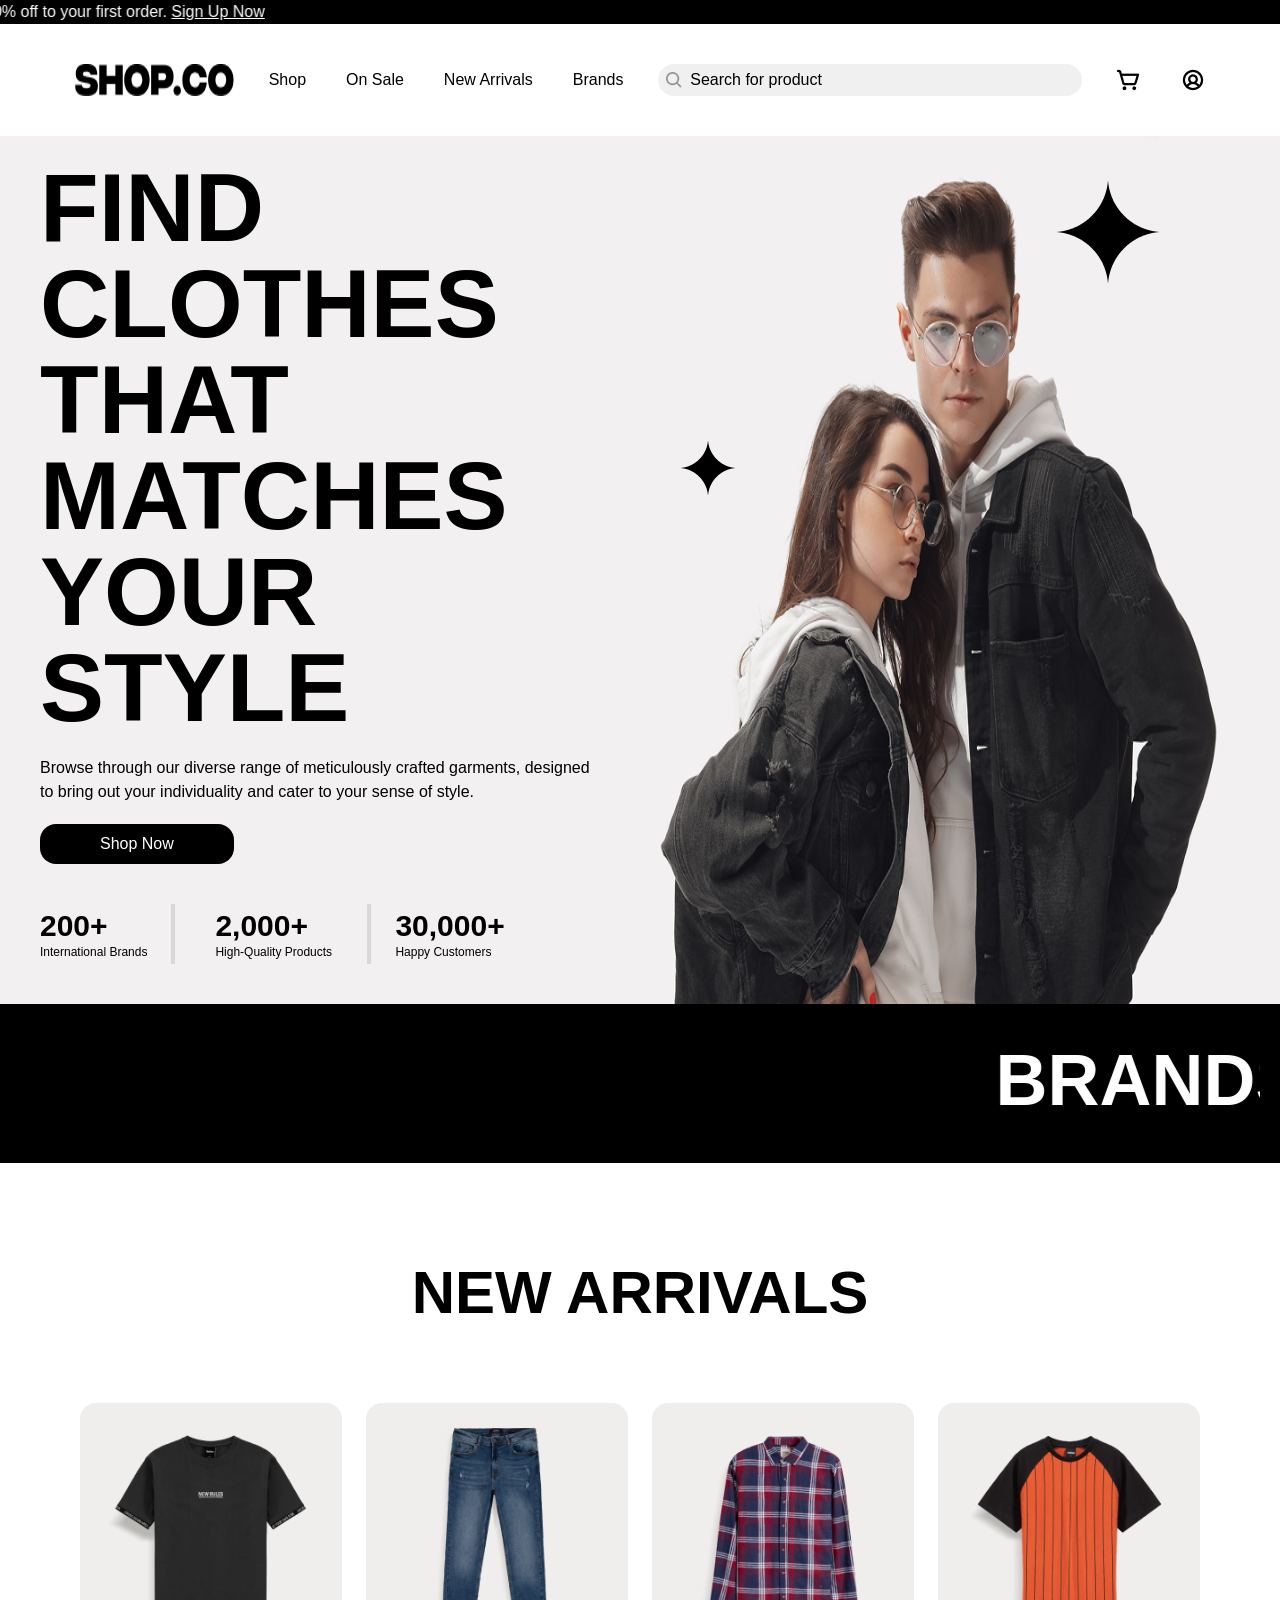
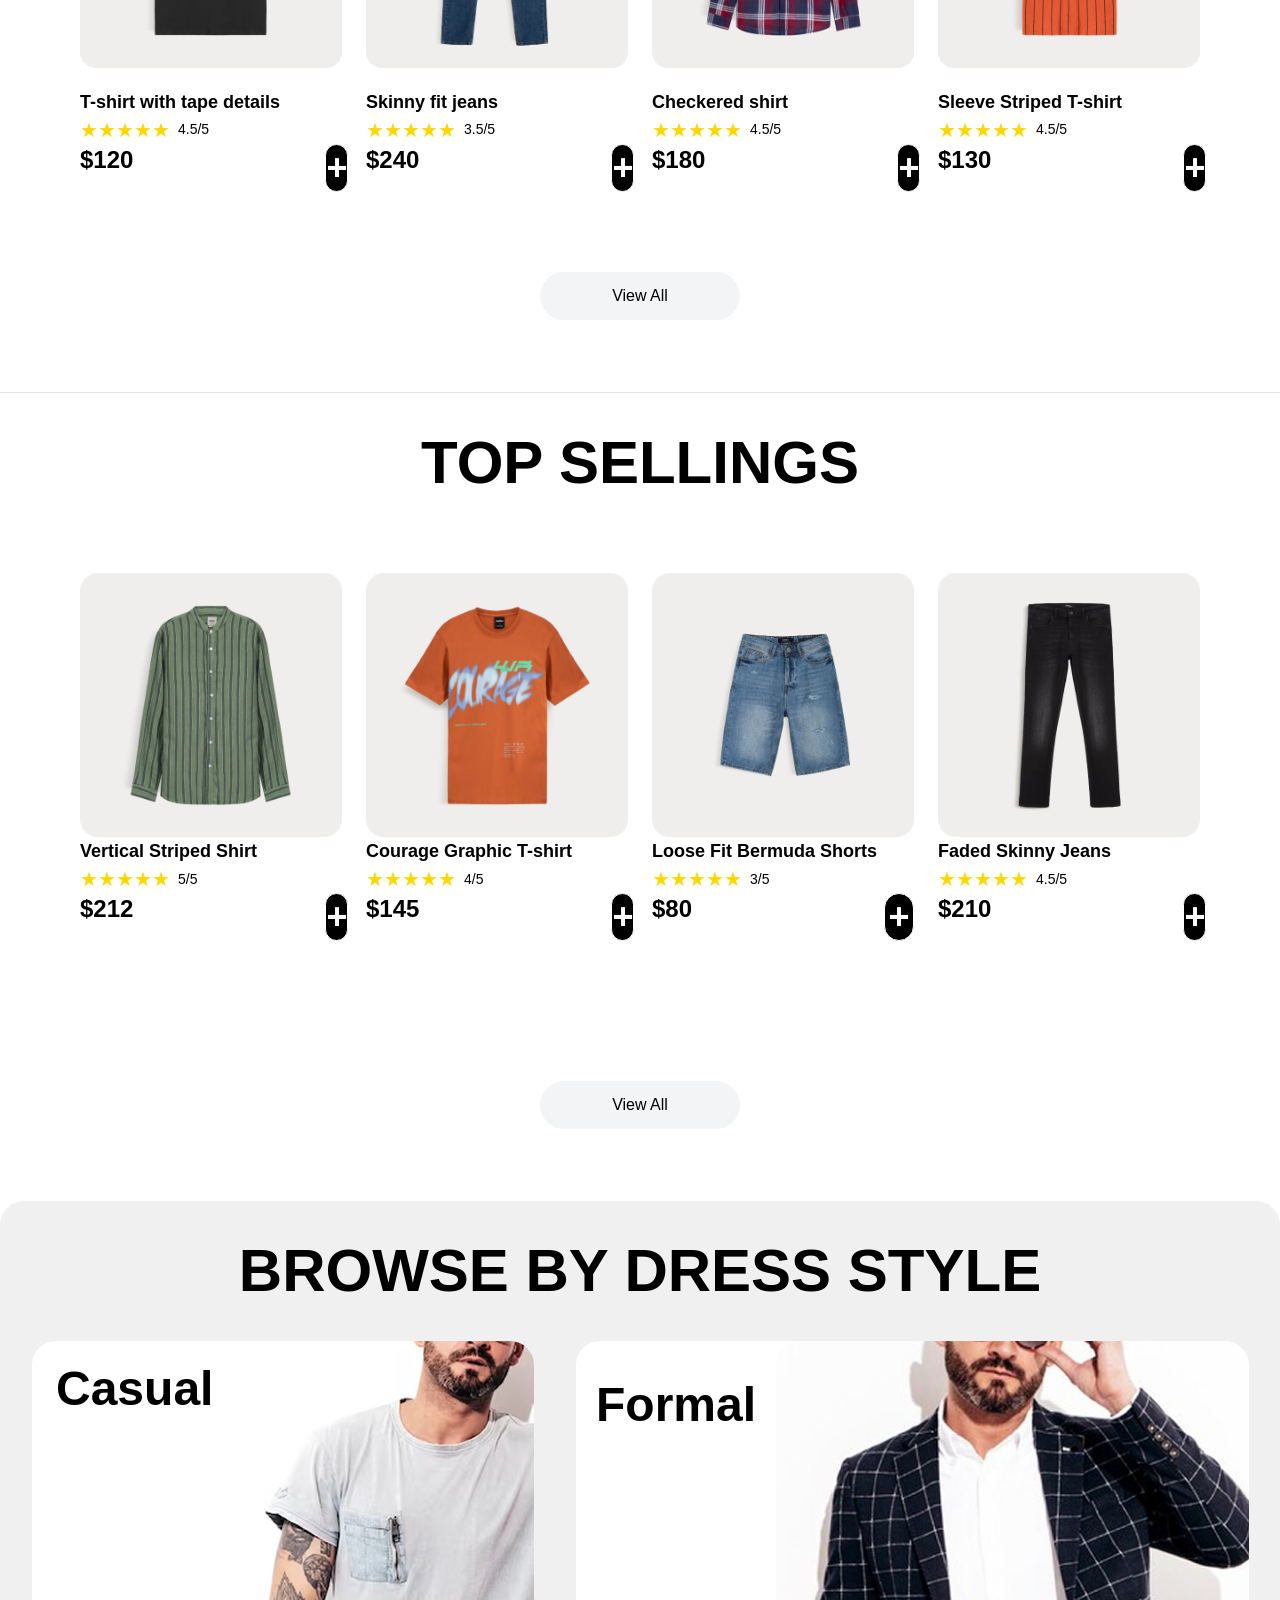
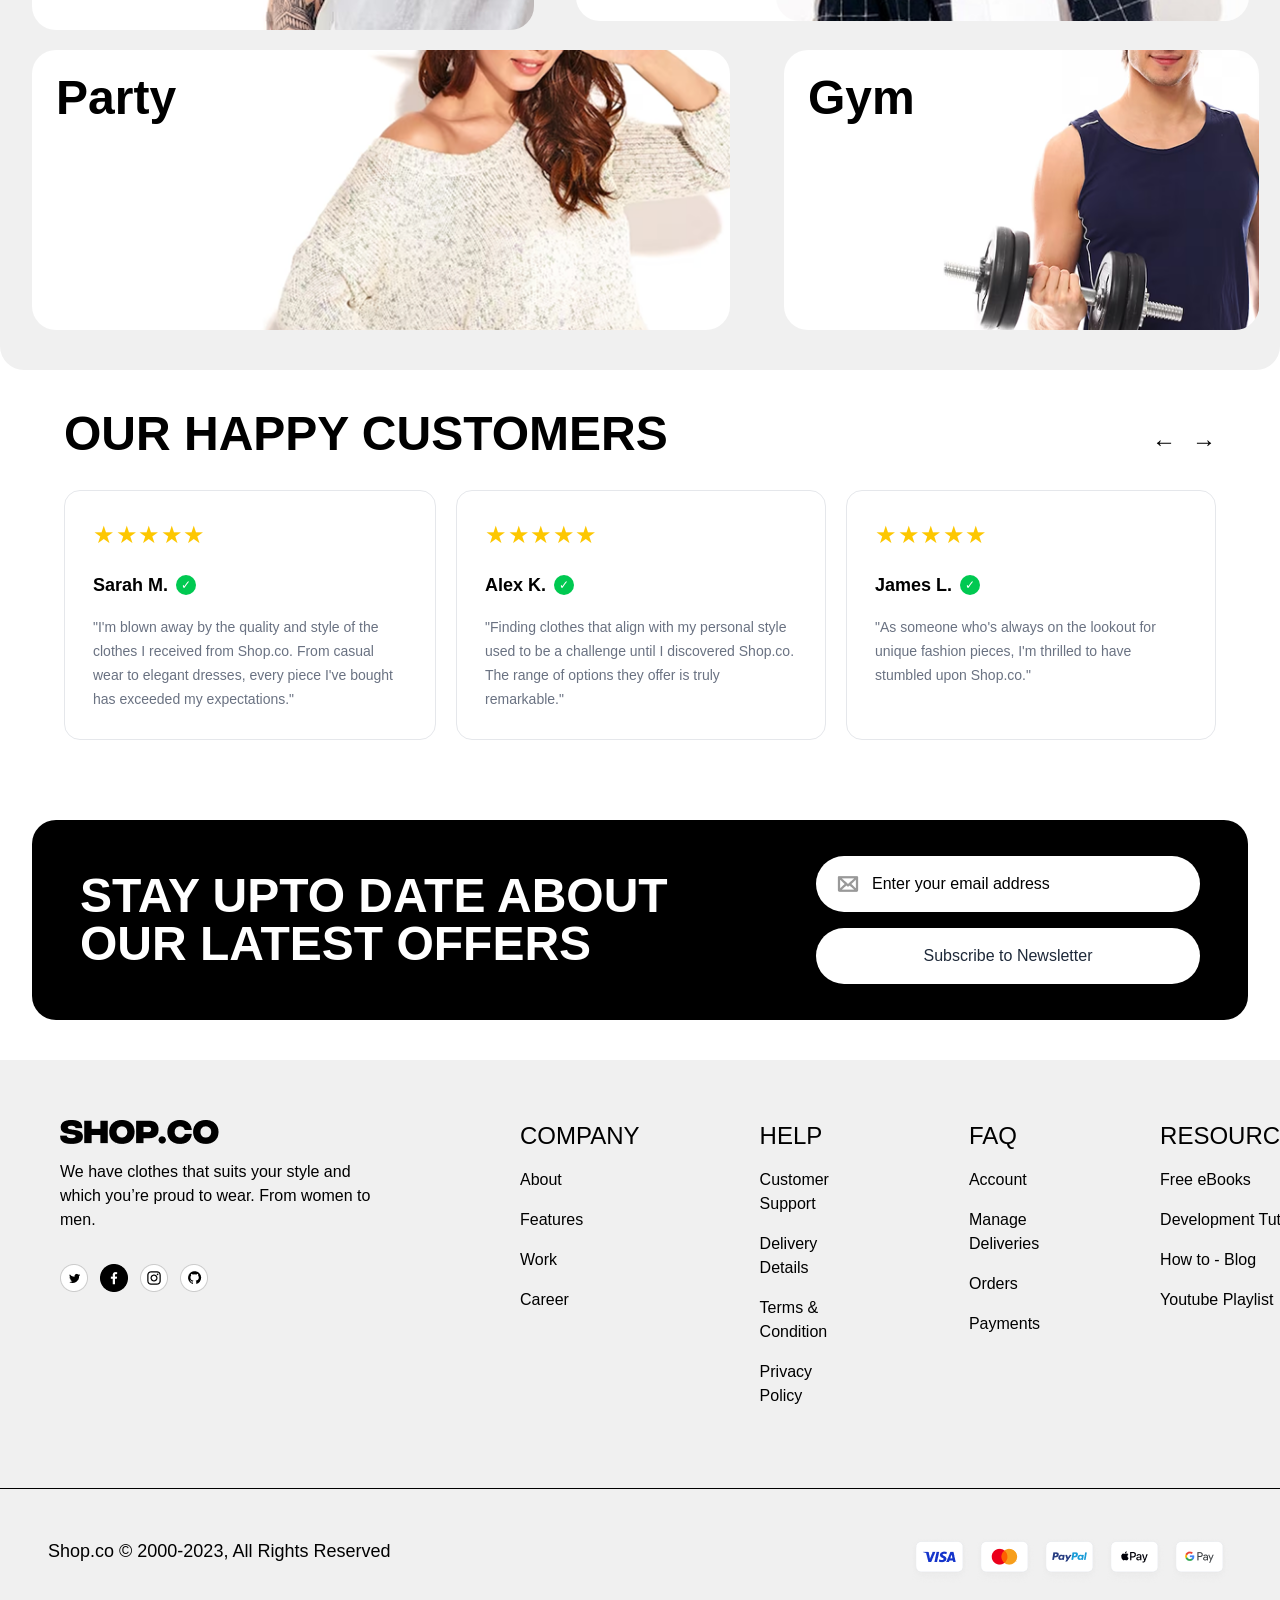
==== src/index.html @ dc8b150d "first commit" ====
<!doctype html>
<html>
  <head>
    <meta charset="UTF-8" />
    <meta name="viewport" content="width=device-width, initial-scale=1.0" />
    <link href="./output.css" rel="stylesheet" />
    <title class="text-black">Shop.Co</title>
    <link rel="icon" href="./asset/image/Frame.png">
  </head>
  <body>
    <marquee
      behavior=""
      direction="right"
      speed="12"
      bg="black"
      class="bg-black text-white z-50 top-0 fixed"
    >
      Sign up and get 20% off to your first order.
      <a href="" class="text-white underline">Sign Up Now</a>
    </marquee>
    <!-- NAV BAR -->
    <nav class="text-black py-3 md:px-10 px-5 flex md:p-10 justify-evenly fixed top-6 left-0 w-full z-50 bg-white">
      <img
        src="./asset/image/Frame (2).png"
        alt=""
        class="md:hidden block"
        id="menu-icon"
      />
      <img src="./asset/image/SHOP.CO.png" alt="" />
      <ul class="gap-10 items-center hidden md:flex">
        <a href="./shop.html">Shop</a>
        <a href="./category.html">On Sale</a>
        <a href="">New Arrivals</a>
        <a href="./index.html">Brands</a>
      </ul>
      <div class="bg-[#F0F0F0] rounded-2xl flex gap-2 px-2 py-1 items-center">
        <img src="./asset/image/Vector.png" alt="" class="w-4 h-4" />
        <input
          type="text"
          placeholder="Search for product"
          class="outline-none hidden md:block w-96"
        />
      </div>
      <div class="flex md:gap-10 gap-5 items-center">
        <a href="./cart.html"><img src="./asset/image/Frame.png" alt="" /></a>
        <a href=""><img src="./asset/image/Frame (1).png" alt="" /></a>
      </div>
    </nav>
    <!-- mobile nav-bar -->
    <nav
      id="mobile-nav"
      class="bg-gray-300 px-4 py-6 w-[85%] bottom-0 md:hidden hidden flex-col justify-between fixed top-0 left-0 z-999"
    >
      <div>
        <img class="text-white" src="./asset/image/SHOP.CO.png" alt="" />
      </div>

      <ul class="flex flex-col gap-6">
        <li><a href="./index.html" class="font-semibold text-2xl text-black">Home</a></li>
        <li><a href="./shop.html" class="font-semibold text-2xl text-black">Shop</a></li>
        <li>
          <a href="./category.html" class="font-semibold text-2xl text-black">On sale</a>
        </li>
        <li>
          <a href="./index.html" class="font-semibold text-2xl text-shadow-black"
            >New Arrivals</a
          >
        </li>
        <li><a href="./index.html" class="font-semibold text-2xl text-black">Brands</a></li>
      </ul>

      <div class="flex flex-col gap-4">
        <button
          class="bg-black text-white cursor-pointer hover:bg-gray-950 font-semibold py-3 w-full rounded-full"
        >
          <a href="./cart.html">cart</a>
        </button>
        <button
          class="bg-black text-white cursor-pointer hover:bg-gray-950 font-semibold py-3 w-full rounded-full"
        >
          Account
        </button>

        <div
          id="cancel-icon"
          class="text-black text-2xl absolute right-4 top-4"
        >
          X
        </div>
      </div>
    </nav>
    <section class="flex flex-col w-full md:flex-row bg-[#F2F0F1] relative mt-10 md:mt-30 ">
      <div class="md:w-[50%] w-full p-10">
        <h1 class="text-4xl md:text-8xl font-bold">
          FIND CLOTHES THAT MATCHES YOUR STYLE
        </h1>
        <p class="my-5 text-black">
          Browse through our diverse range of meticulously crafted garments,
          designed to bring out your individuality and cater to your sense of
          style.
        </p>
        <div>
          <button
            class="text-white bg-black py-2 md:px-15 w-full md:w-auto rounded-2xl"
          >
            Shop Now
          </button>
        </div>
        <div class="flex flex-col md:flex-row lg:items-center items-center">
          <div class="flex items-center">
            <div class="mt-10">
              <h1 class="text-3xl font-bold">200+</h1>
              <p class="text-xs">International Brands</p>
            </div>
            <div class="w-1 h-15 mt-10 ml-6 bg-[#0000001A]"></div>
            <div class="w-10 h-1"></div>
            <div class="mt-10">
              <h1 class="text-3xl font-bold">2,000+</h1>
              <p class="text-xs w-32">High-Quality Products</p>
            </div>
            <div
              class="w-1 h-15 mt-10 ml-6 bg-[#0000001A] hidden md:block mr-6"
            ></div>
          </div>
          <div class="mt-5 md:mt-10">
            <h1 class="text-3xl font-bold">30,000+</h1>
            <p class="text-xs w-32">Happy Customers</p>
          </div>
        </div>
      </div>
      <div class="md:w-[50%] w-full relative md:relative">
        <img
          src="./asset/image/Rectangle 2.png"
          alt=""
          class="h-full object-bottom"
        />
        <div>
          <img
            src="./asset/image/Vector (2).png"
            alt=""
            class=" absolute top-0 right-0 md:top-15 md:right-30"
          />
          <img
            src="./asset/image/Vector-1.png"
            alt=""
            class=" absolute top-40 md:left-10 md:top-80"
          />
        </div>
      </div>
    </section>
    <!-- BRAND SECTION -->
    <div class="relative bg-black p-5 top-0">
      <marquee behavior="" direction="" speed="12">
        <div class="flex gap-15 py-5">
          <div class="text-white font-bold text-5xl md:text-7xl">BRANDS:</div>
          <img src="./asset/image/Vector (1).png" alt="" />
          <img src="./asset/image/zara-logo-1 1.png" alt="" />
          <img src="./asset/image/gucci-logo-1 1.png" alt="" />
          <img src="./asset/image/prada-logo-1 1.png" alt="" />
          <img src="./asset/image/Group.png" alt="" />
        </div>
      </marquee>
    </div>
    <!-- NEW ARRIVALS -->

      <h1 class="md:text-6xl text-3xl mt-25 font-extrabold text-center">
        NEW ARRIVALS
      </h1>
      <div id="new-arrivals" class="grid grid-cols-2 md:grid-cols-3 gap-4 md:gap-5 lg:grid-cols-4 lg:gap-6 md:p-20 p-5"></div>
    </div>
    <!-- VIEW ALL BTN -->
    <div class="text-center mb-18">
      <button class="bg-gray-100 hover:bg-black hover:text-white md:hover:bg-black md:hover:text-white rounded-3xl md:w-50 w-85 p-3">
        View All
      </button>
    </div>
    <hr class="w-full text-[#0000001A]" />
    <!-- TOP SELLINGS -->
    <div>
      <h1 class="md:text-6xl text-3xl font-extrabold mt-10 text-center">
        TOP SELLINGS
      </h1>
           <div id="top-sellings" class="grid grid-cols-2 md:grid-cols-3 gap-4 md:gap-5 lg:grid-cols-4 lg:gap-6 md:p-20 p-5"></div>
             <!-- VIEW BTN  -->
    <div class="text-center mb-18 mt-15">
      <button class="bg-gray-100 hover:bg-black hover:text-white md:hover:bg-black md:hover:text-white rounded-3xl md:w-50 w-85 p-3">
        View All
      </button>
    </div>
          <!-- DRESS STYLE  GENERAL DIV -->
    <div class="bg-[#F0F0F0] rounded-3xl max-w-7xl mx-3 md:mx-auto px-4 sm:px-6 lg:px-8 py-10 justify-center">
    <h1 class="md:text-6xl text-4xl font-extrabold  mb-10 text-center">
        BROWSE BY DRESS STYLE
      </h1>
        <!-- DRESS 1 & 2 DIV -->
    <div class="flex flex-col md:flex md:flex-row md:gap-10 md:justify-between">
       <!-- DRESS STYLE 1 -->
      <div class="bg-[#FFFFFF] w-50 md:w-80 rounded-3xl ">
      <div class="flex">
        <h1 class="md:text-5xl text-3xl font-bold p-6">Casual</h1>
        <img src="./asset/image 11.png" alt="" class="rounded-3xl ">
      </div>
      </div>
      <!-- DRESS STYLE 2 -->
     <div class=" bg-[#FFFFFF] rounded-3xl mt-5 md:mt-0 md:h-70 h-50 md:w-2xl w-45">
      <div class="flex">
     <h1 class="md:text-5xl text-4xl font-bold md:pt-10 pt-10 px-5">Formal</h1>
     <img src="./asset/image 13.png" alt="" class="rounded-3xl  md:h-70 h-50"> 
     </div>
     </div>
    </div>
        <!-- DRESS 3 & 4 DIV -->
     <div class="flex flex-col md:flex md:flex-row gap-5 md:gap-20 mt-5 ">
      <!-- DRESS STYLE 3 -->
      <div class=" bg-[#FFFFFF] rounded-3xl md:h-70 h-50 md:w-2xl w-48 ">
      <div class="flex">
     <h1 class="text-4xl md:text-5xl font-bold p-6">Party</h1>
     <img src="./asset/image 12.png" alt="" class="rounded-3xl md:h-70 h-50"> 
     </div>
     </div>
        <!-- DRESS STYLE 4 -->
      <div class="bg-[#FFFFFF] w-55 md:w-80 rounded-3xl">
      <div class="flex">
        <h1 class="text-3xl md:text-5xl font-bold p-6">Gym</h1>
        <img src="./asset/image 14.png" alt="" class="rounded-3xl md:h-70">
      </div>
      </div>
    </div>
    </div>
         <!-- TESTIMONIALS -->
 <section class="px-5 py-10 md:px-10 lg:px-16">
  <!-- Heading + Arrows -->
  <div class="mb-8 flex items-end justify-between">
    <h2 class="max-w-[300px] text-4xl font-extrabold  md:max-w-none md:text-5xl">
      OUR HAPPY CUSTOMERS
    </h2>

    <div class="flex gap-4 text-2xl">
      <button
        id="prevBtn"class="cursor-pointer"> ← </button>
      <button
        id="nextBtn"
        class="cursor-pointer"> → </button>
    </div>
  </div>


  <!-- Scroll Container -->
  <div
    id="testimonialContainer"
    class="flex gap-5 overflow-x-auto scroll-smooth snap-x">

    <!-- Customer 1 -->
    <div
      class="min-w-full snap-start rounded-2xl border border-gray-200 p-7 md:min-w-[calc(50%-10px)] lg:min-w-[calc(33.333%-14px)]"
    >
      <div class="mb-5 text-2xl tracking-wide text-yellow-400">
        ★★★★★
      </div>

      <div class="mb-4 flex items-center gap-2">
        <h3 class="text-lg font-semibold">
          Sarah M.
        </h3>

        <span class="flex h-5 w-5 items-center justify-center rounded-full bg-green-500 text-xs text-white">
          ✓
        </span>
      </div>

      <p class="text-sm leading-6 text-gray-500">
        "I'm blown away by the quality and style of the
        clothes I received from Shop.co. From casual wear
        to elegant dresses, every piece I've bought has
        exceeded my expectations."
      </p>
    </div>


    <!-- Customer 2 -->
    <div
      class="min-w-full snap-start rounded-2xl border border-gray-200 p-7 md:min-w-[calc(50%-10px)] lg:min-w-[calc(33.333%-14px)]"
    >
      <div class="mb-5 text-2xl tracking-wide text-yellow-400">
        ★★★★★
      </div>

      <div class="mb-4 flex items-center gap-2">
        <h3 class="text-lg font-semibold">
          Alex K.
        </h3>

        <span class="flex h-5 w-5 items-center justify-center rounded-full bg-green-500 text-xs text-white">
          ✓
        </span>
      </div>

      <p class="text-sm leading-6 text-gray-500">
        "Finding clothes that align with my personal style
        used to be a challenge until I discovered Shop.co.
        The range of options they offer is truly remarkable."
      </p>
    </div>


    <!-- Customer 3 -->
    <div
      class="min-w-full snap-start rounded-2xl border border-gray-200 p-7 md:min-w-[calc(50%-10px)] lg:min-w-[calc(33.333%-14px)]"
    >
      <div class="mb-5 text-2xl tracking-wide text-yellow-400">
        ★★★★★
      </div>

      <div class="mb-4 flex items-center gap-2">
        <h3 class="text-lg font-semibold">
          James L.
        </h3>

        <span class="flex h-5 w-5 items-center justify-center rounded-full bg-green-500 text-xs text-white">
          ✓
        </span>
      </div>

      <p class="text-sm leading-6 text-gray-500">
        "As someone who's always on the lookout for unique
        fashion pieces, I'm thrilled to have stumbled upon
        Shop.co."
      </p>
    </div>

  </div>

</section>
<section class="px-4 py-10 md:px-8">
 <div class="flex flex-col md:flex-row items-center justify-between gap-8 bg-[#000000] rounded-3xl px-6 py-8 md:px-10 md:py-9 lg:px-12">
  <div class="w-full ">
  <h2 class="max-w-[360px] text-3xl font-extrabold  md:max-w-none md:text-5xl text-white">
      STAY UPTO DATE ABOUT <br> OUR LATEST OFFERS
    </h2></div>
    <form class=" w-full flex flex-col gap-4 md:w-[42%]">
      <!-- EMAIL INPUT -->
     <div class="flex gap-3 rounded-full items-center bg-white h-14 md:w-96 px-5">
         <!-- Email Icon -->
      <img src="./asset/Frame (3).png" alt="">
     <input type="text" placeholder="Enter your email address" class="w-full bg-transparent text-black outline-none ">
     </div>

     <!-- Subscribe btn -->
      <button class="h-14 rounded-full bg-white px-6 md:w-96 font-medium transition hover:bg-gray-300 text-gray-800">
        Subscribe to Newsletter
      </button>
    </form>
   </div>
</section>
<section class="bg-[#F0F0F0] ">
<div class="md:flex md:flex-row flex flex-col md:gap-35 gap-15 p-5 md:p-15" >
  <div class="">
    <img src="./asset/image/SHOP.CO.png" alt="">
    <p class="mt-4 w-80">We have clothes that suits your style and which you’re proud to wear. From women to men.</p>
   <div class="flex gap-3 md:mt-8 mt-4">
    <a href="https://x.com">
    <img src="./asset/1.png" alt="">
  </a>
    <a href="https://www.facebook.com">
      <img src="./asset/2.png" alt="">
      </a>
      <a href="https://www.instagram.com/?hl=en">
    <img src="./asset/3.png" alt="">
    </a>
    <a href="https://github.com/adegbolaadeyemi">
    <img src="./asset/4.png" alt="">
    </a>
    </div>
  </div>
  <div class="flex gap-20 md:gap-30">
    <!-- COMPANY -->
     <div  class="flex-col flex gap-4">
      <h1 class="font-light text-2xl text-black">COMPANY</h1>
      <a href="">About</a>
      <a href="">Features</a>
      <a href="">Work</a>
      <a href="">Career</a>
     </div>
       <!-- HELP -->
      <div class="flex-col flex gap-4">
        <h1 class="font-light text-2xl text-black">HELP</h1>
        <a href="">Customer Support</a>
        <a href="">Delivery Details</a>
        <a href="">Terms & Condition</a>
        <a href="">Privacy Policy</a>
      </div> 
      </div>
      <div class="flex gap-15 md:gap-30">
         <!-- FAQ  -->
       <div class="flex-col flex gap-4">
        <h1 class="font-light text-2xl text-black">FAQ</h1>
        <a href="">Account</a>
        <a href="">Manage Deliveries</a>
        <a href="">Orders</a>
        <a href="">Payments</a>
      </div> 
         <!-- RESOURCES -->
      <div class="flex-col flex gap-4">
        <h1 class="font-light text-2xl text-black">RESOURCES</h1>
        <a href="">Free eBooks</a>
        <a href="">Development Tutorial</a>
        <a href="">How to - Blog</a>
        <a href="">Youtube Playlist</a>
      </div>   
     </div>
    </div>
    <hr class=" mt-5">
    <div class="flex flex-col md:flex md:flex-row gap-4 mb-0 md:justify-between p-8 md:p-12">
      <h3 class="font-light text-lg">Shop.co © 2000-2023, All Rights Reserved</h3>
      <div class="flex">
        <a href="https://www.visa.com/en-us/personal/cards">
        <img src="./asset/Badge.png" alt="">
        </a>
        <a href="https://www.mastercard.com/mea/en.html">
        <img src="./asset/Badge (1).png" alt="">
        </a>
        <a href="https://www.paypal.com/ng/home">
        <img src="./asset/Badge (2).png" alt="">
        </a>
        <a href="https://www.apple.com/apple-pay/">
        <img src="./asset/Badge (3).png" alt="">
        </a>
        <a href="https://pay.google.com">
        <img src="./asset/Badge (4).png" alt="">
        </a>
      </div>
    </div>
  </section> 
    <script src="script.js"></script>
    <script src="shop.js"></script>
    <script src="category.js"></script>
    <script src="cart.js"></script>
  </body>
</html>
---- src/output.css ----
/*! tailwindcss v4.3.3 | MIT License | https://tailwindcss.com */
@layer properties;
@layer theme, base, components, utilities;
@layer theme {
  :root, :host {
    --font-sans: -apple-system, BlinkMacSystemFont, "Segoe UI", Roboto, "Helvetica Neue",
      "Noto Sans", Arial, sans-serif, "Apple Color Emoji", "Segoe UI Emoji",
      "Segoe UI Symbol", "Noto Color Emoji";
    --font-mono: ui-monospace, SFMono-Regular, Menlo, Monaco, Consolas, "Liberation Mono",
      "Courier New", monospace;
    --color-red-50: oklch(97.1% 0.013 17.38);
    --color-red-100: oklch(93.6% 0.032 17.717);
    --color-red-400: oklch(70.4% 0.191 22.216);
    --color-red-500: oklch(63.7% 0.237 25.331);
    --color-orange-400: oklch(75% 0.183 55.934);
    --color-yellow-400: oklch(85.2% 0.199 91.936);
    --color-green-500: oklch(72.3% 0.219 149.579);
    --color-sky-500: oklch(68.5% 0.169 237.323);
    --color-blue-600: oklch(54.6% 0.245 262.881);
    --color-purple-600: oklch(55.8% 0.288 302.321);
    --color-pink-500: oklch(65.6% 0.241 354.308);
    --color-slate-600: oklch(44.6% 0.043 257.281);
    --color-gray-100: oklch(96.7% 0.003 264.542);
    --color-gray-200: oklch(92.8% 0.006 264.531);
    --color-gray-300: oklch(87.2% 0.01 258.338);
    --color-gray-400: oklch(70.7% 0.022 261.325);
    --color-gray-500: oklch(55.1% 0.027 264.364);
    --color-gray-600: oklch(44.6% 0.03 256.802);
    --color-gray-700: oklch(37.3% 0.034 259.733);
    --color-gray-800: oklch(27.8% 0.033 256.848);
    --color-gray-900: oklch(21% 0.034 264.665);
    --color-gray-950: oklch(13% 0.028 261.692);
    --color-black: #000;
    --color-white: #fff;
    --spacing: 0.25rem;
    --container-2xl: 42rem;
    --container-7xl: 80rem;
    --text-xs: 0.75rem;
    --text-xs--line-height: calc(1 / 0.75);
    --text-sm: 0.875rem;
    --text-sm--line-height: calc(1.25 / 0.875);
    --text-base: 1rem;
    --text-base--line-height: calc(1.5 / 1);
    --text-lg: 1.125rem;
    --text-lg--line-height: calc(1.75 / 1.125);
    --text-xl: 1.25rem;
    --text-xl--line-height: calc(1.75 / 1.25);
    --text-2xl: 1.5rem;
    --text-2xl--line-height: calc(2 / 1.5);
    --text-3xl: 1.875rem;
    --text-3xl--line-height: calc(2.25 / 1.875);
    --text-4xl: 2.25rem;
    --text-4xl--line-height: calc(2.5 / 2.25);
    --text-5xl: 3rem;
    --text-5xl--line-height: 1;
    --text-6xl: 3.75rem;
    --text-6xl--line-height: 1;
    --text-7xl: 4.5rem;
    --text-7xl--line-height: 1;
    --text-8xl: 6rem;
    --text-8xl--line-height: 1;
    --font-weight-light: 300;
    --font-weight-normal: 400;
    --font-weight-medium: 500;
    --font-weight-semibold: 600;
    --font-weight-bold: 700;
    --font-weight-extrabold: 800;
    --font-weight-black: 900;
    --tracking-wide: 0.025em;
    --leading-tight: 1.25;
    --radius-lg: 0.5rem;
    --radius-xl: 0.75rem;
    --radius-2xl: 1rem;
    --radius-3xl: 1.5rem;
    --default-transition-duration: 150ms;
    --default-transition-timing-function: cubic-bezier(0.4, 0, 0.2, 1);
    --default-font-family: var(--font-sans);
    --default-mono-font-family: var(--font-mono);
  }
}
@layer base {
  *, ::after, ::before, ::backdrop, ::file-selector-button {
    box-sizing: border-box;
    margin: 0;
    padding: 0;
    border: 0 solid;
  }
  html, :host {
    line-height: 1.5;
    -webkit-text-size-adjust: 100%;
    tab-size: 4;
    font-family: var(--default-font-family, -apple-system, BlinkMacSystemFont, "Segoe UI", Roboto, "Helvetica Neue", "Noto Sans", Arial, sans-serif, "Apple Color Emoji", "Segoe UI Emoji", "Segoe UI Symbol", "Noto Color Emoji");
    font-feature-settings: var(--default-font-feature-settings, normal);
    font-variation-settings: var(--default-font-variation-settings, normal);
    -webkit-tap-highlight-color: transparent;
  }
  hr {
    height: 0;
    color: inherit;
    border-top-width: 1px;
  }
  abbr:where([title]) {
    -webkit-text-decoration: underline dotted;
    text-decoration: underline dotted;
  }
  h1, h2, h3, h4, h5, h6 {
    font-size: inherit;
    font-weight: inherit;
  }
  a {
    color: inherit;
    -webkit-text-decoration: inherit;
    text-decoration: inherit;
  }
  b, strong {
    font-weight: bolder;
  }
  code, kbd, samp, pre {
    font-family: var(--default-mono-font-family, ui-monospace, SFMono-Regular, Menlo, Monaco, Consolas, "Liberation Mono", "Courier New", monospace);
    font-feature-settings: var(--default-mono-font-feature-settings, normal);
    font-variation-settings: var(--default-mono-font-variation-settings, normal);
    font-size: 1em;
  }
  small {
    font-size: 80%;
  }
  sub, sup {
    font-size: 75%;
    line-height: 0;
    position: relative;
    vertical-align: baseline;
  }
  sub {
    bottom: -0.25em;
  }
  sup {
    top: -0.5em;
  }
  table {
    text-indent: 0;
    border-color: inherit;
    border-collapse: collapse;
  }
  :-moz-focusring:where(:not(iframe)) {
    outline: auto;
  }
  progress {
    vertical-align: baseline;
  }
  summary {
    display: list-item;
  }
  ol, ul, menu {
    list-style: none;
  }
  img, svg, video, canvas, audio, iframe, embed, object {
    display: block;
    vertical-align: middle;
  }
  img, video {
    max-width: 100%;
    height: auto;
  }
  button, input, select, optgroup, textarea, ::file-selector-button {
    font: inherit;
    font-feature-settings: inherit;
    font-variation-settings: inherit;
    letter-spacing: inherit;
    color: inherit;
    border-radius: 0;
    background-color: transparent;
    opacity: 1;
  }
  :where(select:is([multiple], [size])) optgroup {
    font-weight: bolder;
  }
  :where(select:is([multiple], [size])) optgroup option {
    padding-inline-start: 20px;
  }
  ::file-selector-button {
    margin-inline-end: 4px;
  }
  ::placeholder {
    opacity: 1;
  }
  @supports (not (-webkit-appearance: -apple-pay-button))  or (contain-intrinsic-size: 1px) {
    ::placeholder {
      color: currentcolor;
      @supports (color: color-mix(in lab, red, red)) {
        color: color-mix(in oklab, currentcolor 50%, transparent);
      }
    }
  }
  textarea {
    resize: vertical;
  }
  ::-webkit-search-decoration {
    -webkit-appearance: none;
  }
  ::-webkit-date-and-time-value {
    min-height: 1lh;
    text-align: inherit;
  }
  ::-webkit-datetime-edit {
    display: inline-flex;
  }
  ::-webkit-datetime-edit-fields-wrapper {
    padding: 0;
  }
  ::-webkit-datetime-edit, ::-webkit-datetime-edit-year-field, ::-webkit-datetime-edit-month-field, ::-webkit-datetime-edit-day-field, ::-webkit-datetime-edit-hour-field, ::-webkit-datetime-edit-minute-field, ::-webkit-datetime-edit-second-field, ::-webkit-datetime-edit-millisecond-field, ::-webkit-datetime-edit-meridiem-field {
    padding-block: 0;
  }
  ::-webkit-calendar-picker-indicator {
    line-height: 1;
  }
  :-moz-ui-invalid {
    box-shadow: none;
  }
  button, input:where([type="button"], [type="reset"], [type="submit"]), ::file-selector-button {
    appearance: button;
  }
  ::-webkit-inner-spin-button, ::-webkit-outer-spin-button {
    height: auto;
  }
  [hidden]:where(:not([hidden="until-found"])) {
    display: none !important;
  }
}
@layer utilities {
  .absolute {
    position: absolute;
  }
  .fixed {
    position: fixed;
  }
  .relative {
    position: relative;
  }
  .top-0 {
    top: 0px;
  }
  .top-4 {
    top: calc(var(--spacing) * 4);
  }
  .top-6 {
    top: calc(var(--spacing) * 6);
  }
  .top-40 {
    top: calc(var(--spacing) * 40);
  }
  .right-0 {
    right: 0px;
  }
  .right-4 {
    right: calc(var(--spacing) * 4);
  }
  .bottom-0 {
    bottom: 0px;
  }
  .left-0 {
    left: 0px;
  }
  .z-50 {
    z-index: 50;
  }
  .z-999 {
    z-index: 999;
  }
  .container {
    width: 100%;
    @media (width >= 40rem) {
      max-width: 40rem;
    }
    @media (width >= 48rem) {
      max-width: 48rem;
    }
    @media (width >= 64rem) {
      max-width: 64rem;
    }
    @media (width >= 80rem) {
      max-width: 80rem;
    }
    @media (width >= 96rem) {
      max-width: 96rem;
    }
  }
  .mx-3 {
    margin-inline: calc(var(--spacing) * 3);
  }
  .mx-5 {
    margin-inline: calc(var(--spacing) * 5);
  }
  .mx-auto {
    margin-inline: auto;
  }
  .my-5 {
    margin-block: calc(var(--spacing) * 5);
  }
  .mt-1 {
    margin-top: var(--spacing);
  }
  .mt-3 {
    margin-top: calc(var(--spacing) * 3);
  }
  .mt-4 {
    margin-top: calc(var(--spacing) * 4);
  }
  .mt-5 {
    margin-top: calc(var(--spacing) * 5);
  }
  .mt-7 {
    margin-top: calc(var(--spacing) * 7);
  }
  .mt-10 {
    margin-top: calc(var(--spacing) * 10);
  }
  .mt-12 {
    margin-top: calc(var(--spacing) * 12);
  }
  .mt-15 {
    margin-top: calc(var(--spacing) * 15);
  }
  .mt-17 {
    margin-top: calc(var(--spacing) * 17);
  }
  .mt-25 {
    margin-top: calc(var(--spacing) * 25);
  }
  .mr-6 {
    margin-right: calc(var(--spacing) * 6);
  }
  .mb-0 {
    margin-bottom: 0px;
  }
  .mb-3 {
    margin-bottom: calc(var(--spacing) * 3);
  }
  .mb-4 {
    margin-bottom: calc(var(--spacing) * 4);
  }
  .mb-5 {
    margin-bottom: calc(var(--spacing) * 5);
  }
  .mb-6 {
    margin-bottom: calc(var(--spacing) * 6);
  }
  .mb-8 {
    margin-bottom: calc(var(--spacing) * 8);
  }
  .mb-10 {
    margin-bottom: calc(var(--spacing) * 10);
  }
  .mb-15 {
    margin-bottom: calc(var(--spacing) * 15);
  }
  .mb-18 {
    margin-bottom: calc(var(--spacing) * 18);
  }
  .ml-1 {
    margin-left: var(--spacing);
  }
  .ml-6 {
    margin-left: calc(var(--spacing) * 6);
  }
  .block {
    display: block;
  }
  .flex {
    display: flex;
  }
  .grid {
    display: grid;
  }
  .hidden {
    display: none;
  }
  .h-1 {
    height: var(--spacing);
  }
  .h-2 {
    height: calc(var(--spacing) * 2);
  }
  .h-4 {
    height: calc(var(--spacing) * 4);
  }
  .h-5 {
    height: calc(var(--spacing) * 5);
  }
  .h-7 {
    height: calc(var(--spacing) * 7);
  }
  .h-8 {
    height: calc(var(--spacing) * 8);
  }
  .h-9 {
    height: calc(var(--spacing) * 9);
  }
  .h-10 {
    height: calc(var(--spacing) * 10);
  }
  .h-14 {
    height: calc(var(--spacing) * 14);
  }
  .h-15 {
    height: calc(var(--spacing) * 15);
  }
  .h-28 {
    height: calc(var(--spacing) * 28);
  }
  .h-50 {
    height: calc(var(--spacing) * 50);
  }
  .h-52 {
    height: calc(var(--spacing) * 52);
  }
  .h-\[400px\] {
    height: 400px;
  }
  .h-full {
    height: 100%;
  }
  .w-1 {
    width: var(--spacing);
  }
  .w-4 {
    width: calc(var(--spacing) * 4);
  }
  .w-5 {
    width: calc(var(--spacing) * 5);
  }
  .w-7 {
    width: calc(var(--spacing) * 7);
  }
  .w-8 {
    width: calc(var(--spacing) * 8);
  }
  .w-9 {
    width: calc(var(--spacing) * 9);
  }
  .w-10 {
    width: calc(var(--spacing) * 10);
  }
  .w-28 {
    width: calc(var(--spacing) * 28);
  }
  .w-32 {
    width: calc(var(--spacing) * 32);
  }
  .w-45 {
    width: calc(var(--spacing) * 45);
  }
  .w-48 {
    width: calc(var(--spacing) * 48);
  }
  .w-50 {
    width: calc(var(--spacing) * 50);
  }
  .w-55 {
    width: calc(var(--spacing) * 55);
  }
  .w-64 {
    width: calc(var(--spacing) * 64);
  }
  .w-80 {
    width: calc(var(--spacing) * 80);
  }
  .w-85 {
    width: calc(var(--spacing) * 85);
  }
  .w-90 {
    width: calc(var(--spacing) * 90);
  }
  .w-96 {
    width: calc(var(--spacing) * 96);
  }
  .w-\[85\%\] {
    width: 85%;
  }
  .w-\[90\%\] {
    width: 90%;
  }
  .w-full {
    width: 100%;
  }
  .max-w-7xl {
    max-width: var(--container-7xl);
  }
  .max-w-\[300px\] {
    max-width: 300px;
  }
  .max-w-\[360px\] {
    max-width: 360px;
  }
  .min-w-0 {
    min-width: 0px;
  }
  .min-w-full {
    min-width: 100%;
  }
  .flex-1 {
    flex: 1;
  }
  .shrink-0 {
    flex-shrink: 0;
  }
  .cursor-pointer {
    cursor: pointer;
  }
  .snap-x {
    scroll-snap-type: x var(--tw-scroll-snap-strictness);
  }
  .snap-start {
    scroll-snap-align: start;
  }
  .appearance-none {
    appearance: none;
  }
  .grid-cols-1 {
    grid-template-columns: repeat(1, minmax(0, 1fr));
  }
  .grid-cols-2 {
    grid-template-columns: repeat(2, minmax(0, 1fr));
  }
  .grid-cols-3 {
    grid-template-columns: repeat(3, minmax(0, 1fr));
  }
  .grid-cols-5 {
    grid-template-columns: repeat(5, minmax(0, 1fr));
  }
  .flex-col {
    flex-direction: column;
  }
  .flex-col-reverse {
    flex-direction: column-reverse;
  }
  .flex-wrap {
    flex-wrap: wrap;
  }
  .items-center {
    align-items: center;
  }
  .items-end {
    align-items: flex-end;
  }
  .justify-between {
    justify-content: space-between;
  }
  .justify-center {
    justify-content: center;
  }
  .justify-evenly {
    justify-content: space-evenly;
  }
  .gap-2 {
    gap: calc(var(--spacing) * 2);
  }
  .gap-3 {
    gap: calc(var(--spacing) * 3);
  }
  .gap-4 {
    gap: calc(var(--spacing) * 4);
  }
  .gap-5 {
    gap: calc(var(--spacing) * 5);
  }
  .gap-6 {
    gap: calc(var(--spacing) * 6);
  }
  .gap-8 {
    gap: calc(var(--spacing) * 8);
  }
  .gap-10 {
    gap: calc(var(--spacing) * 10);
  }
  .gap-15 {
    gap: calc(var(--spacing) * 15);
  }
  .gap-20 {
    gap: calc(var(--spacing) * 20);
  }
  :where(.space-y-3 > :not(:last-child)) {
    --tw-space-y-reverse: 0;
    margin-block-start: calc(calc(var(--spacing) * 3) * var(--tw-space-y-reverse));
    margin-block-end: calc(calc(var(--spacing) * 3) * calc(1 - var(--tw-space-y-reverse)));
  }
  :where(.space-y-4 > :not(:last-child)) {
    --tw-space-y-reverse: 0;
    margin-block-start: calc(calc(var(--spacing) * 4) * var(--tw-space-y-reverse));
    margin-block-end: calc(calc(var(--spacing) * 4) * calc(1 - var(--tw-space-y-reverse)));
  }
  .gap-x-4 {
    column-gap: calc(var(--spacing) * 4);
  }
  .gap-y-8 {
    row-gap: calc(var(--spacing) * 8);
  }
  .truncate {
    overflow: hidden;
    text-overflow: ellipsis;
    white-space: nowrap;
  }
  .overflow-hidden {
    overflow: hidden;
  }
  .overflow-x-auto {
    overflow-x: auto;
  }
  .scroll-smooth {
    scroll-behavior: smooth;
  }
  .rounded-2xl {
    border-radius: var(--radius-2xl);
  }
  .rounded-3xl {
    border-radius: var(--radius-3xl);
  }
  .rounded-full {
    border-radius: calc(infinity * 1px);
  }
  .rounded-lg {
    border-radius: var(--radius-lg);
  }
  .rounded-xl {
    border-radius: var(--radius-xl);
  }
  .border {
    border-style: var(--tw-border-style);
    border-width: 1px;
  }
  .border-2 {
    border-style: var(--tw-border-style);
    border-width: 2px;
  }
  .border-t {
    border-top-style: var(--tw-border-style);
    border-top-width: 1px;
  }
  .border-b {
    border-bottom-style: var(--tw-border-style);
    border-bottom-width: 1px;
  }
  .border-b-2 {
    border-bottom-style: var(--tw-border-style);
    border-bottom-width: 2px;
  }
  .border-\[\#1f2937\] {
    border-color: #1f2937;
  }
  .border-gray-100 {
    border-color: var(--color-gray-100);
  }
  .border-gray-200 {
    border-color: var(--color-gray-200);
  }
  .bg-\[\#000000\] {
    background-color: #000000;
  }
  .bg-\[\#0000001A\] {
    background-color: #0000001A;
  }
  .bg-\[\#1f2937\] {
    background-color: #1f2937;
  }
  .bg-\[\#314F4A\] {
    background-color: #314F4A;
  }
  .bg-\[\#555\] {
    background-color: #555;
  }
  .bg-\[\#31344F\] {
    background-color: #31344F;
  }
  .bg-\[\#F0EEED\] {
    background-color: #F0EEED;
  }
  .bg-\[\#F0F0F0\] {
    background-color: #F0F0F0;
  }
  .bg-\[\#F2F0F1\] {
    background-color: #F2F0F1;
  }
  .bg-\[\#FFFFFF\] {
    background-color: #FFFFFF;
  }
  .bg-black {
    background-color: var(--color-black);
  }
  .bg-blue-600 {
    background-color: var(--color-blue-600);
  }
  .bg-gray-100 {
    background-color: var(--color-gray-100);
  }
  .bg-gray-300 {
    background-color: var(--color-gray-300);
  }
  .bg-green-500 {
    background-color: var(--color-green-500);
  }
  .bg-orange-400 {
    background-color: var(--color-orange-400);
  }
  .bg-pink-500 {
    background-color: var(--color-pink-500);
  }
  .bg-purple-600 {
    background-color: var(--color-purple-600);
  }
  .bg-red-50 {
    background-color: var(--color-red-50);
  }
  .bg-red-100 {
    background-color: var(--color-red-100);
  }
  .bg-red-500 {
    background-color: var(--color-red-500);
  }
  .bg-sky-500 {
    background-color: var(--color-sky-500);
  }
  .bg-slate-600 {
    background-color: var(--color-slate-600);
  }
  .bg-transparent {
    background-color: transparent;
  }
  .bg-white {
    background-color: var(--color-white);
  }
  .bg-yellow-400 {
    background-color: var(--color-yellow-400);
  }
  .object-contain {
    object-fit: contain;
  }
  .object-cover {
    object-fit: cover;
  }
  .object-bottom {
    object-position: bottom;
  }
  .p-1 {
    padding: var(--spacing);
  }
  .p-3 {
    padding: calc(var(--spacing) * 3);
  }
  .p-4 {
    padding: calc(var(--spacing) * 4);
  }
  .p-5 {
    padding: calc(var(--spacing) * 5);
  }
  .p-6 {
    padding: calc(var(--spacing) * 6);
  }
  .p-7 {
    padding: calc(var(--spacing) * 7);
  }
  .p-8 {
    padding: calc(var(--spacing) * 8);
  }
  .p-10 {
    padding: calc(var(--spacing) * 10);
  }
  .px-2 {
    padding-inline: calc(var(--spacing) * 2);
  }
  .px-3 {
    padding-inline: calc(var(--spacing) * 3);
  }
  .px-4 {
    padding-inline: calc(var(--spacing) * 4);
  }
  .px-5 {
    padding-inline: calc(var(--spacing) * 5);
  }
  .px-6 {
    padding-inline: calc(var(--spacing) * 6);
  }
  .py-1 {
    padding-block: var(--spacing);
  }
  .py-2 {
    padding-block: calc(var(--spacing) * 2);
  }
  .py-3 {
    padding-block: calc(var(--spacing) * 3);
  }
  .py-4 {
    padding-block: calc(var(--spacing) * 4);
  }
  .py-5 {
    padding-block: calc(var(--spacing) * 5);
  }
  .py-6 {
    padding-block: calc(var(--spacing) * 6);
  }
  .py-8 {
    padding-block: calc(var(--spacing) * 8);
  }
  .py-10 {
    padding-block: calc(var(--spacing) * 10);
  }
  .pt-6 {
    padding-top: calc(var(--spacing) * 6);
  }
  .pt-10 {
    padding-top: calc(var(--spacing) * 10);
  }
  .pb-5 {
    padding-bottom: calc(var(--spacing) * 5);
  }
  .text-center {
    text-align: center;
  }
  .text-2xl {
    font-size: var(--text-2xl);
    line-height: var(--tw-leading, var(--text-2xl--line-height));
  }
  .text-3xl {
    font-size: var(--text-3xl);
    line-height: var(--tw-leading, var(--text-3xl--line-height));
  }
  .text-4xl {
    font-size: var(--text-4xl);
    line-height: var(--tw-leading, var(--text-4xl--line-height));
  }
  .text-5xl {
    font-size: var(--text-5xl);
    line-height: var(--tw-leading, var(--text-5xl--line-height));
  }
  .text-lg {
    font-size: var(--text-lg);
    line-height: var(--tw-leading, var(--text-lg--line-height));
  }
  .text-sm {
    font-size: var(--text-sm);
    line-height: var(--tw-leading, var(--text-sm--line-height));
  }
  .text-xl {
    font-size: var(--text-xl);
    line-height: var(--tw-leading, var(--text-xl--line-height));
  }
  .text-xs {
    font-size: var(--text-xs);
    line-height: var(--tw-leading, var(--text-xs--line-height));
  }
  .leading-6 {
    --tw-leading: calc(var(--spacing) * 6);
    line-height: calc(var(--spacing) * 6);
  }
  .leading-tight {
    --tw-leading: var(--leading-tight);
    line-height: var(--leading-tight);
  }
  .font-black {
    --tw-font-weight: var(--font-weight-black);
    font-weight: var(--font-weight-black);
  }
  .font-bold {
    --tw-font-weight: var(--font-weight-bold);
    font-weight: var(--font-weight-bold);
  }
  .font-extrabold {
    --tw-font-weight: var(--font-weight-extrabold);
    font-weight: var(--font-weight-extrabold);
  }
  .font-light {
    --tw-font-weight: var(--font-weight-light);
    font-weight: var(--font-weight-light);
  }
  .font-medium {
    --tw-font-weight: var(--font-weight-medium);
    font-weight: var(--font-weight-medium);
  }
  .font-normal {
    --tw-font-weight: var(--font-weight-normal);
    font-weight: var(--font-weight-normal);
  }
  .font-semibold {
    --tw-font-weight: var(--font-weight-semibold);
    font-weight: var(--font-weight-semibold);
  }
  .tracking-wide {
    --tw-tracking: var(--tracking-wide);
    letter-spacing: var(--tracking-wide);
  }
  .text-\[\#0000001A\] {
    color: #0000001A;
  }
  .text-\[\#1f2937\] {
    color: #1f2937;
  }
  .text-black {
    color: var(--color-black);
  }
  .text-gray-200 {
    color: var(--color-gray-200);
  }
  .text-gray-400 {
    color: var(--color-gray-400);
  }
  .text-gray-500 {
    color: var(--color-gray-500);
  }
  .text-gray-600 {
    color: var(--color-gray-600);
  }
  .text-gray-700 {
    color: var(--color-gray-700);
  }
  .text-gray-800 {
    color: var(--color-gray-800);
  }
  .text-gray-900 {
    color: var(--color-gray-900);
  }
  .text-red-400 {
    color: var(--color-red-400);
  }
  .text-white {
    color: var(--color-white);
  }
  .text-yellow-400 {
    color: var(--color-yellow-400);
  }
  .uppercase {
    text-transform: uppercase;
  }
  .line-through {
    text-decoration-line: line-through;
  }
  .underline {
    text-decoration-line: underline;
  }
  .transition {
    transition-property: color, background-color, border-color, outline-color, text-decoration-color, fill, stroke, --tw-gradient-from, --tw-gradient-via, --tw-gradient-to, opacity, box-shadow, transform, translate, scale, rotate, filter, -webkit-backdrop-filter, backdrop-filter, display, content-visibility, overlay, pointer-events;
    transition-timing-function: var(--tw-ease, var(--default-transition-timing-function));
    transition-duration: var(--tw-duration, var(--default-transition-duration));
  }
  .duration-300 {
    --tw-duration: 300ms;
    transition-duration: 300ms;
  }
  .outline-none {
    --tw-outline-style: none;
    outline-style: none;
  }
  .text-shadow-black {
    --tw-text-shadow-color: #000;
    @supports (color: color-mix(in lab, red, red)) {
      --tw-text-shadow-color: color-mix(in oklab, var(--color-black) var(--tw-text-shadow-alpha), transparent);
    }
  }
  @media (hover: hover) {
    .group-hover\:scale-105:is(:where(.group):hover *) {
      --tw-scale-x: 105%;
      --tw-scale-y: 105%;
      --tw-scale-z: 105%;
      scale: var(--tw-scale-x) var(--tw-scale-y);
    }
    .hover\:scale-105:hover {
      --tw-scale-x: 105%;
      --tw-scale-y: 105%;
      --tw-scale-z: 105%;
      scale: var(--tw-scale-x) var(--tw-scale-y);
    }
    .hover\:bg-black:hover {
      background-color: var(--color-black);
    }
    .hover\:bg-gray-100:hover {
      background-color: var(--color-gray-100);
    }
    .hover\:bg-gray-200:hover {
      background-color: var(--color-gray-200);
    }
    .hover\:bg-gray-300:hover {
      background-color: var(--color-gray-300);
    }
    .hover\:bg-gray-500:hover {
      background-color: var(--color-gray-500);
    }
    .hover\:bg-gray-950:hover {
      background-color: var(--color-gray-950);
    }
    .hover\:text-black:hover {
      color: var(--color-black);
    }
    .hover\:text-white:hover {
      color: var(--color-white);
    }
  }
  @media (width >= 40rem) {
    .sm\:px-6 {
      padding-inline: calc(var(--spacing) * 6);
    }
  }
  @media (width >= 48rem) {
    .md\:relative {
      position: relative;
    }
    .md\:top-15 {
      top: calc(var(--spacing) * 15);
    }
    .md\:top-80 {
      top: calc(var(--spacing) * 80);
    }
    .md\:right-30 {
      right: calc(var(--spacing) * 30);
    }
    .md\:left-10 {
      left: calc(var(--spacing) * 10);
    }
    .md\:mx-0 {
      margin-inline: 0px;
    }
    .md\:mx-15 {
      margin-inline: calc(var(--spacing) * 15);
    }
    .md\:mx-auto {
      margin-inline: auto;
    }
    .md\:mt-0 {
      margin-top: 0px;
    }
    .md\:mt-8 {
      margin-top: calc(var(--spacing) * 8);
    }
    .md\:mt-10 {
      margin-top: calc(var(--spacing) * 10);
    }
    .md\:mt-25 {
      margin-top: calc(var(--spacing) * 25);
    }
    .md\:mt-30 {
      margin-top: calc(var(--spacing) * 30);
    }
    .md\:mb-8 {
      margin-bottom: calc(var(--spacing) * 8);
    }
    .md\:block {
      display: block;
    }
    .md\:flex {
      display: flex;
    }
    .md\:hidden {
      display: none;
    }
    .md\:h-12 {
      height: calc(var(--spacing) * 12);
    }
    .md\:h-40 {
      height: calc(var(--spacing) * 40);
    }
    .md\:h-64 {
      height: calc(var(--spacing) * 64);
    }
    .md\:h-70 {
      height: calc(var(--spacing) * 70);
    }
    .md\:w-2xl {
      width: var(--container-2xl);
    }
    .md\:w-12 {
      width: calc(var(--spacing) * 12);
    }
    .md\:w-40 {
      width: calc(var(--spacing) * 40);
    }
    .md\:w-50 {
      width: calc(var(--spacing) * 50);
    }
    .md\:w-80 {
      width: calc(var(--spacing) * 80);
    }
    .md\:w-96 {
      width: calc(var(--spacing) * 96);
    }
    .md\:w-\[42\%\] {
      width: 42%;
    }
    .md\:w-\[50\%\] {
      width: 50%;
    }
    .md\:w-auto {
      width: auto;
    }
    .md\:max-w-none {
      max-width: none;
    }
    .md\:min-w-\[calc\(50\%-10px\)\] {
      min-width: calc(50% - 10px);
    }
    .md\:grid-cols-2 {
      grid-template-columns: repeat(2, minmax(0, 1fr));
    }
    .md\:grid-cols-3 {
      grid-template-columns: repeat(3, minmax(0, 1fr));
    }
    .md\:flex-col {
      flex-direction: column;
    }
    .md\:flex-row {
      flex-direction: row;
    }
    .md\:justify-between {
      justify-content: space-between;
    }
    .md\:gap-0 {
      gap: 0px;
    }
    .md\:gap-2 {
      gap: calc(var(--spacing) * 2);
    }
    .md\:gap-5 {
      gap: calc(var(--spacing) * 5);
    }
    .md\:gap-10 {
      gap: calc(var(--spacing) * 10);
    }
    .md\:gap-20 {
      gap: calc(var(--spacing) * 20);
    }
    .md\:gap-30 {
      gap: calc(var(--spacing) * 30);
    }
    .md\:gap-35 {
      gap: calc(var(--spacing) * 35);
    }
    .md\:gap-48 {
      gap: calc(var(--spacing) * 48);
    }
    .md\:p-8 {
      padding: calc(var(--spacing) * 8);
    }
    .md\:p-10 {
      padding: calc(var(--spacing) * 10);
    }
    .md\:p-12 {
      padding: calc(var(--spacing) * 12);
    }
    .md\:p-15 {
      padding: calc(var(--spacing) * 15);
    }
    .md\:p-20 {
      padding: calc(var(--spacing) * 20);
    }
    .md\:px-6 {
      padding-inline: calc(var(--spacing) * 6);
    }
    .md\:px-8 {
      padding-inline: calc(var(--spacing) * 8);
    }
    .md\:px-10 {
      padding-inline: calc(var(--spacing) * 10);
    }
    .md\:px-15 {
      padding-inline: calc(var(--spacing) * 15);
    }
    .md\:py-9 {
      padding-block: calc(var(--spacing) * 9);
    }
    .md\:py-12 {
      padding-block: calc(var(--spacing) * 12);
    }
    .md\:pt-10 {
      padding-top: calc(var(--spacing) * 10);
    }
    .md\:text-3xl {
      font-size: var(--text-3xl);
      line-height: var(--tw-leading, var(--text-3xl--line-height));
    }
    .md\:text-4xl {
      font-size: var(--text-4xl);
      line-height: var(--tw-leading, var(--text-4xl--line-height));
    }
    .md\:text-5xl {
      font-size: var(--text-5xl);
      line-height: var(--tw-leading, var(--text-5xl--line-height));
    }
    .md\:text-6xl {
      font-size: var(--text-6xl);
      line-height: var(--tw-leading, var(--text-6xl--line-height));
    }
    .md\:text-7xl {
      font-size: var(--text-7xl);
      line-height: var(--tw-leading, var(--text-7xl--line-height));
    }
    .md\:text-8xl {
      font-size: var(--text-8xl);
      line-height: var(--tw-leading, var(--text-8xl--line-height));
    }
    .md\:text-base {
      font-size: var(--text-base);
      line-height: var(--tw-leading, var(--text-base--line-height));
    }
    .md\:text-lg {
      font-size: var(--text-lg);
      line-height: var(--tw-leading, var(--text-lg--line-height));
    }
    .md\:text-sm {
      font-size: var(--text-sm);
      line-height: var(--tw-leading, var(--text-sm--line-height));
    }
    .md\:text-xl {
      font-size: var(--text-xl);
      line-height: var(--tw-leading, var(--text-xl--line-height));
    }
    @media (hover: hover) {
      .md\:hover\:bg-black:hover {
        background-color: var(--color-black);
      }
      .md\:hover\:text-white:hover {
        color: var(--color-white);
      }
    }
  }
  @media (width >= 64rem) {
    .lg\:min-w-\[calc\(33\.333\%-14px\)\] {
      min-width: calc(33.333% - 14px);
    }
    .lg\:grid-cols-3 {
      grid-template-columns: repeat(3, minmax(0, 1fr));
    }
    .lg\:grid-cols-4 {
      grid-template-columns: repeat(4, minmax(0, 1fr));
    }
    .lg\:items-center {
      align-items: center;
    }
    .lg\:gap-6 {
      gap: calc(var(--spacing) * 6);
    }
    .lg\:px-8 {
      padding-inline: calc(var(--spacing) * 8);
    }
    .lg\:px-12 {
      padding-inline: calc(var(--spacing) * 12);
    }
    .lg\:px-16 {
      padding-inline: calc(var(--spacing) * 16);
    }
  }
  .\[\&\:\:-webkit-slider-thumb\]\:pointer-events-auto::-webkit-slider-thumb {
    pointer-events: auto;
  }
}
@property --tw-scroll-snap-strictness {
  syntax: "*";
  inherits: false;
  initial-value: proximity;
}
@property --tw-space-y-reverse {
  syntax: "*";
  inherits: false;
  initial-value: 0;
}
@property --tw-border-style {
  syntax: "*";
  inherits: false;
  initial-value: solid;
}
@property --tw-leading {
  syntax: "*";
  inherits: false;
}
@property --tw-font-weight {
  syntax: "*";
  inherits: false;
}
@property --tw-tracking {
  syntax: "*";
  inherits: false;
}
@property --tw-duration {
  syntax: "*";
  inherits: false;
}
@property --tw-text-shadow-color {
  syntax: "*";
  inherits: false;
}
@property --tw-text-shadow-alpha {
  syntax: "<percentage>";
  inherits: false;
  initial-value: 100%;
}
@property --tw-scale-x {
  syntax: "*";
  inherits: false;
  initial-value: 1;
}
@property --tw-scale-y {
  syntax: "*";
  inherits: false;
  initial-value: 1;
}
@property --tw-scale-z {
  syntax: "*";
  inherits: false;
  initial-value: 1;
}
@layer properties {
  @supports ((-webkit-hyphens: none) and (not (margin-trim: inline))) or ((-moz-orient: inline) and (not (color:rgb(from red r g b)))) {
    *, ::before, ::after, ::backdrop {
      --tw-scroll-snap-strictness: proximity;
      --tw-space-y-reverse: 0;
      --tw-border-style: solid;
      --tw-leading: initial;
      --tw-font-weight: initial;
      --tw-tracking: initial;
      --tw-duration: initial;
      --tw-text-shadow-color: initial;
      --tw-text-shadow-alpha: 100%;
      --tw-scale-x: 1;
      --tw-scale-y: 1;
      --tw-scale-z: 1;
    }
  }
}
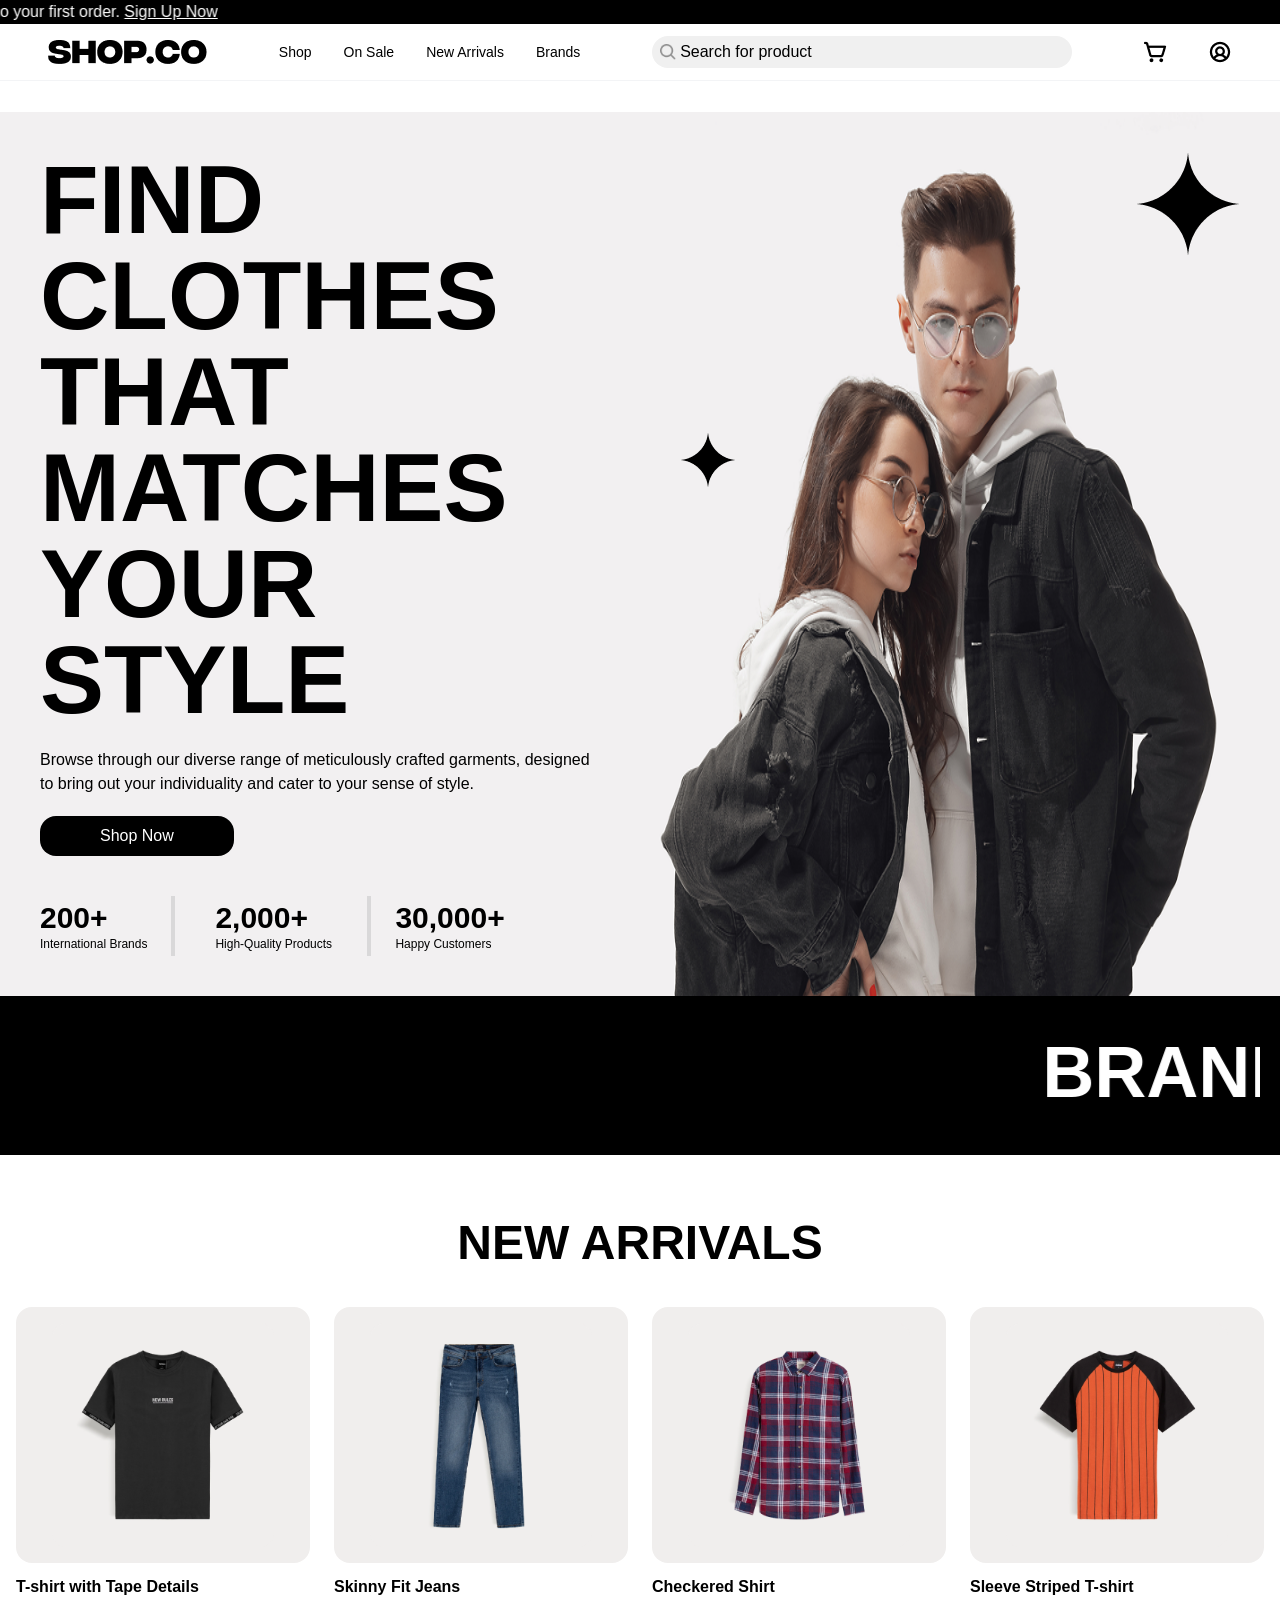
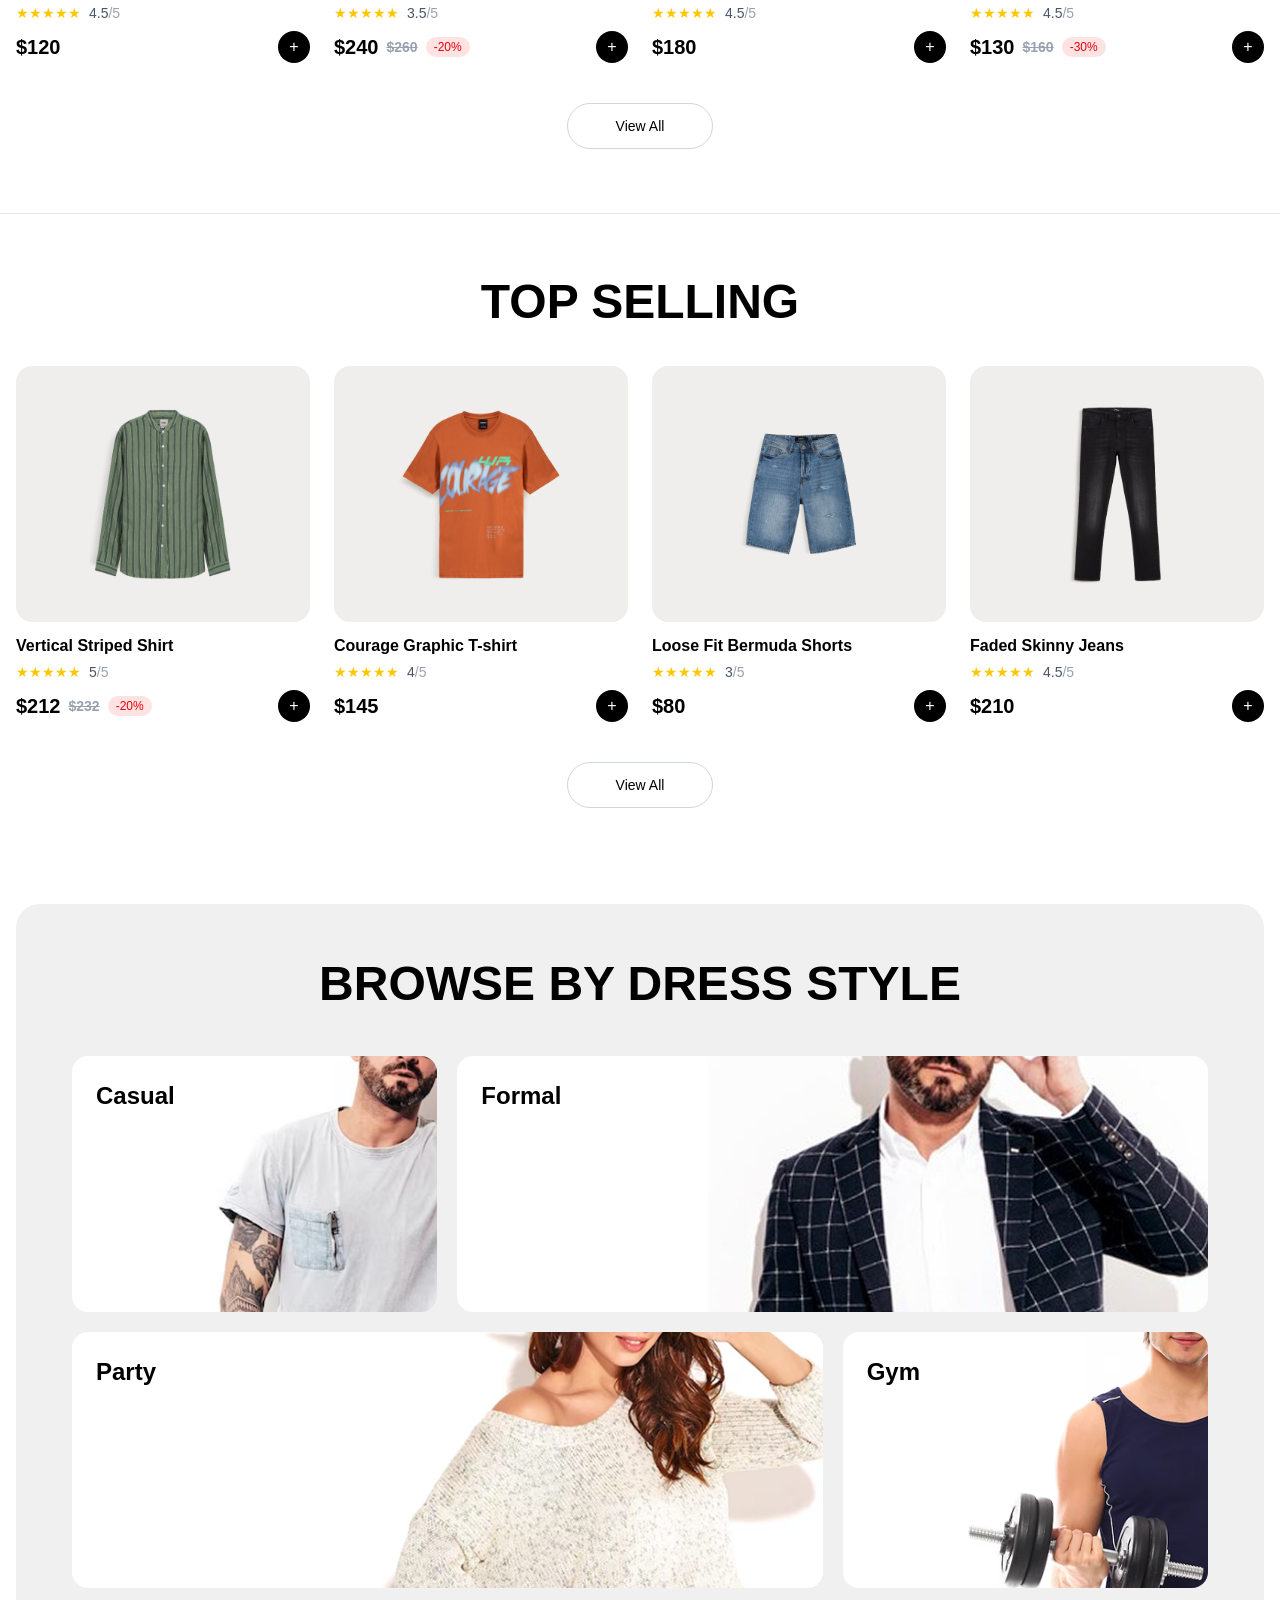
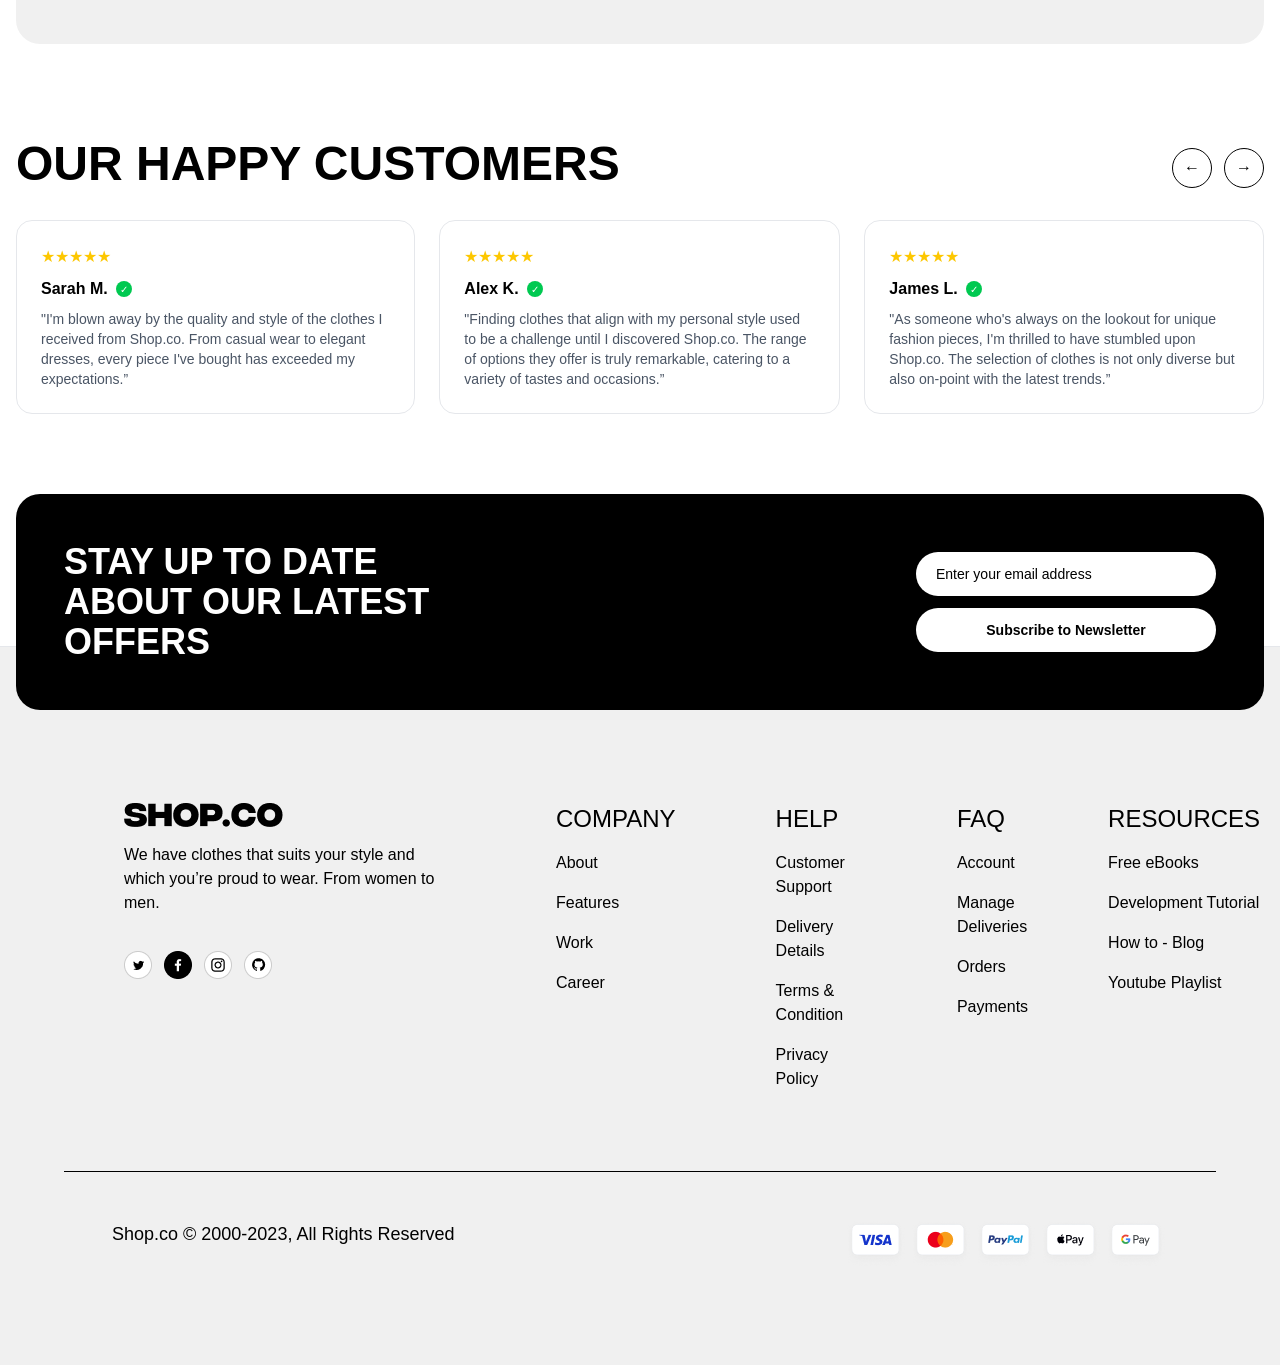
==== commit 5df5f380: "second commit" ====
--- a/src/index.html
+++ b/src/index.html
@@ -1,13 +1,14 @@
 <!doctype html>
-<html>
+<html lang="en">
   <head>
     <meta charset="UTF-8" />
     <meta name="viewport" content="width=device-width, initial-scale=1.0" />
-    <link href="./output.css" rel="stylesheet" />
-    <title class="text-black">Shop.Co</title>
-    <link rel="icon" href="./asset/image/Frame.png">
+    <link rel="stylesheet" href="./output.css" />
+    <title>Shop.Co</title>
+    <link rel="icon" href="./asset/image/Frame.png" />
   </head>
-  <body>
+  <body class="bg-white text-black font-sans antialiased pt-28">
+    <!-- Top Announcement Bar -->
     <marquee
       behavior=""
       direction="right"
@@ -16,89 +17,118 @@
       class="bg-black text-white z-50 top-0 fixed"
     >
       Sign up and get 20% off to your first order.
+
       <a href="" class="text-white underline">Sign Up Now</a>
     </marquee>
-    <!-- NAV BAR -->
-    <nav class="text-black py-3 md:px-10 px-5 flex md:p-10 justify-evenly fixed top-6 left-0 w-full z-50 bg-white">
-      <img
-        src="./asset/image/Frame (2).png"
-        alt=""
-        class="md:hidden block"
-        id="menu-icon"
-      />
-      <img src="./asset/image/SHOP.CO.png" alt="" />
-      <ul class="gap-10 items-center hidden md:flex">
-        <a href="./shop.html">Shop</a>
-        <a href="./category.html">On Sale</a>
-        <a href="">New Arrivals</a>
-        <a href="./index.html">Brands</a>
+
+    <!-- Desktop & Main Navbar -->
+    <nav
+      class="fixed top-6 left-0 w-full z-40 bg-white border-b border-gray-100 px-4 md:px-12 py-3 flex items-center justify-between"
+    >
+      <div class="flex items-center gap-4">
+        <img
+          src="./asset/image/Frame (2).png"
+          alt="Open Menu"
+          class="md:hidden cursor-pointer w-6 h-6"
+          id="menu-icon"
+        />
+        <a href="./index.html"
+          ><img
+            src="./asset/image/SHOP.CO.png"
+            alt="Shop.co Logo"
+            class="h-5 md:h-6"
+        /></a>
+      </div>
+
+      <ul class="hidden md:flex gap-8 items-center text-sm font-medium">
+        <li><a href="./shop.html" class="hover:text-gray-600">Shop</a></li>
+        <li>
+          <a href="./category.html" class="hover:text-gray-600">On Sale</a>
+        </li>
+        <li>
+          <a href="./shop.html" class="hover:text-gray-600">New Arrivals</a>
+        </li>
+        <li><a href="./index.html" class="hover:text-gray-600">Brands</a></li>
       </ul>
-      <div class="bg-[#F0F0F0] rounded-2xl flex gap-2 px-2 py-1 items-center">
+
+      <!-- Search Input -->
+      <div class="bg-[#F0F0F0] rounded-2xl flex gap-1 px-2 py-1 items-center">
         <img src="./asset/image/Vector.png" alt="" class="w-4 h-4" />
+
         <input
           type="text"
           placeholder="Search for product"
-          class="outline-none hidden md:block w-96"
+          class="outline-none bg-transparent hidden md:block w-96"
         />
       </div>
-      <div class="flex md:gap-10 gap-5 items-center">
-        <a href="./cart.html"><img src="./asset/image/Frame.png" alt="" /></a>
-        <a href=""><img src="./asset/image/Frame (1).png" alt="" /></a>
+
+      <!-- Action Icons -->
+      <div class="flex items-center gap-4 md:gap-10">
+        <a href="./cart.html" class="relative">
+          <img src="./asset/image/Frame.png" alt="Cart" class="w-6 h-6" />
+          <span
+            id="cart-count"
+            class="absolute -top-2 -right-2 bg-black text-white text-[10px] w-4 h-4 rounded-full flex items-center justify-center font-bold hidden"
+            >0</span
+          >
+        </a>
+        <a href="#"
+          ><img src="./asset/image/Frame (1).png" alt="Account" class="w-6 h-6"
+        /></a>
       </div>
     </nav>
-    <!-- mobile nav-bar -->
-    <nav
-      id="mobile-nav"
-      class="bg-gray-300 px-4 py-6 w-[85%] bottom-0 md:hidden hidden flex-col justify-between fixed top-0 left-0 z-999"
-    >
-      <div>
-        <img class="text-white" src="./asset/image/SHOP.CO.png" alt="" />
-      </div>
-
-      <ul class="flex flex-col gap-6">
-        <li><a href="./index.html" class="font-semibold text-2xl text-black">Home</a></li>
-        <li><a href="./shop.html" class="font-semibold text-2xl text-black">Shop</a></li>
-        <li>
-          <a href="./category.html" class="font-semibold text-2xl text-black">On sale</a>
-        </li>
-        <li>
-          <a href="./index.html" class="font-semibold text-2xl text-shadow-black"
-            >New Arrivals</a
-          >
-        </li>
-        <li><a href="./index.html" class="font-semibold text-2xl text-black">Brands</a></li>
-      </ul>
-
-      <div class="flex flex-col gap-4">
+
+    <!-- Mobile Drawer Navigation -->
+    <div id="mobile-nav" class="fixed inset-0 bg-black/50 z-50 hidden">
+      <div
+        class="bg-white w-[80%] max-w-sm h-full p-6 flex flex-col justify-between relative"
+      >
         <button
-          class="bg-black text-white cursor-pointer hover:bg-gray-950 font-semibold py-3 w-full rounded-full"
-        >
-          <a href="./cart.html">cart</a>
+          id="cancel-icon"
+          class="absolute right-5 top-12 text-xl font-bold"
+        >
+          ✕
         </button>
-        <button
-          class="bg-black text-white cursor-pointer hover:bg-gray-950 font-semibold py-3 w-full rounded-full"
-        >
-          Account
-        </button>
-
-        <div
-          id="cancel-icon"
-          class="text-black text-2xl absolute right-4 top-4"
-        >
-          X
-        </div>
-      </div>
-    </nav>
-    <section class="flex flex-col w-full md:flex-row bg-[#F2F0F1] relative mt-10 md:mt-30 ">
+
+        <div class="mt-8 flex flex-col gap-6">
+          <img src="./asset/image/SHOP.CO.png" alt="Logo" class="w-32 mb-4" />
+          <ul class="flex flex-col gap-4 text-lg font-semibold">
+            <li><a href="./index.html">Home</a></li>
+            <li><a href="./shop.html">Shop</a></li>
+            <li><a href="./category.html">On Sale</a></li>
+            <li><a href="./shop.html">New Arrivals</a></li>
+            <li><a href="./index.html">Brands</a></li>
+          </ul>
+        </div>
+
+        <div class="flex flex-col gap-3">
+          <a
+            href="./cart.html"
+            class="bg-black text-white text-center py-3 rounded-full font-medium"
+            >View Cart</a
+          >
+          <button
+            class="bg-black text-white cursor-pointer hover:bg-gray-950 font-semibold py-3 w-full rounded-full"
+          >
+            Account
+          </button>
+        </div>
+      </div>
+    </div>
+
+    <!-- Hero Section -->
+    <section class="flex flex-col w-full md:flex-row bg-[#F2F0F1] relative">
       <div class="md:w-[50%] w-full p-10">
         <h1 class="text-4xl md:text-8xl font-bold">
           FIND CLOTHES THAT MATCHES YOUR STYLE
         </h1>
+
         <p class="my-5 text-black">
           Browse through our diverse range of meticulously crafted garments,
           designed to bring out your individuality and cater to your sense of
           style.
         </p>
+
         <div>
           <button
             class="text-white bg-black py-2 md:px-15 w-full md:w-auto rounded-2xl"
@@ -106,339 +136,413 @@
             Shop Now
           </button>
         </div>
+
         <div class="flex flex-col md:flex-row lg:items-center items-center">
           <div class="flex items-center">
             <div class="mt-10">
               <h1 class="text-3xl font-bold">200+</h1>
+
               <p class="text-xs">International Brands</p>
             </div>
+
             <div class="w-1 h-15 mt-10 ml-6 bg-[#0000001A]"></div>
+
             <div class="w-10 h-1"></div>
+
             <div class="mt-10">
               <h1 class="text-3xl font-bold">2,000+</h1>
+
               <p class="text-xs w-32">High-Quality Products</p>
             </div>
+
             <div
               class="w-1 h-15 mt-10 ml-6 bg-[#0000001A] hidden md:block mr-6"
             ></div>
           </div>
+
           <div class="mt-5 md:mt-10">
             <h1 class="text-3xl font-bold">30,000+</h1>
+
             <p class="text-xs w-32">Happy Customers</p>
           </div>
         </div>
       </div>
+
       <div class="md:w-[50%] w-full relative md:relative">
         <img
           src="./asset/image/Rectangle 2.png"
           alt=""
           class="h-full object-bottom"
         />
+
         <div>
           <img
             src="./asset/image/Vector (2).png"
             alt=""
-            class=" absolute top-0 right-0 md:top-15 md:right-30"
+            class="absolute top-0 right-0 md:top-10 md:right-10"
           />
+
           <img
             src="./asset/image/Vector-1.png"
             alt=""
-            class=" absolute top-40 md:left-10 md:top-80"
+            class="absolute top-40 md:left-10 md:top-80"
           />
         </div>
       </div>
     </section>
+
     <!-- BRAND SECTION -->
+
     <div class="relative bg-black p-5 top-0">
       <marquee behavior="" direction="" speed="12">
         <div class="flex gap-15 py-5">
           <div class="text-white font-bold text-5xl md:text-7xl">BRANDS:</div>
+
           <img src="./asset/image/Vector (1).png" alt="" />
+
           <img src="./asset/image/zara-logo-1 1.png" alt="" />
+
           <img src="./asset/image/gucci-logo-1 1.png" alt="" />
+
           <img src="./asset/image/prada-logo-1 1.png" alt="" />
+
           <img src="./asset/image/Group.png" alt="" />
         </div>
       </marquee>
     </div>
-    <!-- NEW ARRIVALS -->
-
-      <h1 class="md:text-6xl text-3xl mt-25 font-extrabold text-center">
+
+    <!-- New Arrivals -->
+    <section class="max-w-7xl mx-auto px-4 py-16">
+      <h2 class="text-3xl md:text-5xl font-black text-center mb-10">
         NEW ARRIVALS
-      </h1>
-      <div id="new-arrivals" class="grid grid-cols-2 md:grid-cols-3 gap-4 md:gap-5 lg:grid-cols-4 lg:gap-6 md:p-20 p-5"></div>
-    </div>
-    <!-- VIEW ALL BTN -->
-    <div class="text-center mb-18">
-      <button class="bg-gray-100 hover:bg-black hover:text-white md:hover:bg-black md:hover:text-white rounded-3xl md:w-50 w-85 p-3">
-        View All
-      </button>
-    </div>
-    <hr class="w-full text-[#0000001A]" />
-    <!-- TOP SELLINGS -->
-    <div>
-      <h1 class="md:text-6xl text-3xl font-extrabold mt-10 text-center">
-        TOP SELLINGS
-      </h1>
-           <div id="top-sellings" class="grid grid-cols-2 md:grid-cols-3 gap-4 md:gap-5 lg:grid-cols-4 lg:gap-6 md:p-20 p-5"></div>
-             <!-- VIEW BTN  -->
-    <div class="text-center mb-18 mt-15">
-      <button class="bg-gray-100 hover:bg-black hover:text-white md:hover:bg-black md:hover:text-white rounded-3xl md:w-50 w-85 p-3">
-        View All
-      </button>
-    </div>
-          <!-- DRESS STYLE  GENERAL DIV -->
-    <div class="bg-[#F0F0F0] rounded-3xl max-w-7xl mx-3 md:mx-auto px-4 sm:px-6 lg:px-8 py-10 justify-center">
-    <h1 class="md:text-6xl text-4xl font-extrabold  mb-10 text-center">
-        BROWSE BY DRESS STYLE
-      </h1>
-        <!-- DRESS 1 & 2 DIV -->
-    <div class="flex flex-col md:flex md:flex-row md:gap-10 md:justify-between">
-       <!-- DRESS STYLE 1 -->
-      <div class="bg-[#FFFFFF] w-50 md:w-80 rounded-3xl ">
-      <div class="flex">
-        <h1 class="md:text-5xl text-3xl font-bold p-6">Casual</h1>
-        <img src="./asset/image 11.png" alt="" class="rounded-3xl ">
-      </div>
-      </div>
-      <!-- DRESS STYLE 2 -->
-     <div class=" bg-[#FFFFFF] rounded-3xl mt-5 md:mt-0 md:h-70 h-50 md:w-2xl w-45">
-      <div class="flex">
-     <h1 class="md:text-5xl text-4xl font-bold md:pt-10 pt-10 px-5">Formal</h1>
-     <img src="./asset/image 13.png" alt="" class="rounded-3xl  md:h-70 h-50"> 
-     </div>
-     </div>
-    </div>
-        <!-- DRESS 3 & 4 DIV -->
-     <div class="flex flex-col md:flex md:flex-row gap-5 md:gap-20 mt-5 ">
-      <!-- DRESS STYLE 3 -->
-      <div class=" bg-[#FFFFFF] rounded-3xl md:h-70 h-50 md:w-2xl w-48 ">
-      <div class="flex">
-     <h1 class="text-4xl md:text-5xl font-bold p-6">Party</h1>
-     <img src="./asset/image 12.png" alt="" class="rounded-3xl md:h-70 h-50"> 
-     </div>
-     </div>
-        <!-- DRESS STYLE 4 -->
-      <div class="bg-[#FFFFFF] w-55 md:w-80 rounded-3xl">
-      <div class="flex">
-        <h1 class="text-3xl md:text-5xl font-bold p-6">Gym</h1>
-        <img src="./asset/image 14.png" alt="" class="rounded-3xl md:h-70">
-      </div>
-      </div>
-    </div>
-    </div>
-         <!-- TESTIMONIALS -->
- <section class="px-5 py-10 md:px-10 lg:px-16">
-  <!-- Heading + Arrows -->
-  <div class="mb-8 flex items-end justify-between">
-    <h2 class="max-w-[300px] text-4xl font-extrabold  md:max-w-none md:text-5xl">
-      OUR HAPPY CUSTOMERS
-    </h2>
-
-    <div class="flex gap-4 text-2xl">
-      <button
-        id="prevBtn"class="cursor-pointer"> ← </button>
-      <button
-        id="nextBtn"
-        class="cursor-pointer"> → </button>
-    </div>
-  </div>
-
-
-  <!-- Scroll Container -->
-  <div
-    id="testimonialContainer"
-    class="flex gap-5 overflow-x-auto scroll-smooth snap-x">
-
-    <!-- Customer 1 -->
-    <div
-      class="min-w-full snap-start rounded-2xl border border-gray-200 p-7 md:min-w-[calc(50%-10px)] lg:min-w-[calc(33.333%-14px)]"
+      </h2>
+      <div
+        id="new-arrivals"
+        class="grid grid-cols-2 md:grid-cols-4 gap-4 md:gap-6"
+      ></div>
+      <div class="text-center mt-10">
+        <a
+          href="./shop.html"
+          class="inline-block border border-gray-300 px-12 py-3 rounded-full hover:bg-black hover:text-white transition font-medium text-sm"
+          >View All</a
+        >
+      </div>
+    </section>
+
+    <hr class="max-w-7xl mx-auto border-gray-200" />
+
+    <!-- Top Sellings -->
+    <section class="max-w-7xl mx-auto px-4 py-16">
+      <h2 class="text-3xl md:text-5xl font-black text-center mb-10">
+        TOP SELLING
+      </h2>
+      <div
+        id="top-sellings"
+        class="grid grid-cols-2 md:grid-cols-4 gap-4 md:gap-6"
+      ></div>
+      <div class="text-center mt-10">
+        <a
+          href="./shop.html"
+          class="inline-block border border-gray-300 px-12 py-3 rounded-full hover:bg-black hover:text-white transition font-medium text-sm"
+          >View All</a
+        >
+      </div>
+    </section>
+
+    <!-- Browse By Dress Style Section -->
+    <section class="max-w-7xl mx-auto px-4 py-8">
+      <div class="bg-[#F0F0F0] rounded-3xl p-6 md:p-14">
+        <h2 class="text-3xl md:text-5xl font-black text-center mb-8 md:mb-12">
+          BROWSE BY DRESS STYLE
+        </h2>
+
+        <div class="grid grid-cols-1 md:grid-cols-3 gap-5">
+          <!-- Casual (1 Col) -->
+          <a
+            href="./category.html?style=casual"
+            class="md:col-span-1 bg-white rounded-2xl p-6 h-48 md:h-64 relative overflow-hidden group"
+          >
+            <span class="text-2xl font-bold relative z-10">Casual</span>
+            <img
+              src="./asset/image 11.png"
+              alt="Casual"
+              class="absolute right-0 top-0 h-full w-2/3 object-cover object-left group-hover:scale-105 transition duration-300"
+            />
+          </a>
+          <!-- Formal (2 Cols) -->
+          <a
+            href="./category.html?style=formal"
+            class="md:col-span-2 bg-white rounded-2xl p-6 h-48 md:h-64 relative overflow-hidden group"
+          >
+            <span class="text-2xl font-bold relative z-10">Formal</span>
+            <img
+              src="./asset/image 13.png"
+              alt="Formal"
+              class="absolute right-0 top-0 h-full w-2/3 object-cover object-left group-hover:scale-105 transition duration-300"
+            />
+          </a>
+          <!-- Party (2 Cols) -->
+          <a
+            href="./category.html?style=party"
+            class="md:col-span-2 bg-white rounded-2xl p-6 h-48 md:h-64 relative overflow-hidden group"
+          >
+            <span class="text-2xl font-bold relative z-10">Party</span>
+            <img
+              src="./asset/image 12.png"
+              alt="Party"
+              class="absolute right-0 top-0 h-full w-2/3 object-cover object-left group-hover:scale-105 transition duration-300"
+            />
+          </a>
+          <!-- Gym (1 Col) -->
+          <a
+            href="./category.html?style=gym"
+            class="md:col-span-1 bg-white rounded-2xl p-6 h-48 md:h-64 relative overflow-hidden group"
+          >
+            <span class="text-2xl font-bold relative z-10">Gym</span>
+            <img
+              src="./asset/image 14.png"
+              alt="Gym"
+              class="absolute right-0 top-0 h-full w-2/3 object-cover object-left group-hover:scale-105 transition duration-300"
+            />
+          </a>
+        </div>
+      </div>
+    </section>
+
+    <!-- Testimonials -->
+    <section class="max-w-7xl mx-auto px-4 py-16">
+      <div class="flex justify-between items-end mb-8">
+        <h2 class="text-3xl md:text-5xl font-black">OUR HAPPY CUSTOMERS</h2>
+        <div class="flex gap-3">
+          <button
+            id="prevBtn"
+            class="w-10 h-10 border rounded-full flex items-center justify-center hover:bg-black hover:text-white transition"
+          >
+            ←
+          </button>
+          <button
+            id="nextBtn"
+            class="w-10 h-10 border rounded-full flex items-center justify-center hover:bg-black hover:text-white transition"
+          >
+            →
+          </button>
+        </div>
+      </div>
+
+      <div
+        id="testimonialContainer"
+        class="flex gap-6 overflow-x-auto scroll-smooth snap-x no-scrollbar pb-4"
+      >
+        <div
+          class="min-w-[85%] md:min-w-[32%] snap-start border border-gray-200 rounded-2xl p-6 flex flex-col justify-between"
+        >
+          <div class="text-yellow-400 mb-2">★★★★★</div>
+          <div class="flex items-center gap-2 mb-2">
+            <h4 class="font-bold">Sarah M.</h4>
+            <span
+              class="bg-green-500 text-white rounded-full text-[10px] w-4 h-4 flex items-center justify-center"
+              >✓</span
+            >
+          </div>
+          <p class="text-sm text-gray-600">
+            "I'm blown away by the quality and style of the clothes I received
+            from Shop.co. From casual wear to elegant dresses, every piece I've
+            bought has exceeded my expectations.”
+          </p>
+        </div>
+
+        <div
+          class="min-w-[85%] md:min-w-[32%] snap-start border border-gray-200 rounded-2xl p-6 flex flex-col justify-between"
+        >
+          <div class="text-yellow-400 mb-2">★★★★★</div>
+          <div class="flex items-center gap-2 mb-2">
+            <h4 class="font-bold">Alex K.</h4>
+            <span
+              class="bg-green-500 text-white rounded-full text-[10px] w-4 h-4 flex items-center justify-center"
+              >✓</span
+            >
+          </div>
+          <p class="text-sm text-gray-600">
+            "Finding clothes that align with my personal style used to be a
+            challenge until I discovered Shop.co. The range of options they
+            offer is truly remarkable, catering to a variety of tastes and
+            occasions.”
+          </p>
+        </div>
+
+        <div
+          class="min-w-[85%] md:min-w-[32%] snap-start border border-gray-200 rounded-2xl p-6 flex flex-col justify-between"
+        >
+          <div class="text-yellow-400 mb-2">★★★★★</div>
+          <div class="flex items-center gap-2 mb-2">
+            <h4 class="font-bold">James L.</h4>
+            <span
+              class="bg-green-500 text-white rounded-full text-[10px] w-4 h-4 flex items-center justify-center"
+              >✓</span
+            >
+          </div>
+          <p class="text-sm text-gray-600">
+            "As someone who's always on the lookout for unique fashion pieces,
+            I'm thrilled to have stumbled upon Shop.co. The selection of clothes
+            is not only diverse but also on-point with the latest trends.”
+          </p>
+        </div>
+      </div>
+    </section>
+
+    <!-- Newsletter -->
+    <section class="max-w-7xl mx-auto px-4 -mb-16 relative z-10">
+      <div
+        class="bg-black text-white rounded-3xl p-8 md:p-12 flex flex-col md:flex-row justify-between items-center gap-6"
+      >
+        <h2 class="text-3xl md:text-4xl font-black max-w-md">
+          STAY UP TO DATE ABOUT OUR LATEST OFFERS
+        </h2>
+        <form class="w-full md:w-auto flex flex-col gap-3 min-w-[300px]">
+          <input
+            type="email"
+            placeholder="Enter your email address"
+            class="bg-white text-black px-5 py-3 rounded-full outline-none text-sm"
+          />
+          <button
+            class="bg-white text-black font-semibold py-3 rounded-full hover:bg-gray-200 transition text-sm"
+          >
+            Subscribe to Newsletter
+          </button>
+        </form>
+      </div>
+    </section>
+
+    <!-- Footer -->
+    <footer
+      class="bg-[#F0F0F0] pt-24 pb-12 px- md:px-16 border-t border-gray-200"
     >
-      <div class="mb-5 text-2xl tracking-wide text-yellow-400">
-        ★★★★★
-      </div>
-
-      <div class="mb-4 flex items-center gap-2">
-        <h3 class="text-lg font-semibold">
-          Sarah M.
-        </h3>
-
-        <span class="flex h-5 w-5 items-center justify-center rounded-full bg-green-500 text-xs text-white">
-          ✓
-        </span>
-      </div>
-
-      <p class="text-sm leading-6 text-gray-500">
-        "I'm blown away by the quality and style of the
-        clothes I received from Shop.co. From casual wear
-        to elegant dresses, every piece I've bought has
-        exceeded my expectations."
-      </p>
-    </div>
-
-
-    <!-- Customer 2 -->
-    <div
-      class="min-w-full snap-start rounded-2xl border border-gray-200 p-7 md:min-w-[calc(50%-10px)] lg:min-w-[calc(33.333%-14px)]"
-    >
-      <div class="mb-5 text-2xl tracking-wide text-yellow-400">
-        ★★★★★
-      </div>
-
-      <div class="mb-4 flex items-center gap-2">
-        <h3 class="text-lg font-semibold">
-          Alex K.
-        </h3>
-
-        <span class="flex h-5 w-5 items-center justify-center rounded-full bg-green-500 text-xs text-white">
-          ✓
-        </span>
-      </div>
-
-      <p class="text-sm leading-6 text-gray-500">
-        "Finding clothes that align with my personal style
-        used to be a challenge until I discovered Shop.co.
-        The range of options they offer is truly remarkable."
-      </p>
-    </div>
-
-
-    <!-- Customer 3 -->
-    <div
-      class="min-w-full snap-start rounded-2xl border border-gray-200 p-7 md:min-w-[calc(50%-10px)] lg:min-w-[calc(33.333%-14px)]"
-    >
-      <div class="mb-5 text-2xl tracking-wide text-yellow-400">
-        ★★★★★
-      </div>
-
-      <div class="mb-4 flex items-center gap-2">
-        <h3 class="text-lg font-semibold">
-          James L.
-        </h3>
-
-        <span class="flex h-5 w-5 items-center justify-center rounded-full bg-green-500 text-xs text-white">
-          ✓
-        </span>
-      </div>
-
-      <p class="text-sm leading-6 text-gray-500">
-        "As someone who's always on the lookout for unique
-        fashion pieces, I'm thrilled to have stumbled upon
-        Shop.co."
-      </p>
-    </div>
-
-  </div>
-
-</section>
-<section class="px-4 py-10 md:px-8">
- <div class="flex flex-col md:flex-row items-center justify-between gap-8 bg-[#000000] rounded-3xl px-6 py-8 md:px-10 md:py-9 lg:px-12">
-  <div class="w-full ">
-  <h2 class="max-w-[360px] text-3xl font-extrabold  md:max-w-none md:text-5xl text-white">
-      STAY UPTO DATE ABOUT <br> OUR LATEST OFFERS
-    </h2></div>
-    <form class=" w-full flex flex-col gap-4 md:w-[42%]">
-      <!-- EMAIL INPUT -->
-     <div class="flex gap-3 rounded-full items-center bg-white h-14 md:w-96 px-5">
-         <!-- Email Icon -->
-      <img src="./asset/Frame (3).png" alt="">
-     <input type="text" placeholder="Enter your email address" class="w-full bg-transparent text-black outline-none ">
-     </div>
-
-     <!-- Subscribe btn -->
-      <button class="h-14 rounded-full bg-white px-6 md:w-96 font-medium transition hover:bg-gray-300 text-gray-800">
-        Subscribe to Newsletter
-      </button>
-    </form>
-   </div>
-</section>
-<section class="bg-[#F0F0F0] ">
-<div class="md:flex md:flex-row flex flex-col md:gap-35 gap-15 p-5 md:p-15" >
-  <div class="">
-    <img src="./asset/image/SHOP.CO.png" alt="">
-    <p class="mt-4 w-80">We have clothes that suits your style and which you’re proud to wear. From women to men.</p>
-   <div class="flex gap-3 md:mt-8 mt-4">
-    <a href="https://x.com">
-    <img src="./asset/1.png" alt="">
-  </a>
-    <a href="https://www.facebook.com">
-      <img src="./asset/2.png" alt="">
-      </a>
-      <a href="https://www.instagram.com/?hl=en">
-    <img src="./asset/3.png" alt="">
-    </a>
-    <a href="https://github.com/adegbolaadeyemi">
-    <img src="./asset/4.png" alt="">
-    </a>
-    </div>
-  </div>
-  <div class="flex gap-20 md:gap-30">
-    <!-- COMPANY -->
-     <div  class="flex-col flex gap-4">
-      <h1 class="font-light text-2xl text-black">COMPANY</h1>
-      <a href="">About</a>
-      <a href="">Features</a>
-      <a href="">Work</a>
-      <a href="">Career</a>
-     </div>
-       <!-- HELP -->
-      <div class="flex-col flex gap-4">
-        <h1 class="font-light text-2xl text-black">HELP</h1>
-        <a href="">Customer Support</a>
-        <a href="">Delivery Details</a>
-        <a href="">Terms & Condition</a>
-        <a href="">Privacy Policy</a>
-      </div> 
-      </div>
-      <div class="flex gap-15 md:gap-30">
-         <!-- FAQ  -->
-       <div class="flex-col flex gap-4">
-        <h1 class="font-light text-2xl text-black">FAQ</h1>
-        <a href="">Account</a>
-        <a href="">Manage Deliveries</a>
-        <a href="">Orders</a>
-        <a href="">Payments</a>
-      </div> 
-         <!-- RESOURCES -->
-      <div class="flex-col flex gap-4">
-        <h1 class="font-light text-2xl text-black">RESOURCES</h1>
-        <a href="">Free eBooks</a>
-        <a href="">Development Tutorial</a>
-        <a href="">How to - Blog</a>
-        <a href="">Youtube Playlist</a>
-      </div>   
-     </div>
-    </div>
-    <hr class=" mt-5">
-    <div class="flex flex-col md:flex md:flex-row gap-4 mb-0 md:justify-between p-8 md:p-12">
-      <h3 class="font-light text-lg">Shop.co © 2000-2023, All Rights Reserved</h3>
-      <div class="flex">
-        <a href="https://www.visa.com/en-us/personal/cards">
-        <img src="./asset/Badge.png" alt="">
-        </a>
-        <a href="https://www.mastercard.com/mea/en.html">
-        <img src="./asset/Badge (1).png" alt="">
-        </a>
-        <a href="https://www.paypal.com/ng/home">
-        <img src="./asset/Badge (2).png" alt="">
-        </a>
-        <a href="https://www.apple.com/apple-pay/">
-        <img src="./asset/Badge (3).png" alt="">
-        </a>
-        <a href="https://pay.google.com">
-        <img src="./asset/Badge (4).png" alt="">
-        </a>
-      </div>
-    </div>
-  </section> 
+      <section class="bg-[#F0F0F0]">
+        <div
+          class="md:flex md:flex-row flex flex-col md:gap-28 gap-15 p-5 md:p-15"
+        >
+          <div class="">
+            <img src="./asset/image/SHOP.CO.png" alt="" />
+
+            <p class="mt-4 w-80 mb-9">
+              We have clothes that suits your style and which you’re proud to
+              wear. From women to men.
+            </p>
+
+            <div class="flex gap-3 md:mt-8 mt-4">
+              <a href="https://x.com">
+                <img src="./asset/1.png" alt="" />
+              </a>
+
+              <a href="https://www.facebook.com">
+                <img src="./asset/2.png" alt="" />
+              </a>
+
+              <a href="https://www.instagram.com/?hl=en">
+                <img src="./asset/3.png" alt="" />
+              </a>
+
+              <a href="https://github.com/adegbolaadeyemi">
+                <img src="./asset/4.png" alt="" />
+              </a>
+            </div>
+          </div>
+
+          <div class="flex gap-20 md:gap-25">
+            <!-- COMPANY -->
+
+            <div class="flex-col flex gap-4">
+              <h1 class="font-light text-2xl text-black">COMPANY</h1>
+
+              <a href="">About</a>
+
+              <a href="">Features</a>
+
+              <a href="">Work</a>
+
+              <a href="">Career</a>
+            </div>
+
+            <!-- HELP -->
+
+            <div class="flex-col flex gap-4">
+              <h1 class="font-light text-2xl text-black">HELP</h1>
+
+              <a href="">Customer Support</a>
+
+              <a href="">Delivery Details</a>
+
+              <a href="">Terms & Condition</a>
+
+              <a href="">Privacy Policy</a>
+            </div>
+          </div>
+
+          <div class="flex gap-15 md:gap-20">
+            <!-- FAQ  -->
+
+            <div class="flex-col flex gap-4">
+              <h1 class="font-light text-2xl text-black">FAQ</h1>
+
+              <a href="">Account</a>
+
+              <a href="">Manage Deliveries</a>
+
+              <a href="">Orders</a>
+
+              <a href="">Payments</a>
+            </div>
+
+            <!-- RESOURCES -->
+
+            <div class="flex-col flex gap-4">
+              <h1 class="font-light text-2xl text-black">RESOURCES</h1>
+
+              <a href="">Free eBooks</a>
+
+              <a href="">Development Tutorial</a>
+
+              <a href="">How to - Blog</a>
+
+              <a href="">Youtube Playlist</a>
+            </div>
+          </div>
+        </div>
+
+        <hr class="mt-5" />
+
+        <div
+          class="flex flex-col md:flex md:flex-row gap-4 mb-0 md:justify-between p-8 md:p-12"
+        >
+          <h3 class="font-light text-lg">
+            Shop.co © 2000-2023, All Rights Reserved
+          </h3>
+
+          <div class="flex">
+            <a href="https://www.visa.com/en-us/personal/cards">
+              <img src="./asset/Badge.png" alt="" />
+            </a>
+
+            <a href="https://www.mastercard.com/mea/en.html">
+              <img src="./asset/Badge (1).png" alt="" />
+            </a>
+
+            <a href="https://www.paypal.com/ng/home">
+              <img src="./asset/Badge (2).png" alt="" />
+            </a>
+
+            <a href="https://www.apple.com/apple-pay/">
+              <img src="./asset/Badge (3).png" alt="" />
+            </a>
+
+            <a href="https://pay.google.com">
+              <img src="./asset/Badge (4).png" alt="" />
+            </a>
+          </div>
+        </div>
+      </section>
+    </footer>
+
     <script src="script.js"></script>
-    <script src="shop.js"></script>
-    <script src="category.js"></script>
-    <script src="cart.js"></script>
   </body>
 </html>
-
-
-
-
-    
--- a/src/output.css
+++ b/src/output.css
@@ -12,14 +12,19 @@
     --color-red-100: oklch(93.6% 0.032 17.717);
     --color-red-400: oklch(70.4% 0.191 22.216);
     --color-red-500: oklch(63.7% 0.237 25.331);
+    --color-red-600: oklch(57.7% 0.245 27.325);
+    --color-red-700: oklch(50.5% 0.213 27.518);
     --color-orange-400: oklch(75% 0.183 55.934);
+    --color-orange-500: oklch(70.5% 0.213 47.604);
     --color-yellow-400: oklch(85.2% 0.199 91.936);
     --color-green-500: oklch(72.3% 0.219 149.579);
+    --color-sky-400: oklch(74.6% 0.16 232.661);
     --color-sky-500: oklch(68.5% 0.169 237.323);
     --color-blue-600: oklch(54.6% 0.245 262.881);
     --color-purple-600: oklch(55.8% 0.288 302.321);
     --color-pink-500: oklch(65.6% 0.241 354.308);
     --color-slate-600: oklch(44.6% 0.043 257.281);
+    --color-gray-50: oklch(98.5% 0.002 247.839);
     --color-gray-100: oklch(96.7% 0.003 264.542);
     --color-gray-200: oklch(92.8% 0.006 264.531);
     --color-gray-300: oklch(87.2% 0.01 258.338);
@@ -33,6 +38,9 @@
     --color-black: #000;
     --color-white: #fff;
     --spacing: 0.25rem;
+    --container-xs: 20rem;
+    --container-sm: 24rem;
+    --container-md: 28rem;
     --container-2xl: 42rem;
     --container-7xl: 80rem;
     --text-xs: 0.75rem;
@@ -66,8 +74,12 @@
     --font-weight-bold: 700;
     --font-weight-extrabold: 800;
     --font-weight-black: 900;
+    --tracking-tighter: -0.05em;
+    --tracking-tight: -0.025em;
     --tracking-wide: 0.025em;
+    --tracking-wider: 0.05em;
     --leading-tight: 1.25;
+    --leading-relaxed: 1.625;
     --radius-lg: 0.5rem;
     --radius-xl: 0.75rem;
     --radius-2xl: 1rem;
@@ -236,34 +248,70 @@
   .relative {
     position: relative;
   }
+  .sticky {
+    position: sticky;
+  }
+  .inset-0 {
+    inset: 0px;
+  }
+  .-top-2 {
+    top: calc(var(--spacing) * -2);
+  }
+  .-top-64 {
+    top: calc(var(--spacing) * -64);
+  }
   .top-0 {
     top: 0px;
   }
-  .top-4 {
-    top: calc(var(--spacing) * 4);
+  .top-3 {
+    top: calc(var(--spacing) * 3);
   }
   .top-6 {
     top: calc(var(--spacing) * 6);
   }
+  .top-7 {
+    top: calc(var(--spacing) * 7);
+  }
+  .top-8 {
+    top: calc(var(--spacing) * 8);
+  }
+  .top-12 {
+    top: calc(var(--spacing) * 12);
+  }
+  .top-28 {
+    top: calc(var(--spacing) * 28);
+  }
   .top-40 {
     top: calc(var(--spacing) * 40);
   }
+  .-right-2 {
+    right: calc(var(--spacing) * -2);
+  }
   .right-0 {
     right: 0px;
   }
-  .right-4 {
-    right: calc(var(--spacing) * 4);
-  }
-  .bottom-0 {
-    bottom: 0px;
+  .right-5 {
+    right: calc(var(--spacing) * 5);
   }
   .left-0 {
     left: 0px;
   }
+  .left-3 {
+    left: calc(var(--spacing) * 3);
+  }
+  .left-3\.5 {
+    left: calc(var(--spacing) * 3.5);
+  }
+  .z-10 {
+    z-index: 10;
+  }
+  .z-40 {
+    z-index: 40;
+  }
   .z-50 {
     z-index: 50;
   }
-  .z-999 {
+  .z-\[999\] {
     z-index: 999;
   }
   .container {
@@ -284,21 +332,39 @@
       max-width: 96rem;
     }
   }
-  .mx-3 {
-    margin-inline: calc(var(--spacing) * 3);
-  }
-  .mx-5 {
-    margin-inline: calc(var(--spacing) * 5);
-  }
   .mx-auto {
     margin-inline: auto;
   }
+  .my-1 {
+    margin-block: var(--spacing);
+  }
+  .my-2 {
+    margin-block: calc(var(--spacing) * 2);
+  }
   .my-5 {
     margin-block: calc(var(--spacing) * 5);
   }
+  .my-6 {
+    margin-block: calc(var(--spacing) * 6);
+  }
+  .my-16 {
+    margin-block: calc(var(--spacing) * 16);
+  }
+  .my-auto {
+    margin-block: auto;
+  }
+  .mt-0 {
+    margin-top: 0px;
+  }
+  .mt-0\.5 {
+    margin-top: calc(var(--spacing) * 0.5);
+  }
   .mt-1 {
     margin-top: var(--spacing);
   }
+  .mt-2 {
+    margin-top: calc(var(--spacing) * 2);
+  }
   .mt-3 {
     margin-top: calc(var(--spacing) * 3);
   }
@@ -308,53 +374,68 @@
   .mt-5 {
     margin-top: calc(var(--spacing) * 5);
   }
-  .mt-7 {
-    margin-top: calc(var(--spacing) * 7);
+  .mt-8 {
+    margin-top: calc(var(--spacing) * 8);
   }
   .mt-10 {
     margin-top: calc(var(--spacing) * 10);
   }
-  .mt-12 {
-    margin-top: calc(var(--spacing) * 12);
-  }
   .mt-15 {
     margin-top: calc(var(--spacing) * 15);
   }
-  .mt-17 {
-    margin-top: calc(var(--spacing) * 17);
+  .mt-16 {
+    margin-top: calc(var(--spacing) * 16);
+  }
+  .mt-20 {
+    margin-top: calc(var(--spacing) * 20);
+  }
+  .mt-24 {
+    margin-top: calc(var(--spacing) * 24);
   }
   .mt-25 {
     margin-top: calc(var(--spacing) * 25);
   }
+  .mt-28 {
+    margin-top: calc(var(--spacing) * 28);
+  }
+  .mr-2 {
+    margin-right: calc(var(--spacing) * 2);
+  }
   .mr-6 {
     margin-right: calc(var(--spacing) * 6);
   }
+  .-mb-16 {
+    margin-bottom: calc(var(--spacing) * -16);
+  }
   .mb-0 {
     margin-bottom: 0px;
   }
+  .mb-1 {
+    margin-bottom: var(--spacing);
+  }
+  .mb-2 {
+    margin-bottom: calc(var(--spacing) * 2);
+  }
   .mb-3 {
     margin-bottom: calc(var(--spacing) * 3);
   }
   .mb-4 {
     margin-bottom: calc(var(--spacing) * 4);
   }
-  .mb-5 {
-    margin-bottom: calc(var(--spacing) * 5);
-  }
   .mb-6 {
     margin-bottom: calc(var(--spacing) * 6);
   }
   .mb-8 {
     margin-bottom: calc(var(--spacing) * 8);
   }
+  .mb-9 {
+    margin-bottom: calc(var(--spacing) * 9);
+  }
   .mb-10 {
     margin-bottom: calc(var(--spacing) * 10);
   }
-  .mb-15 {
-    margin-bottom: calc(var(--spacing) * 15);
-  }
-  .mb-18 {
-    margin-bottom: calc(var(--spacing) * 18);
+  .mb-16 {
+    margin-bottom: calc(var(--spacing) * 16);
   }
   .ml-1 {
     margin-left: var(--spacing);
@@ -362,6 +443,12 @@
   .ml-6 {
     margin-left: calc(var(--spacing) * 6);
   }
+  .line-clamp-1 {
+    overflow: hidden;
+    display: -webkit-box;
+    -webkit-box-orient: vertical;
+    -webkit-line-clamp: 1;
+  }
   .block {
     display: block;
   }
@@ -374,11 +461,26 @@
   .hidden {
     display: none;
   }
+  .inline {
+    display: inline;
+  }
+  .inline-block {
+    display: inline-block;
+  }
+  .table {
+    display: table;
+  }
+  .aspect-square {
+    aspect-ratio: 1 / 1;
+  }
   .h-1 {
     height: var(--spacing);
   }
-  .h-2 {
-    height: calc(var(--spacing) * 2);
+  .h-3 {
+    height: calc(var(--spacing) * 3);
+  }
+  .h-3\.5 {
+    height: calc(var(--spacing) * 3.5);
   }
   .h-4 {
     height: calc(var(--spacing) * 4);
@@ -386,6 +488,9 @@
   .h-5 {
     height: calc(var(--spacing) * 5);
   }
+  .h-6 {
+    height: calc(var(--spacing) * 6);
+  }
   .h-7 {
     height: calc(var(--spacing) * 7);
   }
@@ -398,36 +503,84 @@
   .h-10 {
     height: calc(var(--spacing) * 10);
   }
+  .h-12 {
+    height: calc(var(--spacing) * 12);
+  }
   .h-14 {
     height: calc(var(--spacing) * 14);
   }
   .h-15 {
     height: calc(var(--spacing) * 15);
   }
-  .h-28 {
-    height: calc(var(--spacing) * 28);
-  }
-  .h-50 {
-    height: calc(var(--spacing) * 50);
-  }
-  .h-52 {
-    height: calc(var(--spacing) * 52);
-  }
-  .h-\[400px\] {
-    height: 400px;
+  .h-20 {
+    height: calc(var(--spacing) * 20);
+  }
+  .h-24 {
+    height: calc(var(--spacing) * 24);
+  }
+  .h-30 {
+    height: calc(var(--spacing) * 30);
+  }
+  .h-40 {
+    height: calc(var(--spacing) * 40);
+  }
+  .h-44 {
+    height: calc(var(--spacing) * 44);
+  }
+  .h-48 {
+    height: calc(var(--spacing) * 48);
+  }
+  .h-96 {
+    height: calc(var(--spacing) * 96);
+  }
+  .h-\[420px\] {
+    height: 420px;
+  }
+  .h-fit {
+    height: fit-content;
   }
   .h-full {
     height: 100%;
   }
+  .max-h-\[530px\] {
+    max-height: 530px;
+  }
+  .max-h-full {
+    max-height: 100%;
+  }
+  .min-h-screen {
+    min-height: 100vh;
+  }
   .w-1 {
     width: var(--spacing);
   }
+  .w-1\/3 {
+    width: calc(1 / 3 * 100%);
+  }
+  .w-2 {
+    width: calc(var(--spacing) * 2);
+  }
+  .w-2\/3 {
+    width: calc(2 / 3 * 100%);
+  }
+  .w-3 {
+    width: calc(var(--spacing) * 3);
+  }
+  .w-3\.5 {
+    width: calc(var(--spacing) * 3.5);
+  }
   .w-4 {
     width: calc(var(--spacing) * 4);
   }
+  .w-4\/5 {
+    width: calc(4 / 5 * 100%);
+  }
   .w-5 {
     width: calc(var(--spacing) * 5);
   }
+  .w-6 {
+    width: calc(var(--spacing) * 6);
+  }
   .w-7 {
     width: calc(var(--spacing) * 7);
   }
@@ -440,23 +593,23 @@
   .w-10 {
     width: calc(var(--spacing) * 10);
   }
-  .w-28 {
-    width: calc(var(--spacing) * 28);
+  .w-20 {
+    width: calc(var(--spacing) * 20);
+  }
+  .w-24 {
+    width: calc(var(--spacing) * 24);
+  }
+  .w-30 {
+    width: calc(var(--spacing) * 30);
   }
   .w-32 {
     width: calc(var(--spacing) * 32);
   }
-  .w-45 {
-    width: calc(var(--spacing) * 45);
-  }
-  .w-48 {
-    width: calc(var(--spacing) * 48);
-  }
-  .w-50 {
-    width: calc(var(--spacing) * 50);
-  }
-  .w-55 {
-    width: calc(var(--spacing) * 55);
+  .w-36 {
+    width: calc(var(--spacing) * 36);
+  }
+  .w-40 {
+    width: calc(var(--spacing) * 40);
   }
   .w-64 {
     width: calc(var(--spacing) * 64);
@@ -464,57 +617,75 @@
   .w-80 {
     width: calc(var(--spacing) * 80);
   }
-  .w-85 {
-    width: calc(var(--spacing) * 85);
-  }
-  .w-90 {
-    width: calc(var(--spacing) * 90);
-  }
   .w-96 {
     width: calc(var(--spacing) * 96);
   }
+  .w-\[80\%\] {
+    width: 80%;
+  }
   .w-\[85\%\] {
     width: 85%;
   }
-  .w-\[90\%\] {
-    width: 90%;
-  }
   .w-full {
     width: 100%;
   }
   .max-w-7xl {
     max-width: var(--container-7xl);
   }
-  .max-w-\[300px\] {
-    max-width: 300px;
-  }
   .max-w-\[360px\] {
     max-width: 360px;
   }
+  .max-w-full {
+    max-width: 100%;
+  }
+  .max-w-md {
+    max-width: var(--container-md);
+  }
+  .max-w-sm {
+    max-width: var(--container-sm);
+  }
+  .max-w-xs {
+    max-width: var(--container-xs);
+  }
   .min-w-0 {
     min-width: 0px;
   }
-  .min-w-full {
-    min-width: 100%;
+  .min-w-\[20px\] {
+    min-width: 20px;
+  }
+  .min-w-\[85\%\] {
+    min-width: 85%;
+  }
+  .min-w-\[300px\] {
+    min-width: 300px;
   }
   .flex-1 {
     flex: 1;
   }
+  .flex-shrink {
+    flex-shrink: 1;
+  }
+  .flex-shrink-0 {
+    flex-shrink: 0;
+  }
   .shrink-0 {
     flex-shrink: 0;
   }
+  .border-collapse {
+    border-collapse: collapse;
+  }
   .cursor-pointer {
     cursor: pointer;
   }
+  .resize {
+    resize: both;
+  }
   .snap-x {
     scroll-snap-type: x var(--tw-scroll-snap-strictness);
   }
   .snap-start {
     scroll-snap-align: start;
   }
-  .appearance-none {
-    appearance: none;
-  }
   .grid-cols-1 {
     grid-template-columns: repeat(1, minmax(0, 1fr));
   }
@@ -536,20 +707,26 @@
   .flex-wrap {
     flex-wrap: wrap;
   }
+  .items-baseline {
+    align-items: baseline;
+  }
   .items-center {
     align-items: center;
   }
   .items-end {
     align-items: flex-end;
   }
+  .items-start {
+    align-items: flex-start;
+  }
   .justify-between {
     justify-content: space-between;
   }
   .justify-center {
     justify-content: center;
   }
-  .justify-evenly {
-    justify-content: space-evenly;
+  .gap-1 {
+    gap: var(--spacing);
   }
   .gap-2 {
     gap: calc(var(--spacing) * 2);
@@ -557,6 +734,9 @@
   .gap-3 {
     gap: calc(var(--spacing) * 3);
   }
+  .gap-3\.5 {
+    gap: calc(var(--spacing) * 3.5);
+  }
   .gap-4 {
     gap: calc(var(--spacing) * 4);
   }
@@ -577,6 +757,11 @@
   }
   .gap-20 {
     gap: calc(var(--spacing) * 20);
+  }
+  :where(.space-y-2 > :not(:last-child)) {
+    --tw-space-y-reverse: 0;
+    margin-block-start: calc(calc(var(--spacing) * 2) * var(--tw-space-y-reverse));
+    margin-block-end: calc(calc(var(--spacing) * 2) * calc(1 - var(--tw-space-y-reverse)));
   }
   :where(.space-y-3 > :not(:last-child)) {
     --tw-space-y-reverse: 0;
@@ -588,11 +773,13 @@
     margin-block-start: calc(calc(var(--spacing) * 4) * var(--tw-space-y-reverse));
     margin-block-end: calc(calc(var(--spacing) * 4) * calc(1 - var(--tw-space-y-reverse)));
   }
-  .gap-x-4 {
-    column-gap: calc(var(--spacing) * 4);
-  }
-  .gap-y-8 {
-    row-gap: calc(var(--spacing) * 8);
+  :where(.space-y-5 > :not(:last-child)) {
+    --tw-space-y-reverse: 0;
+    margin-block-start: calc(calc(var(--spacing) * 5) * var(--tw-space-y-reverse));
+    margin-block-end: calc(calc(var(--spacing) * 5) * calc(1 - var(--tw-space-y-reverse)));
+  }
+  .self-end {
+    align-self: flex-end;
   }
   .truncate {
     overflow: hidden;
@@ -605,6 +792,9 @@
   .overflow-x-auto {
     overflow-x: auto;
   }
+  .overflow-y-auto {
+    overflow-y: auto;
+  }
   .scroll-smooth {
     scroll-behavior: smooth;
   }
@@ -613,6 +803,9 @@
   }
   .rounded-3xl {
     border-radius: var(--radius-3xl);
+  }
+  .rounded-\[20px\] {
+    border-radius: 20px;
   }
   .rounded-full {
     border-radius: calc(infinity * 1px);
@@ -643,8 +836,8 @@
     border-bottom-style: var(--tw-border-style);
     border-bottom-width: 2px;
   }
-  .border-\[\#1f2937\] {
-    border-color: #1f2937;
+  .border-black {
+    border-color: var(--color-black);
   }
   .border-gray-100 {
     border-color: var(--color-gray-100);
@@ -652,21 +845,27 @@
   .border-gray-200 {
     border-color: var(--color-gray-200);
   }
+  .border-gray-300 {
+    border-color: var(--color-gray-300);
+  }
+  .border-transparent {
+    border-color: transparent;
+  }
   .bg-\[\#000000\] {
     background-color: #000000;
   }
   .bg-\[\#0000001A\] {
     background-color: #0000001A;
   }
-  .bg-\[\#1f2937\] {
-    background-color: #1f2937;
+  .bg-\[\#4F4E33\] {
+    background-color: #4F4E33;
+  }
+  .bg-\[\#4F533E\] {
+    background-color: #4F533E;
   }
   .bg-\[\#314F4A\] {
     background-color: #314F4A;
   }
-  .bg-\[\#555\] {
-    background-color: #555;
-  }
   .bg-\[\#31344F\] {
     background-color: #31344F;
   }
@@ -679,26 +878,26 @@
   .bg-\[\#F2F0F1\] {
     background-color: #F2F0F1;
   }
-  .bg-\[\#FFFFFF\] {
-    background-color: #FFFFFF;
-  }
   .bg-black {
     background-color: var(--color-black);
   }
+  .bg-black\/50 {
+    background-color: color-mix(in srgb, #000 50%, transparent);
+    @supports (color: color-mix(in lab, red, red)) {
+      background-color: color-mix(in oklab, var(--color-black) 50%, transparent);
+    }
+  }
   .bg-blue-600 {
     background-color: var(--color-blue-600);
   }
   .bg-gray-100 {
     background-color: var(--color-gray-100);
   }
-  .bg-gray-300 {
-    background-color: var(--color-gray-300);
-  }
   .bg-green-500 {
     background-color: var(--color-green-500);
   }
-  .bg-orange-400 {
-    background-color: var(--color-orange-400);
+  .bg-orange-500 {
+    background-color: var(--color-orange-500);
   }
   .bg-pink-500 {
     background-color: var(--color-pink-500);
@@ -706,20 +905,17 @@
   .bg-purple-600 {
     background-color: var(--color-purple-600);
   }
-  .bg-red-50 {
-    background-color: var(--color-red-50);
-  }
   .bg-red-100 {
     background-color: var(--color-red-100);
   }
   .bg-red-500 {
     background-color: var(--color-red-500);
   }
-  .bg-sky-500 {
-    background-color: var(--color-sky-500);
-  }
-  .bg-slate-600 {
-    background-color: var(--color-slate-600);
+  .bg-red-600 {
+    background-color: var(--color-red-600);
+  }
+  .bg-sky-400 {
+    background-color: var(--color-sky-400);
   }
   .bg-transparent {
     background-color: transparent;
@@ -739,9 +935,21 @@
   .object-bottom {
     object-position: bottom;
   }
+  .object-center {
+    object-position: center;
+  }
+  .object-left {
+    object-position: left;
+  }
   .p-1 {
     padding: var(--spacing);
   }
+  .p-1\.5 {
+    padding: calc(var(--spacing) * 1.5);
+  }
+  .p-2 {
+    padding: calc(var(--spacing) * 2);
+  }
   .p-3 {
     padding: calc(var(--spacing) * 3);
   }
@@ -754,18 +962,27 @@
   .p-6 {
     padding: calc(var(--spacing) * 6);
   }
-  .p-7 {
-    padding: calc(var(--spacing) * 7);
-  }
   .p-8 {
     padding: calc(var(--spacing) * 8);
   }
   .p-10 {
     padding: calc(var(--spacing) * 10);
   }
+  .px-0 {
+    padding-inline: 0px;
+  }
+  .px-0\.5 {
+    padding-inline: calc(var(--spacing) * 0.5);
+  }
+  .px-1 {
+    padding-inline: var(--spacing);
+  }
   .px-2 {
     padding-inline: calc(var(--spacing) * 2);
   }
+  .px-2\.5 {
+    padding-inline: calc(var(--spacing) * 2.5);
+  }
   .px-3 {
     padding-inline: calc(var(--spacing) * 3);
   }
@@ -778,15 +995,36 @@
   .px-6 {
     padding-inline: calc(var(--spacing) * 6);
   }
+  .px-9 {
+    padding-inline: calc(var(--spacing) * 9);
+  }
+  .px-12 {
+    padding-inline: calc(var(--spacing) * 12);
+  }
+  .py-0 {
+    padding-block: 0px;
+  }
+  .py-0\.5 {
+    padding-block: calc(var(--spacing) * 0.5);
+  }
   .py-1 {
     padding-block: var(--spacing);
   }
+  .py-1\.5 {
+    padding-block: calc(var(--spacing) * 1.5);
+  }
   .py-2 {
     padding-block: calc(var(--spacing) * 2);
   }
+  .py-2\.5 {
+    padding-block: calc(var(--spacing) * 2.5);
+  }
   .py-3 {
     padding-block: calc(var(--spacing) * 3);
   }
+  .py-3\.5 {
+    padding-block: calc(var(--spacing) * 3.5);
+  }
   .py-4 {
     padding-block: calc(var(--spacing) * 4);
   }
@@ -802,17 +1040,68 @@
   .py-10 {
     padding-block: calc(var(--spacing) * 10);
   }
+  .py-12 {
+    padding-block: calc(var(--spacing) * 12);
+  }
+  .py-16 {
+    padding-block: calc(var(--spacing) * 16);
+  }
+  .pt-0 {
+    padding-top: 0px;
+  }
+  .pt-0\.5 {
+    padding-top: calc(var(--spacing) * 0.5);
+  }
+  .pt-2 {
+    padding-top: calc(var(--spacing) * 2);
+  }
   .pt-6 {
     padding-top: calc(var(--spacing) * 6);
   }
-  .pt-10 {
-    padding-top: calc(var(--spacing) * 10);
+  .pt-8 {
+    padding-top: calc(var(--spacing) * 8);
+  }
+  .pt-12 {
+    padding-top: calc(var(--spacing) * 12);
+  }
+  .pt-24 {
+    padding-top: calc(var(--spacing) * 24);
+  }
+  .pt-28 {
+    padding-top: calc(var(--spacing) * 28);
+  }
+  .pt-32 {
+    padding-top: calc(var(--spacing) * 32);
+  }
+  .pr-2 {
+    padding-right: calc(var(--spacing) * 2);
+  }
+  .pr-4 {
+    padding-right: calc(var(--spacing) * 4);
+  }
+  .pb-4 {
+    padding-bottom: calc(var(--spacing) * 4);
   }
   .pb-5 {
     padding-bottom: calc(var(--spacing) * 5);
   }
+  .pb-6 {
+    padding-bottom: calc(var(--spacing) * 6);
+  }
+  .pb-8 {
+    padding-bottom: calc(var(--spacing) * 8);
+  }
+  .pb-12 {
+    padding-bottom: calc(var(--spacing) * 12);
+  }
+  .pl-10 {
+    padding-left: calc(var(--spacing) * 10);
+  }
   .text-center {
     text-align: center;
+  }
+  .font-sans {
+    font-family: var(--font-sans);
   }
   .text-2xl {
     font-size: var(--text-2xl);
@@ -830,6 +1119,10 @@
     font-size: var(--text-5xl);
     line-height: var(--tw-leading, var(--text-5xl--line-height));
   }
+  .text-base {
+    font-size: var(--text-base);
+    line-height: var(--tw-leading, var(--text-base--line-height));
+  }
   .text-lg {
     font-size: var(--text-lg);
     line-height: var(--tw-leading, var(--text-lg--line-height));
@@ -846,9 +1139,19 @@
     font-size: var(--text-xs);
     line-height: var(--tw-leading, var(--text-xs--line-height));
   }
-  .leading-6 {
-    --tw-leading: calc(var(--spacing) * 6);
-    line-height: calc(var(--spacing) * 6);
+  .text-\[9px\] {
+    font-size: 9px;
+  }
+  .text-\[10px\] {
+    font-size: 10px;
+  }
+  .leading-none {
+    --tw-leading: 1;
+    line-height: 1;
+  }
+  .leading-relaxed {
+    --tw-leading: var(--leading-relaxed);
+    line-height: var(--leading-relaxed);
   }
   .leading-tight {
     --tw-leading: var(--leading-tight);
@@ -882,21 +1185,23 @@
     --tw-font-weight: var(--font-weight-semibold);
     font-weight: var(--font-weight-semibold);
   }
-  .tracking-wide {
-    --tw-tracking: var(--tracking-wide);
-    letter-spacing: var(--tracking-wide);
-  }
-  .text-\[\#0000001A\] {
-    color: #0000001A;
-  }
-  .text-\[\#1f2937\] {
-    color: #1f2937;
+  .tracking-tight {
+    --tw-tracking: var(--tracking-tight);
+    letter-spacing: var(--tracking-tight);
+  }
+  .tracking-tighter {
+    --tw-tracking: var(--tracking-tighter);
+    letter-spacing: var(--tracking-tighter);
+  }
+  .tracking-wider {
+    --tw-tracking: var(--tracking-wider);
+    letter-spacing: var(--tracking-wider);
   }
   .text-black {
     color: var(--color-black);
   }
-  .text-gray-200 {
-    color: var(--color-gray-200);
+  .text-gray-300 {
+    color: var(--color-gray-300);
   }
   .text-gray-400 {
     color: var(--color-gray-400);
@@ -910,14 +1215,17 @@
   .text-gray-700 {
     color: var(--color-gray-700);
   }
-  .text-gray-800 {
-    color: var(--color-gray-800);
-  }
   .text-gray-900 {
     color: var(--color-gray-900);
   }
-  .text-red-400 {
-    color: var(--color-red-400);
+  .text-green-500 {
+    color: var(--color-green-500);
+  }
+  .text-red-500 {
+    color: var(--color-red-500);
+  }
+  .text-red-600 {
+    color: var(--color-red-600);
   }
   .text-white {
     color: var(--color-white);
@@ -925,6 +1233,12 @@
   .text-yellow-400 {
     color: var(--color-yellow-400);
   }
+  .text-yellow-400\/50 {
+    color: color-mix(in srgb, oklch(85.2% 0.199 91.936) 50%, transparent);
+    @supports (color: color-mix(in lab, red, red)) {
+      color: color-mix(in oklab, var(--color-yellow-400) 50%, transparent);
+    }
+  }
   .uppercase {
     text-transform: uppercase;
   }
@@ -933,12 +1247,46 @@
   }
   .underline {
     text-decoration-line: underline;
+  }
+  .antialiased {
+    -webkit-font-smoothing: antialiased;
+    -moz-osx-font-smoothing: grayscale;
+  }
+  .accent-black {
+    accent-color: var(--color-black);
+  }
+  .shadow-2xl {
+    --tw-shadow: 0 25px 50px -12px var(--tw-shadow-color, rgb(0 0 0 / 0.25));
+    box-shadow: var(--tw-inset-shadow), var(--tw-inset-ring-shadow), var(--tw-ring-offset-shadow), var(--tw-ring-shadow), var(--tw-shadow);
+  }
+  .ring-2 {
+    --tw-ring-shadow: var(--tw-ring-inset,) 0 0 0 calc(2px + var(--tw-ring-offset-width)) var(--tw-ring-color, currentcolor);
+    box-shadow: var(--tw-inset-shadow), var(--tw-inset-ring-shadow), var(--tw-ring-offset-shadow), var(--tw-ring-shadow), var(--tw-shadow);
+  }
+  .ring-black {
+    --tw-ring-color: var(--color-black);
+  }
+  .ring-offset-2 {
+    --tw-ring-offset-width: 2px;
+    --tw-ring-offset-shadow: var(--tw-ring-inset,) 0 0 0 var(--tw-ring-offset-width) var(--tw-ring-offset-color);
+  }
+  .outline {
+    outline-style: var(--tw-outline-style);
+    outline-width: 1px;
+  }
+  .filter {
+    filter: var(--tw-blur,) var(--tw-brightness,) var(--tw-contrast,) var(--tw-grayscale,) var(--tw-hue-rotate,) var(--tw-invert,) var(--tw-saturate,) var(--tw-sepia,) var(--tw-drop-shadow,);
   }
   .transition {
     transition-property: color, background-color, border-color, outline-color, text-decoration-color, fill, stroke, --tw-gradient-from, --tw-gradient-via, --tw-gradient-to, opacity, box-shadow, transform, translate, scale, rotate, filter, -webkit-backdrop-filter, backdrop-filter, display, content-visibility, overlay, pointer-events;
     transition-timing-function: var(--tw-ease, var(--default-transition-timing-function));
     transition-duration: var(--tw-duration, var(--default-transition-duration));
   }
+  .transition-all {
+    transition-property: all;
+    transition-timing-function: var(--tw-ease, var(--default-transition-timing-function));
+    transition-duration: var(--tw-duration, var(--default-transition-duration));
+  }
   .duration-300 {
     --tw-duration: 300ms;
     transition-duration: 300ms;
@@ -946,12 +1294,6 @@
   .outline-none {
     --tw-outline-style: none;
     outline-style: none;
-  }
-  .text-shadow-black {
-    --tw-text-shadow-color: #000;
-    @supports (color: color-mix(in lab, red, red)) {
-      --tw-text-shadow-color: color-mix(in oklab, var(--color-black) var(--tw-text-shadow-alpha), transparent);
-    }
   }
   @media (hover: hover) {
     .group-hover\:scale-105:is(:where(.group):hover *) {
@@ -960,6 +1302,18 @@
       --tw-scale-z: 105%;
       scale: var(--tw-scale-x) var(--tw-scale-y);
     }
+  }
+  .placeholder\:text-gray-400::placeholder {
+    color: var(--color-gray-400);
+  }
+  .last\:border-b-0:last-child {
+    border-bottom-style: var(--tw-border-style);
+    border-bottom-width: 0px;
+  }
+  .last\:pb-0:last-child {
+    padding-bottom: 0px;
+  }
+  @media (hover: hover) {
     .hover\:scale-105:hover {
       --tw-scale-x: 105%;
       --tw-scale-y: 105%;
@@ -969,60 +1323,168 @@
     .hover\:bg-black:hover {
       background-color: var(--color-black);
     }
+    .hover\:bg-gray-50:hover {
+      background-color: var(--color-gray-50);
+    }
     .hover\:bg-gray-100:hover {
       background-color: var(--color-gray-100);
     }
     .hover\:bg-gray-200:hover {
       background-color: var(--color-gray-200);
     }
-    .hover\:bg-gray-300:hover {
-      background-color: var(--color-gray-300);
-    }
-    .hover\:bg-gray-500:hover {
-      background-color: var(--color-gray-500);
+    .hover\:bg-gray-400:hover {
+      background-color: var(--color-gray-400);
+    }
+    .hover\:bg-gray-800:hover {
+      background-color: var(--color-gray-800);
     }
     .hover\:bg-gray-950:hover {
       background-color: var(--color-gray-950);
     }
+    .hover\:bg-white:hover {
+      background-color: var(--color-white);
+    }
     .hover\:text-black:hover {
       color: var(--color-black);
     }
+    .hover\:text-gray-500:hover {
+      color: var(--color-gray-500);
+    }
+    .hover\:text-gray-600:hover {
+      color: var(--color-gray-600);
+    }
+    .hover\:text-red-700:hover {
+      color: var(--color-red-700);
+    }
     .hover\:text-white:hover {
       color: var(--color-white);
     }
+    .hover\:underline:hover {
+      text-decoration-line: underline;
+    }
+    .hover\:opacity-60:hover {
+      opacity: 60%;
+    }
+    .hover\:opacity-70:hover {
+      opacity: 70%;
+    }
+    .hover\:opacity-80:hover {
+      opacity: 80%;
+    }
+    .hover\:shadow-lg:hover {
+      --tw-shadow: 0 10px 15px -3px var(--tw-shadow-color, rgb(0 0 0 / 0.1)), 0 4px 6px -4px var(--tw-shadow-color, rgb(0 0 0 / 0.1));
+      box-shadow: var(--tw-inset-shadow), var(--tw-inset-ring-shadow), var(--tw-ring-offset-shadow), var(--tw-ring-shadow), var(--tw-shadow);
+    }
+    .hover\:shadow-md:hover {
+      --tw-shadow: 0 4px 6px -1px var(--tw-shadow-color, rgb(0 0 0 / 0.1)), 0 2px 4px -2px var(--tw-shadow-color, rgb(0 0 0 / 0.1));
+      box-shadow: var(--tw-inset-shadow), var(--tw-inset-ring-shadow), var(--tw-ring-offset-shadow), var(--tw-ring-shadow), var(--tw-shadow);
+    }
+  }
+  .focus\:ring-1:focus {
+    --tw-ring-shadow: var(--tw-ring-inset,) 0 0 0 calc(1px + var(--tw-ring-offset-width)) var(--tw-ring-color, currentcolor);
+    box-shadow: var(--tw-inset-shadow), var(--tw-inset-ring-shadow), var(--tw-ring-offset-shadow), var(--tw-ring-shadow), var(--tw-shadow);
+  }
+  .focus\:ring-black:focus {
+    --tw-ring-color: var(--color-black);
+  }
+  .focus\:outline-none:focus {
+    --tw-outline-style: none;
+    outline-style: none;
+  }
+  .active\:scale-95:active {
+    --tw-scale-x: 95%;
+    --tw-scale-y: 95%;
+    --tw-scale-z: 95%;
+    scale: var(--tw-scale-x) var(--tw-scale-y);
   }
   @media (width >= 40rem) {
-    .sm\:px-6 {
-      padding-inline: calc(var(--spacing) * 6);
+    .sm\:block {
+      display: block;
+    }
+    .sm\:flex {
+      display: flex;
+    }
+    .sm\:inline {
+      display: inline;
+    }
+    .sm\:h-24 {
+      height: calc(var(--spacing) * 24);
+    }
+    .sm\:h-52 {
+      height: calc(var(--spacing) * 52);
+    }
+    .sm\:w-24 {
+      width: calc(var(--spacing) * 24);
+    }
+    .sm\:w-30 {
+      width: calc(var(--spacing) * 30);
+    }
+    .sm\:w-\[60\%\] {
+      width: 60%;
+    }
+    .sm\:flex-col {
+      flex-direction: column;
+    }
+    .sm\:flex-row {
+      flex-direction: row;
+    }
+    .sm\:items-center {
+      align-items: center;
+    }
+    .sm\:justify-start {
+      justify-content: flex-start;
+    }
+    .sm\:gap-6 {
+      gap: calc(var(--spacing) * 6);
+    }
+    .sm\:self-auto {
+      align-self: auto;
+    }
+    .sm\:text-3xl {
+      font-size: var(--text-3xl);
+      line-height: var(--tw-leading, var(--text-3xl--line-height));
+    }
+    .sm\:text-4xl {
+      font-size: var(--text-4xl);
+      line-height: var(--tw-leading, var(--text-4xl--line-height));
+    }
+    .sm\:text-base {
+      font-size: var(--text-base);
+      line-height: var(--tw-leading, var(--text-base--line-height));
+    }
+    .sm\:text-sm {
+      font-size: var(--text-sm);
+      line-height: var(--tw-leading, var(--text-sm--line-height));
+    }
+    .sm\:text-xl {
+      font-size: var(--text-xl);
+      line-height: var(--tw-leading, var(--text-xl--line-height));
     }
   }
   @media (width >= 48rem) {
     .md\:relative {
       position: relative;
     }
-    .md\:top-15 {
-      top: calc(var(--spacing) * 15);
+    .md\:top-10 {
+      top: calc(var(--spacing) * 10);
     }
     .md\:top-80 {
       top: calc(var(--spacing) * 80);
     }
-    .md\:right-30 {
-      right: calc(var(--spacing) * 30);
+    .md\:right-10 {
+      right: calc(var(--spacing) * 10);
     }
     .md\:left-10 {
       left: calc(var(--spacing) * 10);
     }
-    .md\:mx-0 {
-      margin-inline: 0px;
-    }
-    .md\:mx-15 {
-      margin-inline: calc(var(--spacing) * 15);
-    }
-    .md\:mx-auto {
-      margin-inline: auto;
-    }
-    .md\:mt-0 {
-      margin-top: 0px;
+    .md\:col-span-1 {
+      grid-column: span 1 / span 1;
+    }
+    .md\:col-span-2 {
+      grid-column: span 2 / span 2;
+    }
+    .md\:my-8 {
+      margin-block: calc(var(--spacing) * 8);
     }
     .md\:mt-8 {
       margin-top: calc(var(--spacing) * 8);
@@ -1030,15 +1492,15 @@
     .md\:mt-10 {
       margin-top: calc(var(--spacing) * 10);
     }
-    .md\:mt-25 {
-      margin-top: calc(var(--spacing) * 25);
-    }
-    .md\:mt-30 {
-      margin-top: calc(var(--spacing) * 30);
+    .md\:mb-6 {
+      margin-bottom: calc(var(--spacing) * 6);
     }
     .md\:mb-8 {
       margin-bottom: calc(var(--spacing) * 8);
     }
+    .md\:mb-12 {
+      margin-bottom: calc(var(--spacing) * 12);
+    }
     .md\:block {
       display: block;
     }
@@ -1048,35 +1510,53 @@
     .md\:hidden {
       display: none;
     }
-    .md\:h-12 {
-      height: calc(var(--spacing) * 12);
-    }
-    .md\:h-40 {
-      height: calc(var(--spacing) * 40);
+    .md\:h-4 {
+      height: calc(var(--spacing) * 4);
+    }
+    .md\:h-6 {
+      height: calc(var(--spacing) * 6);
+    }
+    .md\:h-7 {
+      height: calc(var(--spacing) * 7);
+    }
+    .md\:h-8 {
+      height: calc(var(--spacing) * 8);
+    }
+    .md\:h-14 {
+      height: calc(var(--spacing) * 14);
+    }
+    .md\:h-24 {
+      height: calc(var(--spacing) * 24);
+    }
+    .md\:h-34 {
+      height: calc(var(--spacing) * 34);
     }
     .md\:h-64 {
       height: calc(var(--spacing) * 64);
     }
-    .md\:h-70 {
-      height: calc(var(--spacing) * 70);
-    }
-    .md\:w-2xl {
-      width: var(--container-2xl);
-    }
-    .md\:w-12 {
-      width: calc(var(--spacing) * 12);
-    }
-    .md\:w-40 {
-      width: calc(var(--spacing) * 40);
-    }
-    .md\:w-50 {
-      width: calc(var(--spacing) * 50);
-    }
-    .md\:w-80 {
-      width: calc(var(--spacing) * 80);
-    }
-    .md\:w-96 {
-      width: calc(var(--spacing) * 96);
+    .md\:h-72 {
+      height: calc(var(--spacing) * 72);
+    }
+    .md\:h-\[530px\] {
+      height: 530px;
+    }
+    .md\:w-4 {
+      width: calc(var(--spacing) * 4);
+    }
+    .md\:w-8 {
+      width: calc(var(--spacing) * 8);
+    }
+    .md\:w-24 {
+      width: calc(var(--spacing) * 24);
+    }
+    .md\:w-30 {
+      width: calc(var(--spacing) * 30);
+    }
+    .md\:w-36 {
+      width: calc(var(--spacing) * 36);
+    }
+    .md\:w-64 {
+      width: calc(var(--spacing) * 64);
     }
     .md\:w-\[42\%\] {
       width: 42%;
@@ -1090,8 +1570,8 @@
     .md\:max-w-none {
       max-width: none;
     }
-    .md\:min-w-\[calc\(50\%-10px\)\] {
-      min-width: calc(50% - 10px);
+    .md\:min-w-\[32\%\] {
+      min-width: 32%;
     }
     .md\:grid-cols-2 {
       grid-template-columns: repeat(2, minmax(0, 1fr));
@@ -1099,6 +1579,12 @@
     .md\:grid-cols-3 {
       grid-template-columns: repeat(3, minmax(0, 1fr));
     }
+    .md\:grid-cols-4 {
+      grid-template-columns: repeat(4, minmax(0, 1fr));
+    }
+    .md\:grid-cols-5 {
+      grid-template-columns: repeat(5, minmax(0, 1fr));
+    }
     .md\:flex-col {
       flex-direction: column;
     }
@@ -1108,32 +1594,38 @@
     .md\:justify-between {
       justify-content: space-between;
     }
-    .md\:gap-0 {
-      gap: 0px;
-    }
-    .md\:gap-2 {
-      gap: calc(var(--spacing) * 2);
-    }
-    .md\:gap-5 {
-      gap: calc(var(--spacing) * 5);
+    .md\:gap-6 {
+      gap: calc(var(--spacing) * 6);
+    }
+    .md\:gap-8 {
+      gap: calc(var(--spacing) * 8);
     }
     .md\:gap-10 {
       gap: calc(var(--spacing) * 10);
     }
+    .md\:gap-12 {
+      gap: calc(var(--spacing) * 12);
+    }
+    .md\:gap-15 {
+      gap: calc(var(--spacing) * 15);
+    }
     .md\:gap-20 {
       gap: calc(var(--spacing) * 20);
     }
-    .md\:gap-30 {
-      gap: calc(var(--spacing) * 30);
-    }
-    .md\:gap-35 {
-      gap: calc(var(--spacing) * 35);
-    }
-    .md\:gap-48 {
-      gap: calc(var(--spacing) * 48);
-    }
-    .md\:p-8 {
-      padding: calc(var(--spacing) * 8);
+    .md\:gap-25 {
+      gap: calc(var(--spacing) * 25);
+    }
+    .md\:gap-28 {
+      gap: calc(var(--spacing) * 28);
+    }
+    .md\:overflow-y-auto {
+      overflow-y: auto;
+    }
+    .md\:p-2 {
+      padding: calc(var(--spacing) * 2);
+    }
+    .md\:p-6 {
+      padding: calc(var(--spacing) * 6);
     }
     .md\:p-10 {
       padding: calc(var(--spacing) * 10);
@@ -1141,14 +1633,17 @@
     .md\:p-12 {
       padding: calc(var(--spacing) * 12);
     }
+    .md\:p-14 {
+      padding: calc(var(--spacing) * 14);
+    }
     .md\:p-15 {
       padding: calc(var(--spacing) * 15);
     }
-    .md\:p-20 {
-      padding: calc(var(--spacing) * 20);
-    }
-    .md\:px-6 {
-      padding-inline: calc(var(--spacing) * 6);
+    .md\:px-1 {
+      padding-inline: var(--spacing);
+    }
+    .md\:px-5 {
+      padding-inline: calc(var(--spacing) * 5);
     }
     .md\:px-8 {
       padding-inline: calc(var(--spacing) * 8);
@@ -1156,17 +1651,30 @@
     .md\:px-10 {
       padding-inline: calc(var(--spacing) * 10);
     }
+    .md\:px-12 {
+      padding-inline: calc(var(--spacing) * 12);
+    }
     .md\:px-15 {
       padding-inline: calc(var(--spacing) * 15);
     }
+    .md\:px-16 {
+      padding-inline: calc(var(--spacing) * 16);
+    }
+    .md\:py-2\.5 {
+      padding-block: calc(var(--spacing) * 2.5);
+    }
     .md\:py-9 {
       padding-block: calc(var(--spacing) * 9);
     }
-    .md\:py-12 {
-      padding-block: calc(var(--spacing) * 12);
-    }
-    .md\:pt-10 {
-      padding-top: calc(var(--spacing) * 10);
+    .md\:pt-36 {
+      padding-top: calc(var(--spacing) * 36);
+    }
+    .md\:pt-40 {
+      padding-top: calc(var(--spacing) * 40);
+    }
+    .md\:text-2xl {
+      font-size: var(--text-2xl);
+      line-height: var(--tw-leading, var(--text-2xl--line-height));
     }
     .md\:text-3xl {
       font-size: var(--text-3xl);
@@ -1180,10 +1688,6 @@
       font-size: var(--text-5xl);
       line-height: var(--tw-leading, var(--text-5xl--line-height));
     }
-    .md\:text-6xl {
-      font-size: var(--text-6xl);
-      line-height: var(--tw-leading, var(--text-6xl--line-height));
-    }
     .md\:text-7xl {
       font-size: var(--text-7xl);
       line-height: var(--tw-leading, var(--text-7xl--line-height));
@@ -1208,33 +1712,50 @@
       font-size: var(--text-xl);
       line-height: var(--tw-leading, var(--text-xl--line-height));
     }
-    @media (hover: hover) {
-      .md\:hover\:bg-black:hover {
-        background-color: var(--color-black);
-      }
-      .md\:hover\:text-white:hover {
-        color: var(--color-white);
-      }
+    .md\:text-xs {
+      font-size: var(--text-xs);
+      line-height: var(--tw-leading, var(--text-xs--line-height));
+    }
+    .md\:text-\[10px\] {
+      font-size: 10px;
     }
   }
   @media (width >= 64rem) {
-    .lg\:min-w-\[calc\(33\.333\%-14px\)\] {
-      min-width: calc(33.333% - 14px);
+    .lg\:col-span-2 {
+      grid-column: span 2 / span 2;
+    }
+    .lg\:flex {
+      display: flex;
+    }
+    .lg\:hidden {
+      display: none;
+    }
+    .lg\:w-96 {
+      width: calc(var(--spacing) * 96);
+    }
+    .lg\:w-\[40\%\] {
+      width: 40%;
+    }
+    .lg\:w-\[60\%\] {
+      width: 60%;
+    }
+    .lg\:grid-cols-2 {
+      grid-template-columns: repeat(2, minmax(0, 1fr));
     }
     .lg\:grid-cols-3 {
       grid-template-columns: repeat(3, minmax(0, 1fr));
     }
-    .lg\:grid-cols-4 {
-      grid-template-columns: repeat(4, minmax(0, 1fr));
+    .lg\:flex-row {
+      flex-direction: row;
     }
     .lg\:items-center {
       align-items: center;
     }
-    .lg\:gap-6 {
-      gap: calc(var(--spacing) * 6);
-    }
-    .lg\:px-8 {
-      padding-inline: calc(var(--spacing) * 8);
+    .lg\:gap-12 {
+      gap: calc(var(--spacing) * 12);
+    }
+    .lg\:gap-35 {
+      gap: calc(var(--spacing) * 35);
     }
     .lg\:px-12 {
       padding-inline: calc(var(--spacing) * 12);
@@ -1242,9 +1763,10 @@
     .lg\:px-16 {
       padding-inline: calc(var(--spacing) * 16);
     }
-  }
-  .\[\&\:\:-webkit-slider-thumb\]\:pointer-events-auto::-webkit-slider-thumb {
-    pointer-events: auto;
+    .lg\:text-5xl {
+      font-size: var(--text-5xl);
+      line-height: var(--tw-leading, var(--text-5xl--line-height));
+    }
   }
 }
 @property --tw-scroll-snap-strictness {
@@ -1274,18 +1796,132 @@
   syntax: "*";
   inherits: false;
 }
+@property --tw-shadow {
+  syntax: "*";
+  inherits: false;
+  initial-value: 0 0 #0000;
+}
+@property --tw-shadow-color {
+  syntax: "*";
+  inherits: false;
+}
+@property --tw-shadow-alpha {
+  syntax: "<percentage>";
+  inherits: false;
+  initial-value: 100%;
+}
+@property --tw-inset-shadow {
+  syntax: "*";
+  inherits: false;
+  initial-value: 0 0 #0000;
+}
+@property --tw-inset-shadow-color {
+  syntax: "*";
+  inherits: false;
+}
+@property --tw-inset-shadow-alpha {
+  syntax: "<percentage>";
+  inherits: false;
+  initial-value: 100%;
+}
+@property --tw-ring-color {
+  syntax: "*";
+  inherits: false;
+}
+@property --tw-ring-shadow {
+  syntax: "*";
+  inherits: false;
+  initial-value: 0 0 #0000;
+}
+@property --tw-inset-ring-color {
+  syntax: "*";
+  inherits: false;
+}
+@property --tw-inset-ring-shadow {
+  syntax: "*";
+  inherits: false;
+  initial-value: 0 0 #0000;
+}
+@property --tw-ring-inset {
+  syntax: "*";
+  inherits: false;
+}
+@property --tw-ring-offset-width {
+  syntax: "<length>";
+  inherits: false;
+  initial-value: 0px;
+}
+@property --tw-ring-offset-color {
+  syntax: "*";
+  inherits: false;
+  initial-value: #fff;
+}
+@property --tw-ring-offset-shadow {
+  syntax: "*";
+  inherits: false;
+  initial-value: 0 0 #0000;
+}
+@property --tw-outline-style {
+  syntax: "*";
+  inherits: false;
+  initial-value: solid;
+}
+@property --tw-blur {
+  syntax: "*";
+  inherits: false;
+}
+@property --tw-brightness {
+  syntax: "*";
+  inherits: false;
+}
+@property --tw-contrast {
+  syntax: "*";
+  inherits: false;
+}
+@property --tw-grayscale {
+  syntax: "*";
+  inherits: false;
+}
+@property --tw-hue-rotate {
+  syntax: "*";
+  inherits: false;
+}
+@property --tw-invert {
+  syntax: "*";
+  inherits: false;
+}
+@property --tw-opacity {
+  syntax: "*";
+  inherits: false;
+}
+@property --tw-saturate {
+  syntax: "*";
+  inherits: false;
+}
+@property --tw-sepia {
+  syntax: "*";
+  inherits: false;
+}
+@property --tw-drop-shadow {
+  syntax: "*";
+  inherits: false;
+}
+@property --tw-drop-shadow-color {
+  syntax: "*";
+  inherits: false;
+}
+@property --tw-drop-shadow-alpha {
+  syntax: "<percentage>";
+  inherits: false;
+  initial-value: 100%;
+}
+@property --tw-drop-shadow-size {
+  syntax: "*";
+  inherits: false;
+}
 @property --tw-duration {
   syntax: "*";
   inherits: false;
-}
-@property --tw-text-shadow-color {
-  syntax: "*";
-  inherits: false;
-}
-@property --tw-text-shadow-alpha {
-  syntax: "<percentage>";
-  inherits: false;
-  initial-value: 100%;
 }
 @property --tw-scale-x {
   syntax: "*";
@@ -1311,9 +1947,35 @@
       --tw-leading: initial;
       --tw-font-weight: initial;
       --tw-tracking: initial;
+      --tw-shadow: 0 0 #0000;
+      --tw-shadow-color: initial;
+      --tw-shadow-alpha: 100%;
+      --tw-inset-shadow: 0 0 #0000;
+      --tw-inset-shadow-color: initial;
+      --tw-inset-shadow-alpha: 100%;
+      --tw-ring-color: initial;
+      --tw-ring-shadow: 0 0 #0000;
+      --tw-inset-ring-color: initial;
+      --tw-inset-ring-shadow: 0 0 #0000;
+      --tw-ring-inset: initial;
+      --tw-ring-offset-width: 0px;
+      --tw-ring-offset-color: #fff;
+      --tw-ring-offset-shadow: 0 0 #0000;
+      --tw-outline-style: solid;
+      --tw-blur: initial;
+      --tw-brightness: initial;
+      --tw-contrast: initial;
+      --tw-grayscale: initial;
+      --tw-hue-rotate: initial;
+      --tw-invert: initial;
+      --tw-opacity: initial;
+      --tw-saturate: initial;
+      --tw-sepia: initial;
+      --tw-drop-shadow: initial;
+      --tw-drop-shadow-color: initial;
+      --tw-drop-shadow-alpha: 100%;
+      --tw-drop-shadow-size: initial;
       --tw-duration: initial;
-      --tw-text-shadow-color: initial;
-      --tw-text-shadow-alpha: 100%;
       --tw-scale-x: 1;
       --tw-scale-y: 1;
       --tw-scale-z: 1;
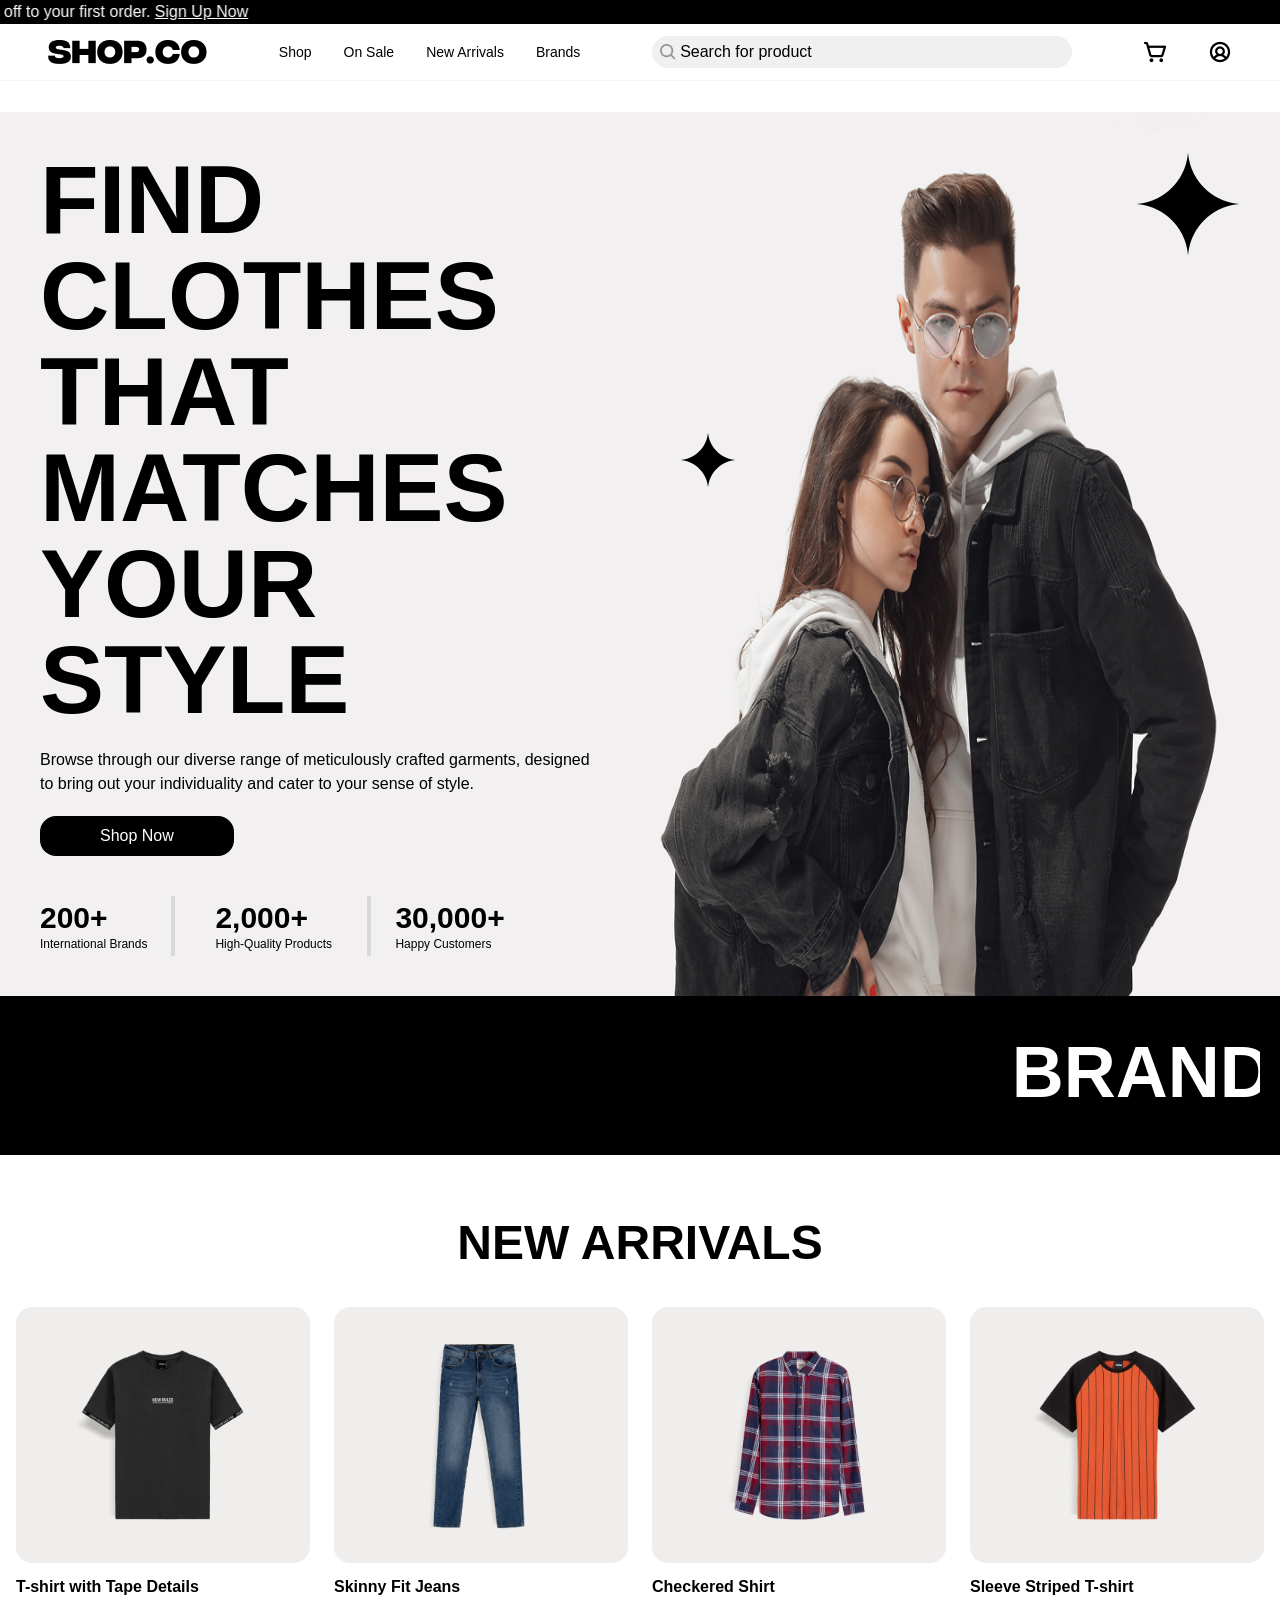
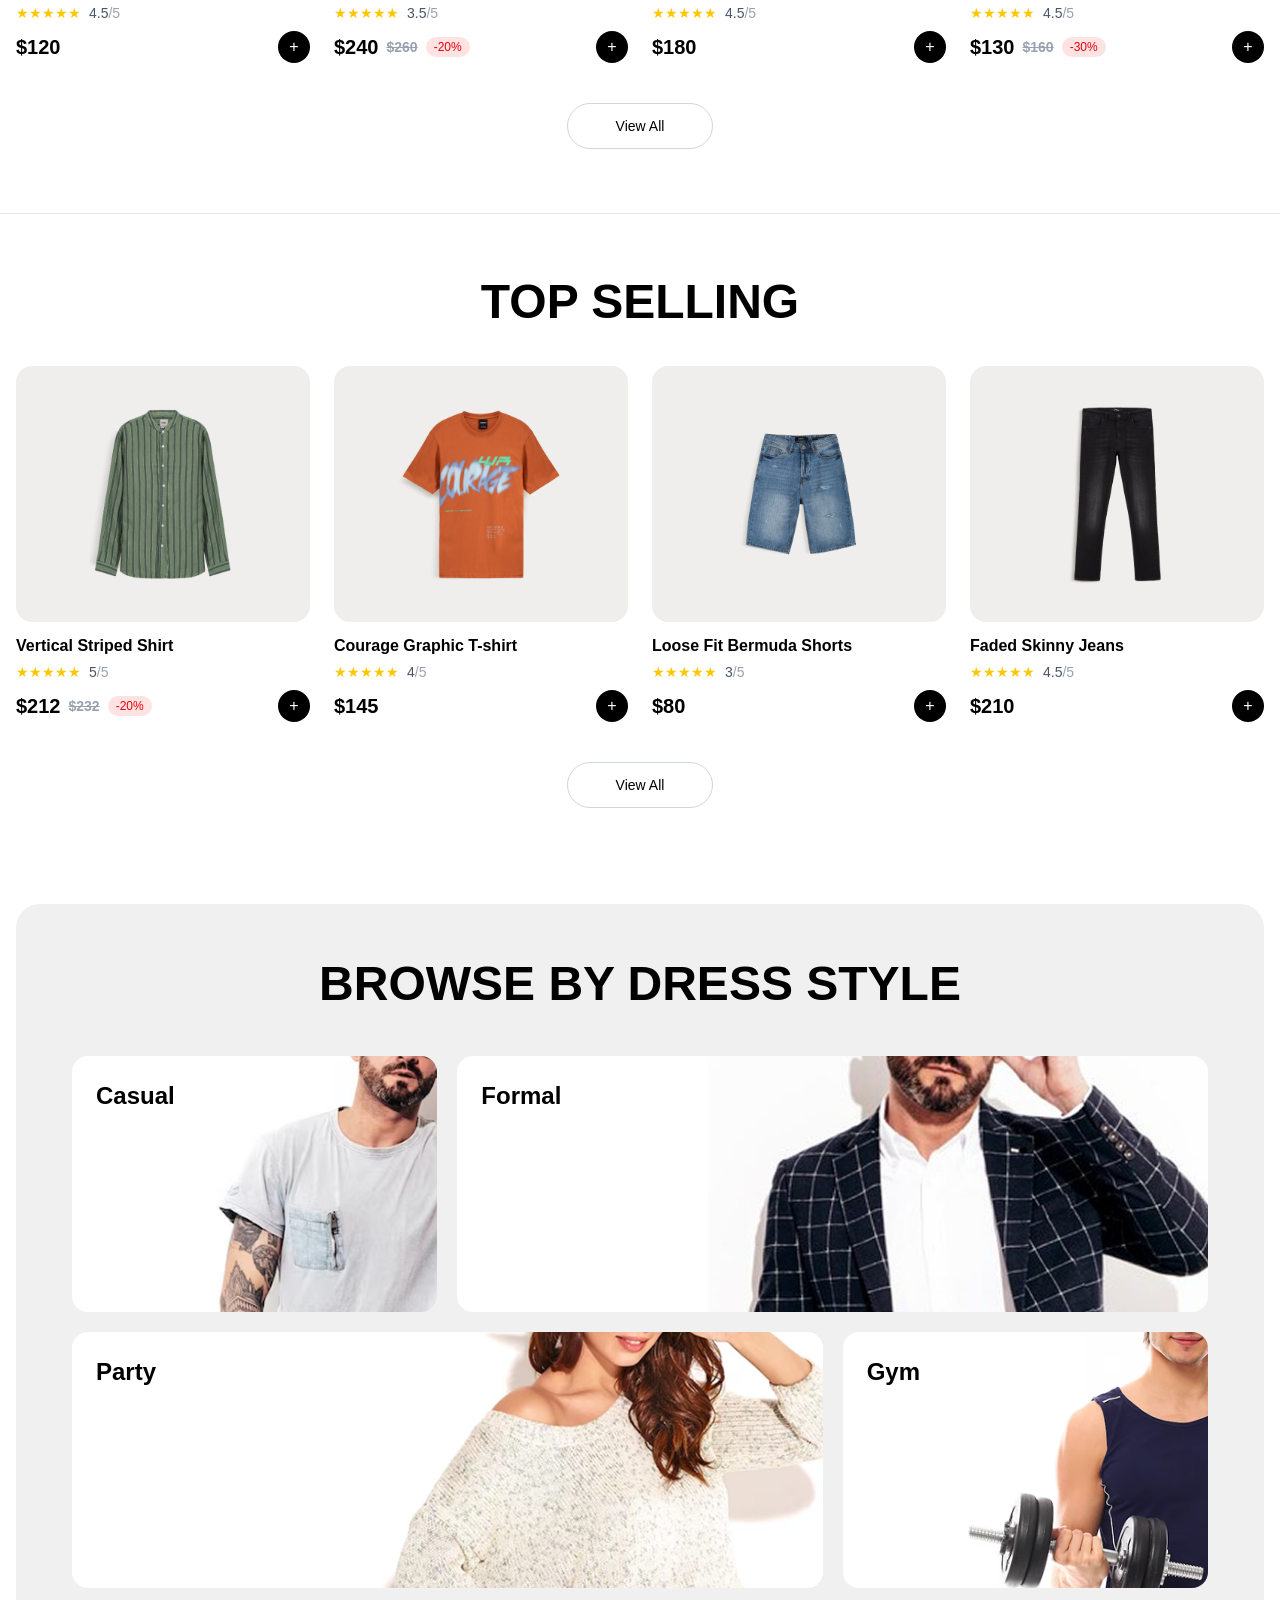
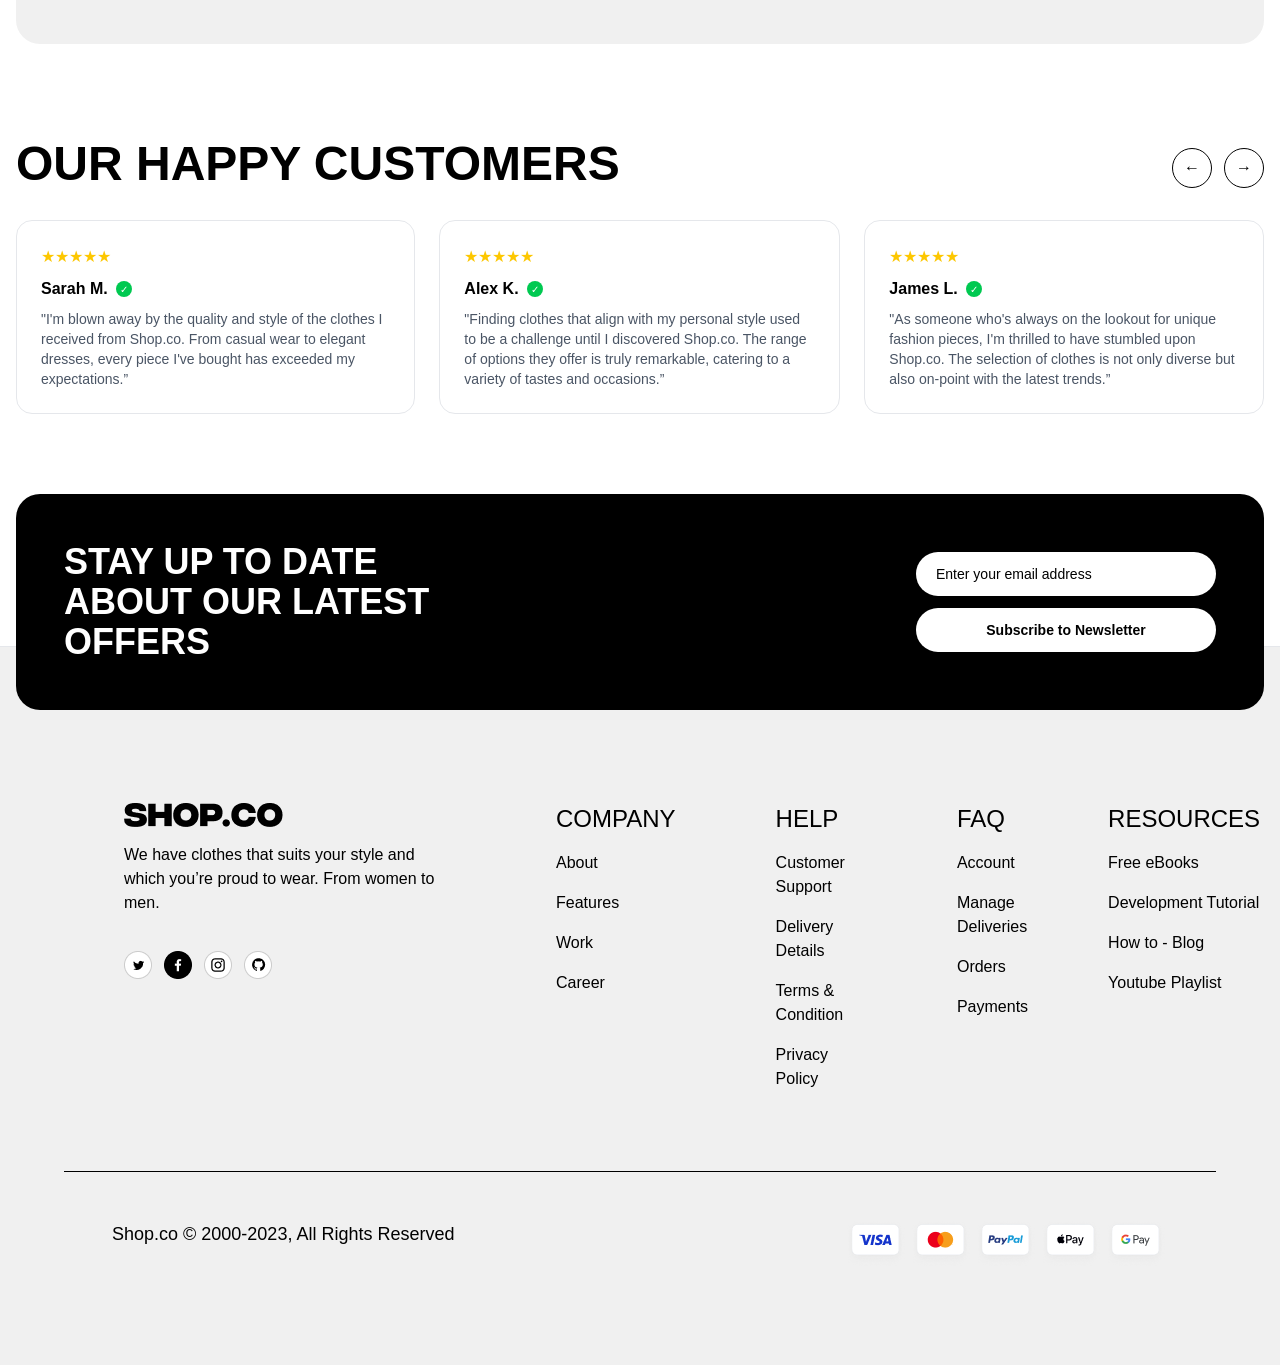
==== commit 32eca3fe: "third commit" ====
--- a/src/index.html
+++ b/src/index.html
@@ -4,7 +4,7 @@
     <meta charset="UTF-8" />
     <meta name="viewport" content="width=device-width, initial-scale=1.0" />
     <link rel="stylesheet" href="./output.css" />
-    <title>Shop.Co</title>
+    <title>Shop.Co-Home</title>
     <link rel="icon" href="./asset/image/Frame.png" />
   </head>
   <body class="bg-white text-black font-sans antialiased pt-28">
@@ -46,7 +46,7 @@
           <a href="./category.html" class="hover:text-gray-600">On Sale</a>
         </li>
         <li>
-          <a href="./shop.html" class="hover:text-gray-600">New Arrivals</a>
+          <a href="./index.html" class="hover:text-gray-600">New Arrivals</a>
         </li>
         <li><a href="./index.html" class="hover:text-gray-600">Brands</a></li>
       </ul>
@@ -57,6 +57,7 @@
 
         <input
           type="text"
+          id="search-input"
           placeholder="Search for product"
           class="outline-none bg-transparent hidden md:block w-96"
         />
@@ -96,7 +97,7 @@
             <li><a href="./index.html">Home</a></li>
             <li><a href="./shop.html">Shop</a></li>
             <li><a href="./category.html">On Sale</a></li>
-            <li><a href="./shop.html">New Arrivals</a></li>
+            <li><a href="./index.html">New Arrivals</a></li>
             <li><a href="./index.html">Brands</a></li>
           </ul>
         </div>
@@ -293,7 +294,7 @@
               class="absolute right-0 top-0 h-full w-2/3 object-cover object-left group-hover:scale-105 transition duration-300"
             />
           </a>
-          <!-- Gym (1 Col) -->
+          <!-- Gym  -->
           <a
             href="./category.html?style=gym"
             class="md:col-span-1 bg-white rounded-2xl p-6 h-48 md:h-64 relative overflow-hidden group"
@@ -544,5 +545,8 @@
     </footer>
 
     <script src="script.js"></script>
+    <script src="shop.js"></script>
+    <script src="category.js"></script>
+    <script src="cart.js"></script>
   </body>
 </html>
--- a/src/output.css
+++ b/src/output.css
@@ -16,6 +16,7 @@
     --color-red-700: oklch(50.5% 0.213 27.518);
     --color-orange-400: oklch(75% 0.183 55.934);
     --color-orange-500: oklch(70.5% 0.213 47.604);
+    --color-amber-400: oklch(82.8% 0.189 84.429);
     --color-yellow-400: oklch(85.2% 0.199 91.936);
     --color-green-500: oklch(72.3% 0.219 149.579);
     --color-sky-400: oklch(74.6% 0.16 232.661);
@@ -254,6 +255,9 @@
   .inset-0 {
     inset: 0px;
   }
+  .-top-1\.5 {
+    top: calc(var(--spacing) * -1.5);
+  }
   .-top-2 {
     top: calc(var(--spacing) * -2);
   }
@@ -293,6 +297,9 @@
   .right-5 {
     right: calc(var(--spacing) * 5);
   }
+  .right-\[30\%\] {
+    right: 30%;
+  }
   .left-0 {
     left: 0px;
   }
@@ -301,6 +308,9 @@
   }
   .left-3\.5 {
     left: calc(var(--spacing) * 3.5);
+  }
+  .left-\[10\%\] {
+    left: 10%;
   }
   .z-10 {
     z-index: 10;
@@ -332,6 +342,9 @@
       max-width: 96rem;
     }
   }
+  .mx-2 {
+    margin-inline: calc(var(--spacing) * 2);
+  }
   .mx-auto {
     margin-inline: auto;
   }
@@ -341,6 +354,9 @@
   .my-2 {
     margin-block: calc(var(--spacing) * 2);
   }
+  .my-3 {
+    margin-block: calc(var(--spacing) * 3);
+  }
   .my-5 {
     margin-block: calc(var(--spacing) * 5);
   }
@@ -422,6 +438,9 @@
   .mb-4 {
     margin-bottom: calc(var(--spacing) * 4);
   }
+  .mb-5 {
+    margin-bottom: calc(var(--spacing) * 5);
+  }
   .mb-6 {
     margin-bottom: calc(var(--spacing) * 6);
   }
@@ -436,6 +455,9 @@
   }
   .mb-16 {
     margin-bottom: calc(var(--spacing) * 16);
+  }
+  .ml-0\.5 {
+    margin-left: calc(var(--spacing) * 0.5);
   }
   .ml-1 {
     margin-left: var(--spacing);
@@ -476,6 +498,12 @@
   .h-1 {
     height: var(--spacing);
   }
+  .h-1\.5 {
+    height: calc(var(--spacing) * 1.5);
+  }
+  .h-2 {
+    height: calc(var(--spacing) * 2);
+  }
   .h-3 {
     height: calc(var(--spacing) * 3);
   }
@@ -530,6 +558,9 @@
   .h-48 {
     height: calc(var(--spacing) * 48);
   }
+  .h-60 {
+    height: calc(var(--spacing) * 60);
+  }
   .h-96 {
     height: calc(var(--spacing) * 96);
   }
@@ -593,12 +624,18 @@
   .w-10 {
     width: calc(var(--spacing) * 10);
   }
+  .w-15 {
+    width: calc(var(--spacing) * 15);
+  }
   .w-20 {
     width: calc(var(--spacing) * 20);
   }
   .w-24 {
     width: calc(var(--spacing) * 24);
   }
+  .w-25 {
+    width: calc(var(--spacing) * 25);
+  }
   .w-30 {
     width: calc(var(--spacing) * 30);
   }
@@ -727,6 +764,9 @@
   }
   .gap-1 {
     gap: var(--spacing);
+  }
+  .gap-1\.5 {
+    gap: calc(var(--spacing) * 1.5);
   }
   .gap-2 {
     gap: calc(var(--spacing) * 2);
@@ -768,6 +808,11 @@
     margin-block-start: calc(calc(var(--spacing) * 3) * var(--tw-space-y-reverse));
     margin-block-end: calc(calc(var(--spacing) * 3) * calc(1 - var(--tw-space-y-reverse)));
   }
+  :where(.space-y-3\.5 > :not(:last-child)) {
+    --tw-space-y-reverse: 0;
+    margin-block-start: calc(calc(var(--spacing) * 3.5) * var(--tw-space-y-reverse));
+    margin-block-end: calc(calc(var(--spacing) * 3.5) * calc(1 - var(--tw-space-y-reverse)));
+  }
   :where(.space-y-4 > :not(:last-child)) {
     --tw-space-y-reverse: 0;
     margin-block-start: calc(calc(var(--spacing) * 4) * var(--tw-space-y-reverse));
@@ -851,6 +896,9 @@
   .border-transparent {
     border-color: transparent;
   }
+  .bg-\[\#00C12B\] {
+    background-color: #00C12B;
+  }
   .bg-\[\#000000\] {
     background-color: #000000;
   }
@@ -863,6 +911,15 @@
   .bg-\[\#4F533E\] {
     background-color: #4F533E;
   }
+  .bg-\[\#06CAF5\] {
+    background-color: #06CAF5;
+  }
+  .bg-\[\#7D06F5\] {
+    background-color: #7D06F5;
+  }
+  .bg-\[\#063AF5\] {
+    background-color: #063AF5;
+  }
   .bg-\[\#314F4A\] {
     background-color: #314F4A;
   }
@@ -877,6 +934,18 @@
   }
   .bg-\[\#F2F0F1\] {
     background-color: #F2F0F1;
+  }
+  .bg-\[\#F5DD06\] {
+    background-color: #F5DD06;
+  }
+  .bg-\[\#F506A4\] {
+    background-color: #F506A4;
+  }
+  .bg-\[\#F50606\] {
+    background-color: #F50606;
+  }
+  .bg-\[\#F57906\] {
+    background-color: #F57906;
   }
   .bg-black {
     background-color: var(--color-black);
@@ -893,6 +962,9 @@
   .bg-gray-100 {
     background-color: var(--color-gray-100);
   }
+  .bg-gray-200 {
+    background-color: var(--color-gray-200);
+  }
   .bg-green-500 {
     background-color: var(--color-green-500);
   }
@@ -968,6 +1040,12 @@
   .p-10 {
     padding: calc(var(--spacing) * 10);
   }
+  .p-12 {
+    padding: calc(var(--spacing) * 12);
+  }
+  .p-15 {
+    padding: calc(var(--spacing) * 15);
+  }
   .px-0 {
     padding-inline: 0px;
   }
@@ -1090,6 +1168,9 @@
   }
   .pb-8 {
     padding-bottom: calc(var(--spacing) * 8);
+  }
+  .pb-10 {
+    padding-bottom: calc(var(--spacing) * 10);
   }
   .pb-12 {
     padding-bottom: calc(var(--spacing) * 12);
@@ -1196,6 +1277,12 @@
   .tracking-wider {
     --tw-tracking: var(--tracking-wider);
     letter-spacing: var(--tracking-wider);
+  }
+  .text-\[\#FF3333\] {
+    color: #FF3333;
+  }
+  .text-amber-400 {
+    color: var(--color-amber-400);
   }
   .text-black {
     color: var(--color-black);
@@ -1252,8 +1339,15 @@
     -webkit-font-smoothing: antialiased;
     -moz-osx-font-smoothing: grayscale;
   }
+  .placeholder-gray-500::placeholder {
+    color: var(--color-gray-500);
+  }
   .accent-black {
     accent-color: var(--color-black);
+  }
+  .shadow {
+    --tw-shadow: 0 1px 3px 0 var(--tw-shadow-color, rgb(0 0 0 / 0.1)), 0 1px 2px -1px var(--tw-shadow-color, rgb(0 0 0 / 0.1));
+    box-shadow: var(--tw-inset-shadow), var(--tw-inset-ring-shadow), var(--tw-ring-offset-shadow), var(--tw-ring-shadow), var(--tw-shadow);
   }
   .shadow-2xl {
     --tw-shadow: 0 25px 50px -12px var(--tw-shadow-color, rgb(0 0 0 / 0.25));
@@ -1338,6 +1432,9 @@
     .hover\:bg-gray-800:hover {
       background-color: var(--color-gray-800);
     }
+    .hover\:bg-gray-900:hover {
+      background-color: var(--color-gray-900);
+    }
     .hover\:bg-gray-950:hover {
       background-color: var(--color-gray-950);
     }
@@ -1413,6 +1510,9 @@
     .sm\:h-52 {
       height: calc(var(--spacing) * 52);
     }
+    .sm\:h-72 {
+      height: calc(var(--spacing) * 72);
+    }
     .sm\:w-24 {
       width: calc(var(--spacing) * 24);
     }
@@ -1558,6 +1658,12 @@
     .md\:w-64 {
       width: calc(var(--spacing) * 64);
     }
+    .md\:w-72 {
+      width: calc(var(--spacing) * 72);
+    }
+    .md\:w-96 {
+      width: calc(var(--spacing) * 96);
+    }
     .md\:w-\[42\%\] {
       width: 42%;
     }
@@ -1566,6 +1672,12 @@
     }
     .md\:w-auto {
       width: auto;
+    }
+    .md\:w-full {
+      width: 100%;
+    }
+    .md\:max-w-md {
+      max-width: var(--container-md);
     }
     .md\:max-w-none {
       max-width: none;
@@ -1730,6 +1842,9 @@
     .lg\:hidden {
       display: none;
     }
+    .lg\:h-80 {
+      height: calc(var(--spacing) * 80);
+    }
     .lg\:w-96 {
       width: calc(var(--spacing) * 96);
     }
@@ -1750,6 +1865,12 @@
     }
     .lg\:items-center {
       align-items: center;
+    }
+    .lg\:gap-5 {
+      gap: calc(var(--spacing) * 5);
+    }
+    .lg\:gap-8 {
+      gap: calc(var(--spacing) * 8);
     }
     .lg\:gap-12 {
       gap: calc(var(--spacing) * 12);
@@ -1766,6 +1887,14 @@
     .lg\:text-5xl {
       font-size: var(--text-5xl);
       line-height: var(--tw-leading, var(--text-5xl--line-height));
+    }
+    .lg\:text-base {
+      font-size: var(--text-base);
+      line-height: var(--tw-leading, var(--text-base--line-height));
+    }
+    .lg\:text-xl {
+      font-size: var(--text-xl);
+      line-height: var(--tw-leading, var(--text-xl--line-height));
     }
   }
 }
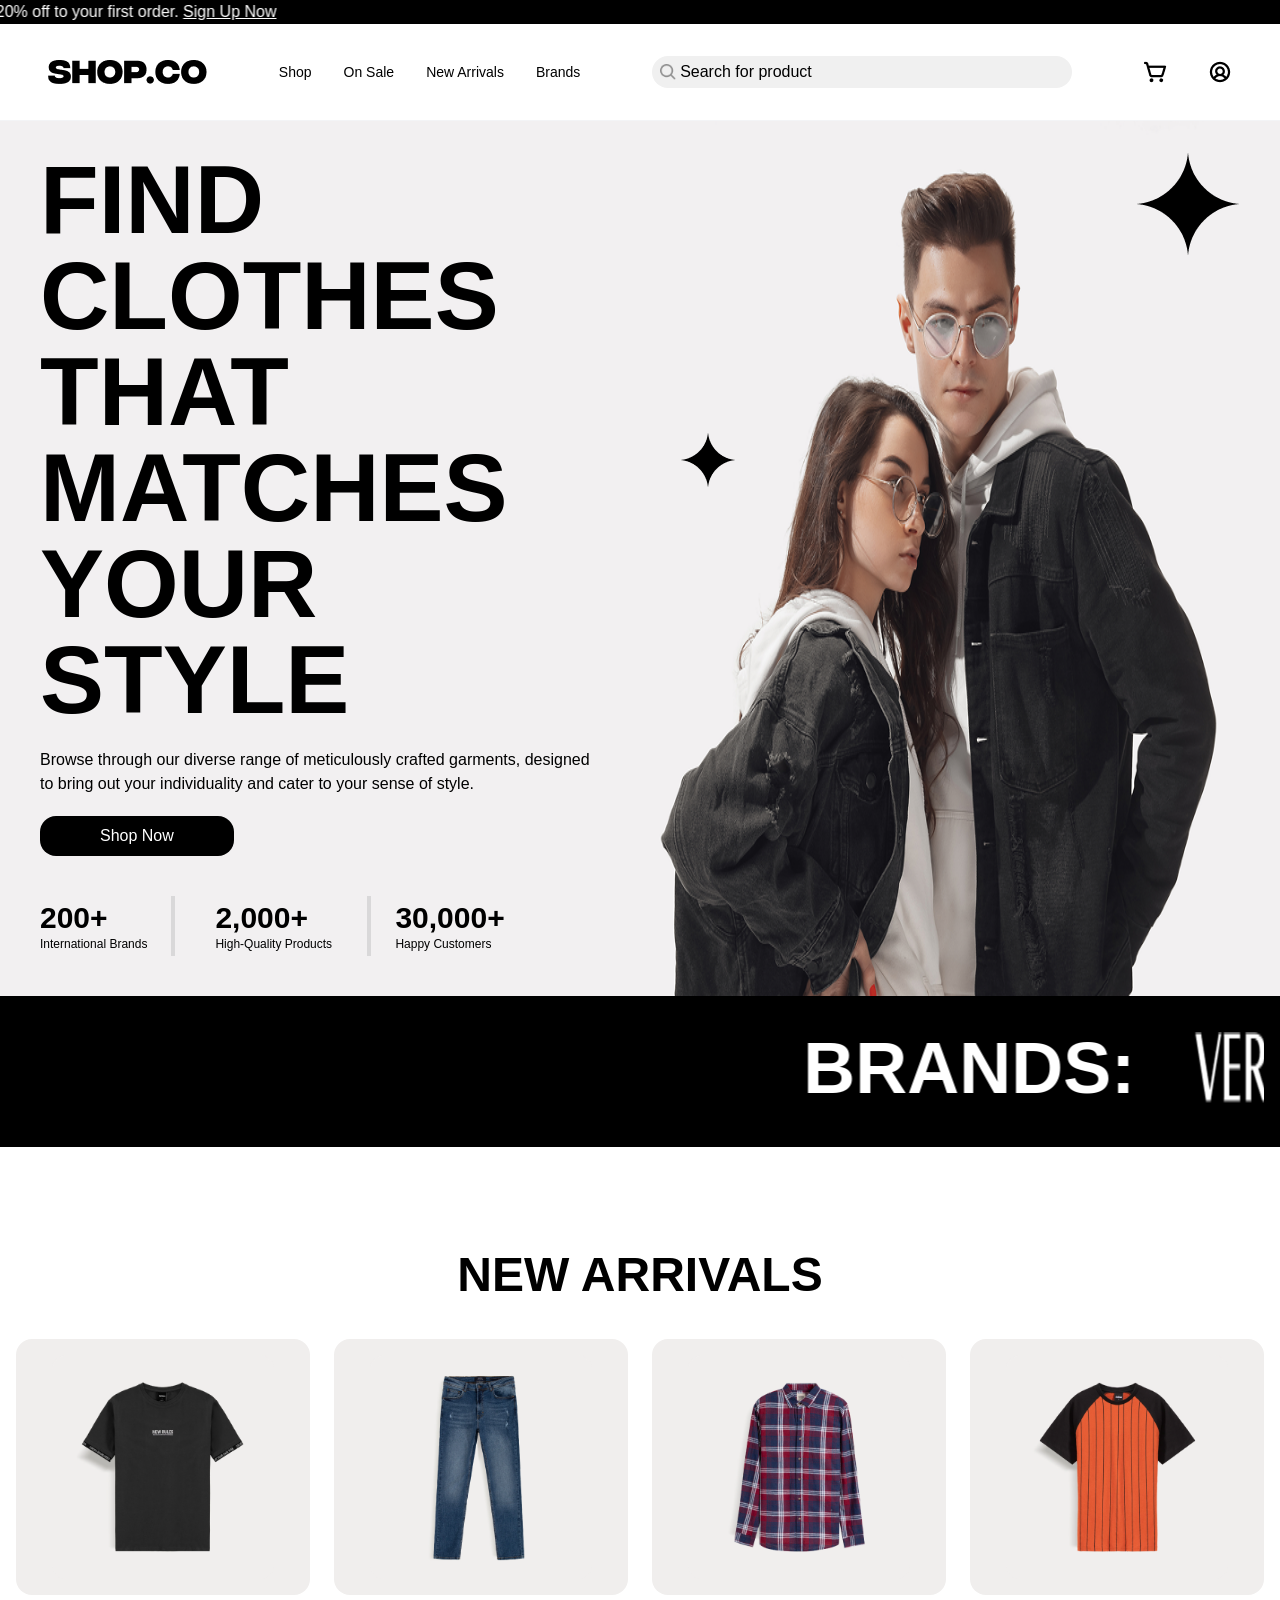
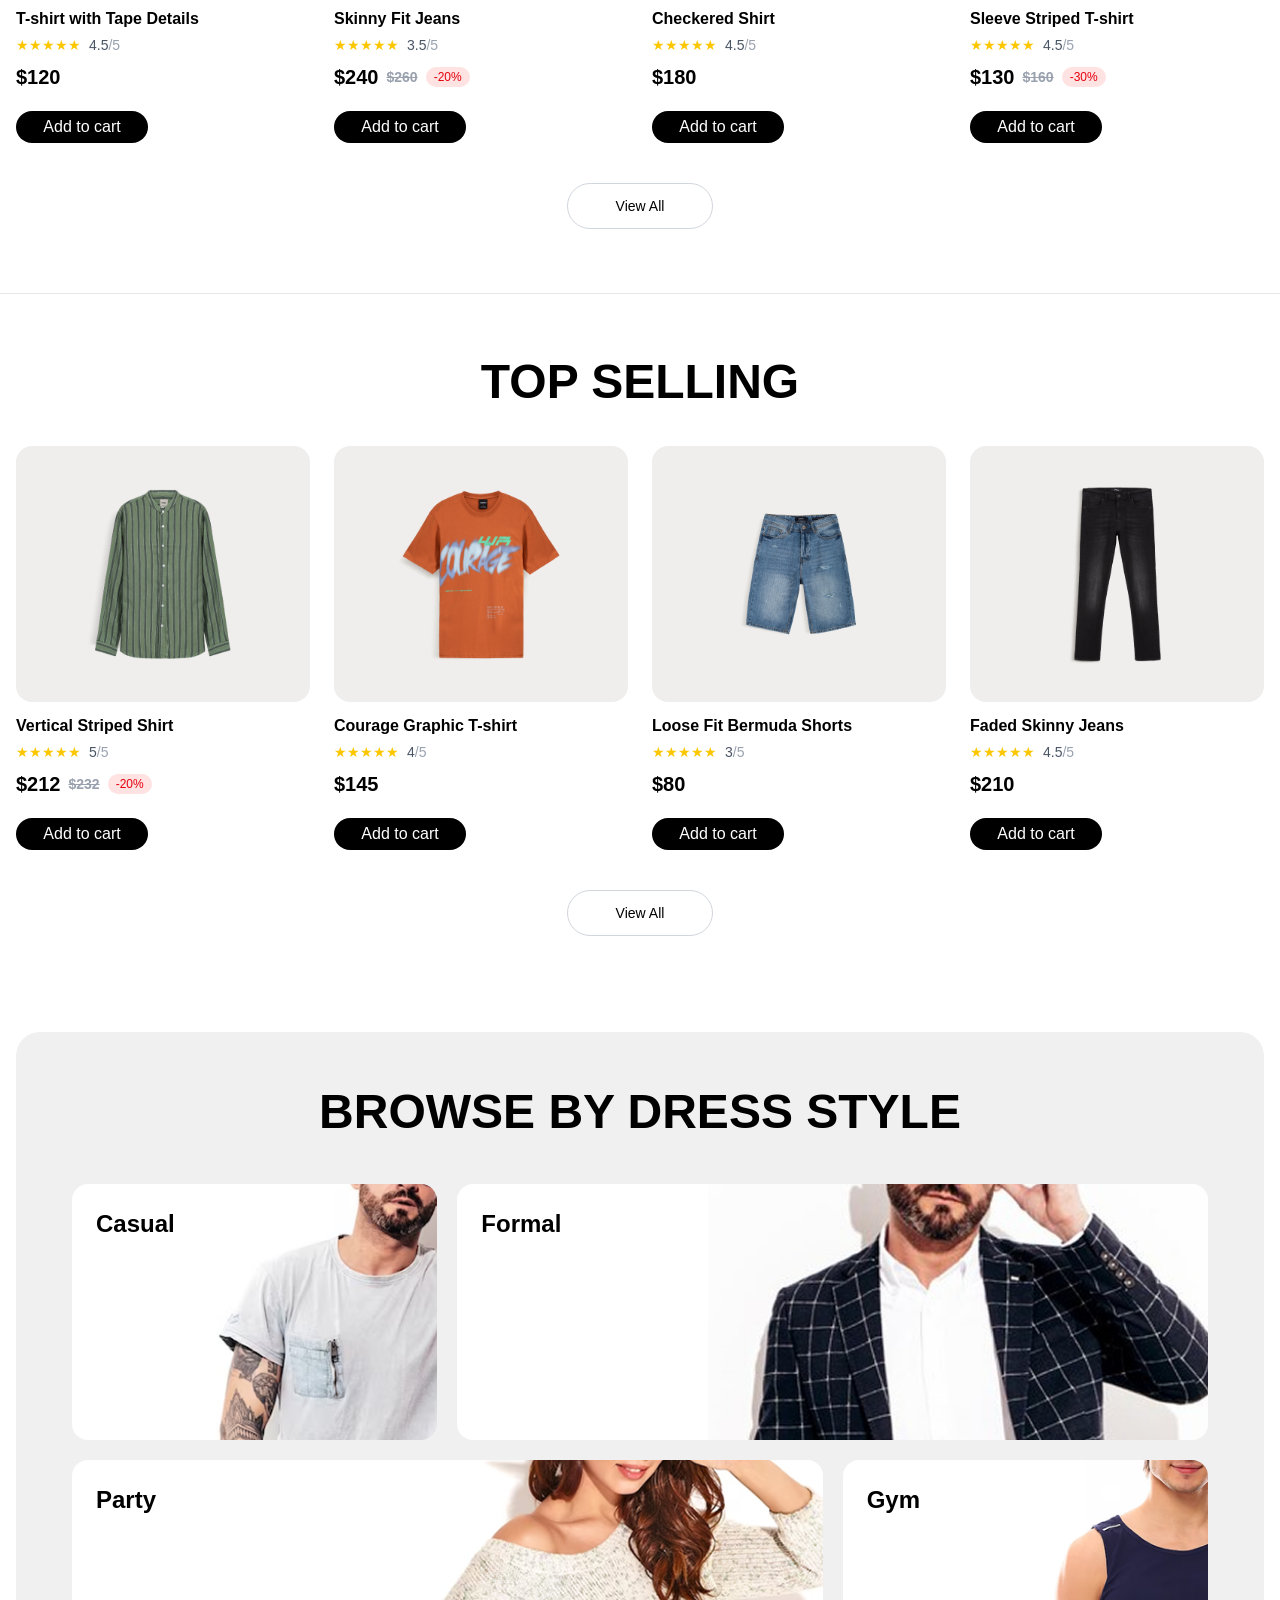
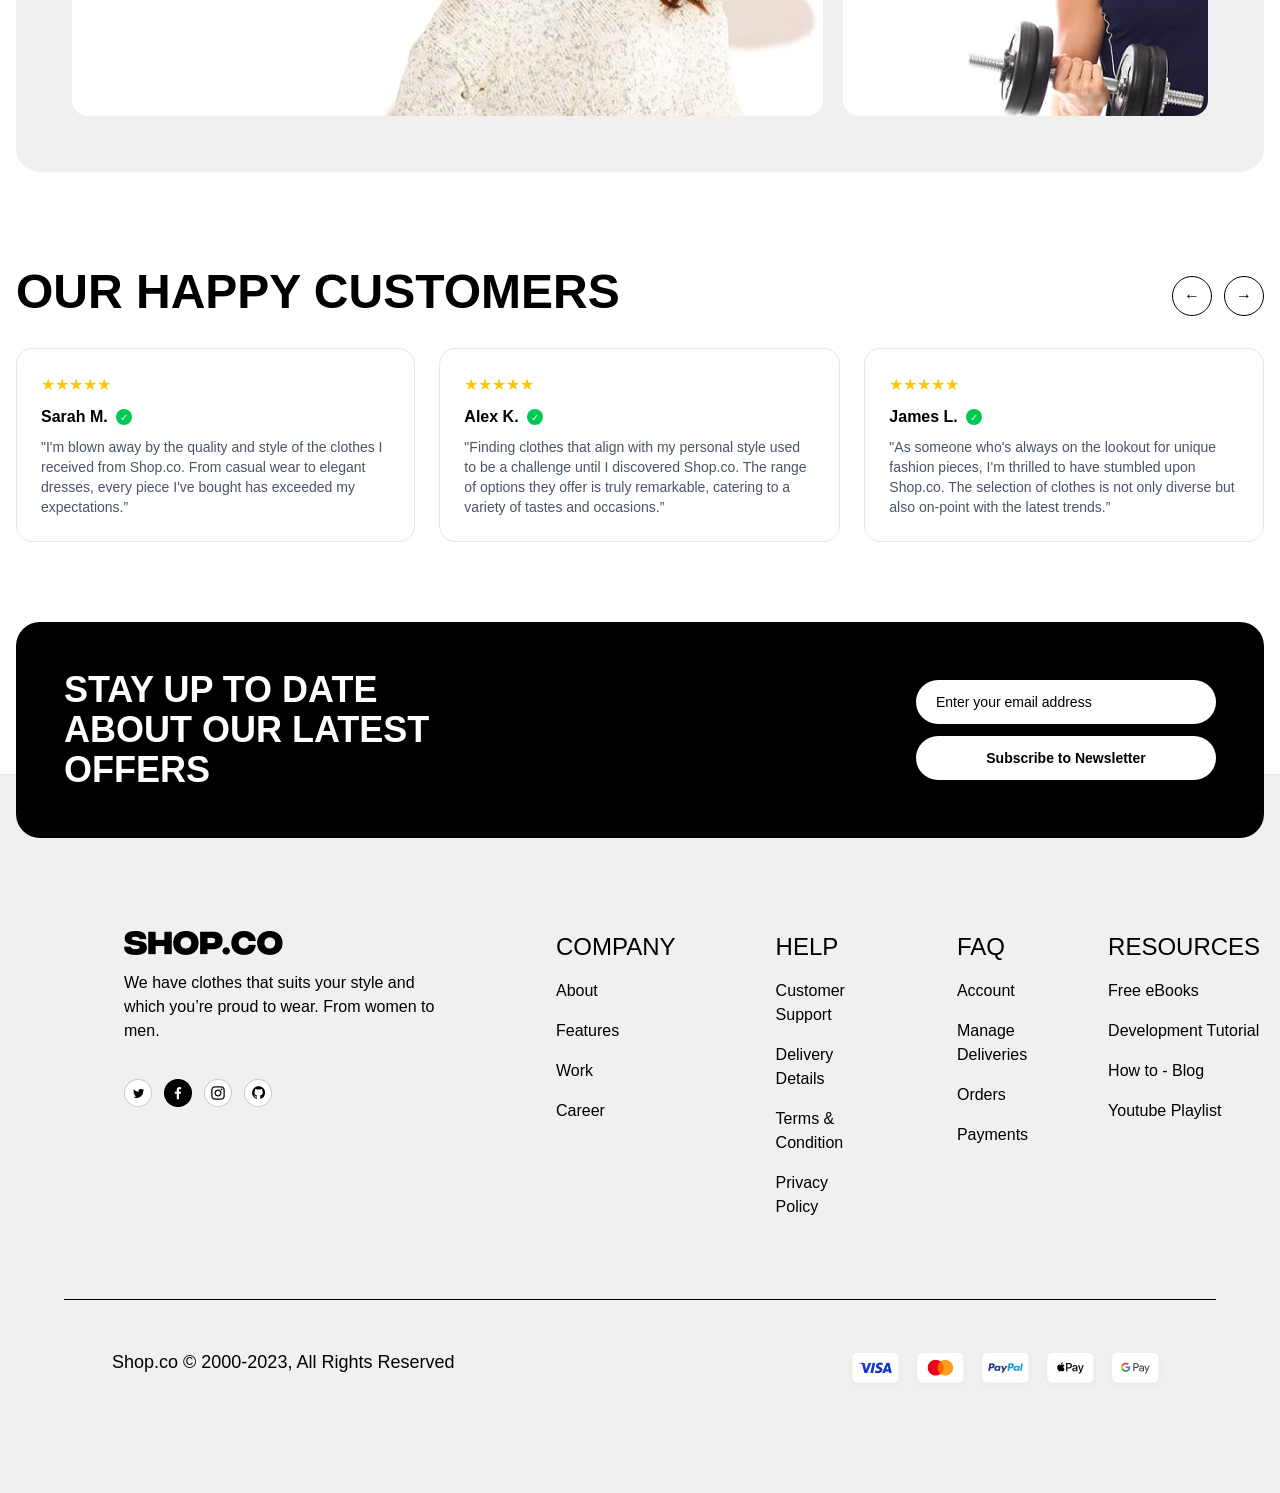
==== commit 744302db: "fourth commit" ====
--- a/src/index.html
+++ b/src/index.html
@@ -23,7 +23,7 @@
 
     <!-- Desktop & Main Navbar -->
     <nav
-      class="fixed top-6 left-0 w-full z-40 bg-white border-b border-gray-100 px-4 md:px-12 py-3 flex items-center justify-between"
+      class="fixed top-6 left-0 w-full z-40 bg-white border-b border-gray-100 px-4 md:px-12 py-8 flex items-center justify-between"
     >
       <div class="flex items-center gap-4">
         <img
@@ -46,9 +46,9 @@
           <a href="./category.html" class="hover:text-gray-600">On Sale</a>
         </li>
         <li>
-          <a href="./index.html" class="hover:text-gray-600">New Arrivals</a>
+          <a href="#new-arrivals" class="hover:text-gray-600">New Arrivals</a>
         </li>
-        <li><a href="./index.html" class="hover:text-gray-600">Brands</a></li>
+        <li><a href="#brands" class="hover:text-gray-600">Brands</a></li>
       </ul>
 
       <!-- Search Input -->
@@ -97,8 +97,8 @@
             <li><a href="./index.html">Home</a></li>
             <li><a href="./shop.html">Shop</a></li>
             <li><a href="./category.html">On Sale</a></li>
-            <li><a href="./index.html">New Arrivals</a></li>
-            <li><a href="./index.html">Brands</a></li>
+            <li><a href="#new-arrivals">New Arrivals</a></li>
+            <li><a href="#brands">Brands</a></li>
           </ul>
         </div>
 
@@ -194,8 +194,12 @@
 
     <!-- BRAND SECTION -->
 
-    <div class="relative bg-black p-5 top-0">
-      <marquee behavior="" direction="" speed="12">
+    <div
+      class="relative bg-black p-4 top-0"
+      style="scroll-margin-top: 200px"
+      id="brands"
+    >
+      <marquee behavior="" direction="" speed="12" scrollamount="10">
         <div class="flex gap-15 py-5">
           <div class="text-white font-bold text-5xl md:text-7xl">BRANDS:</div>
 
@@ -213,17 +217,18 @@
     </div>
 
     <!-- New Arrivals -->
-    <section class="max-w-7xl mx-auto px-4 py-16">
+    <section class="max-w-7xl mx-auto px-4 py-16 md:mt-10">
       <h2 class="text-3xl md:text-5xl font-black text-center mb-10">
         NEW ARRIVALS
       </h2>
       <div
         id="new-arrivals"
         class="grid grid-cols-2 md:grid-cols-4 gap-4 md:gap-6"
+        style="scroll-margin-top: 200px"
       ></div>
       <div class="text-center mt-10">
         <a
-          href="./shop.html"
+          href="./category.html"
           class="inline-block border border-gray-300 px-12 py-3 rounded-full hover:bg-black hover:text-white transition font-medium text-sm"
           >View All</a
         >
--- a/src/output.css
+++ b/src/output.css
@@ -8,23 +8,18 @@
       "Segoe UI Symbol", "Noto Color Emoji";
     --font-mono: ui-monospace, SFMono-Regular, Menlo, Monaco, Consolas, "Liberation Mono",
       "Courier New", monospace;
-    --color-red-50: oklch(97.1% 0.013 17.38);
     --color-red-100: oklch(93.6% 0.032 17.717);
-    --color-red-400: oklch(70.4% 0.191 22.216);
     --color-red-500: oklch(63.7% 0.237 25.331);
     --color-red-600: oklch(57.7% 0.245 27.325);
     --color-red-700: oklch(50.5% 0.213 27.518);
-    --color-orange-400: oklch(75% 0.183 55.934);
     --color-orange-500: oklch(70.5% 0.213 47.604);
     --color-amber-400: oklch(82.8% 0.189 84.429);
     --color-yellow-400: oklch(85.2% 0.199 91.936);
     --color-green-500: oklch(72.3% 0.219 149.579);
     --color-sky-400: oklch(74.6% 0.16 232.661);
-    --color-sky-500: oklch(68.5% 0.169 237.323);
     --color-blue-600: oklch(54.6% 0.245 262.881);
     --color-purple-600: oklch(55.8% 0.288 302.321);
     --color-pink-500: oklch(65.6% 0.241 354.308);
-    --color-slate-600: oklch(44.6% 0.043 257.281);
     --color-gray-50: oklch(98.5% 0.002 247.839);
     --color-gray-100: oklch(96.7% 0.003 264.542);
     --color-gray-200: oklch(92.8% 0.006 264.531);
@@ -42,7 +37,6 @@
     --container-xs: 20rem;
     --container-sm: 24rem;
     --container-md: 28rem;
-    --container-2xl: 42rem;
     --container-7xl: 80rem;
     --text-xs: 0.75rem;
     --text-xs--line-height: calc(1 / 0.75);
@@ -62,8 +56,6 @@
     --text-4xl--line-height: calc(2.5 / 2.25);
     --text-5xl: 3rem;
     --text-5xl--line-height: 1;
-    --text-6xl: 3.75rem;
-    --text-6xl--line-height: 1;
     --text-7xl: 4.5rem;
     --text-7xl--line-height: 1;
     --text-8xl: 6rem;
@@ -77,7 +69,6 @@
     --font-weight-black: 900;
     --tracking-tighter: -0.05em;
     --tracking-tight: -0.025em;
-    --tracking-wide: 0.025em;
     --tracking-wider: 0.05em;
     --leading-tight: 1.25;
     --leading-relaxed: 1.625;
@@ -255,30 +246,15 @@
   .inset-0 {
     inset: 0px;
   }
-  .-top-1\.5 {
-    top: calc(var(--spacing) * -1.5);
-  }
   .-top-2 {
     top: calc(var(--spacing) * -2);
   }
-  .-top-64 {
-    top: calc(var(--spacing) * -64);
-  }
   .top-0 {
     top: 0px;
   }
-  .top-3 {
-    top: calc(var(--spacing) * 3);
-  }
   .top-6 {
     top: calc(var(--spacing) * 6);
   }
-  .top-7 {
-    top: calc(var(--spacing) * 7);
-  }
-  .top-8 {
-    top: calc(var(--spacing) * 8);
-  }
   .top-12 {
     top: calc(var(--spacing) * 12);
   }
@@ -297,21 +273,9 @@
   .right-5 {
     right: calc(var(--spacing) * 5);
   }
-  .right-\[30\%\] {
-    right: 30%;
-  }
   .left-0 {
     left: 0px;
   }
-  .left-3 {
-    left: calc(var(--spacing) * 3);
-  }
-  .left-3\.5 {
-    left: calc(var(--spacing) * 3.5);
-  }
-  .left-\[10\%\] {
-    left: 10%;
-  }
   .z-10 {
     z-index: 10;
   }
@@ -320,9 +284,6 @@
   }
   .z-50 {
     z-index: 50;
-  }
-  .z-\[999\] {
-    z-index: 999;
   }
   .container {
     width: 100%;
@@ -354,9 +315,6 @@
   .my-2 {
     margin-block: calc(var(--spacing) * 2);
   }
-  .my-3 {
-    margin-block: calc(var(--spacing) * 3);
-  }
   .my-5 {
     margin-block: calc(var(--spacing) * 5);
   }
@@ -366,12 +324,6 @@
   .my-16 {
     margin-block: calc(var(--spacing) * 16);
   }
-  .my-auto {
-    margin-block: auto;
-  }
-  .mt-0 {
-    margin-top: 0px;
-  }
   .mt-0\.5 {
     margin-top: calc(var(--spacing) * 0.5);
   }
@@ -396,27 +348,15 @@
   .mt-10 {
     margin-top: calc(var(--spacing) * 10);
   }
-  .mt-15 {
-    margin-top: calc(var(--spacing) * 15);
-  }
   .mt-16 {
     margin-top: calc(var(--spacing) * 16);
   }
-  .mt-20 {
-    margin-top: calc(var(--spacing) * 20);
-  }
-  .mt-24 {
-    margin-top: calc(var(--spacing) * 24);
-  }
   .mt-25 {
     margin-top: calc(var(--spacing) * 25);
   }
   .mt-28 {
     margin-top: calc(var(--spacing) * 28);
   }
-  .mr-2 {
-    margin-right: calc(var(--spacing) * 2);
-  }
   .mr-6 {
     margin-right: calc(var(--spacing) * 6);
   }
@@ -455,12 +395,6 @@
   }
   .mb-16 {
     margin-bottom: calc(var(--spacing) * 16);
-  }
-  .ml-0\.5 {
-    margin-left: calc(var(--spacing) * 0.5);
-  }
-  .ml-1 {
-    margin-left: var(--spacing);
   }
   .ml-6 {
     margin-left: calc(var(--spacing) * 6);
@@ -489,21 +423,12 @@
   .inline-block {
     display: inline-block;
   }
-  .table {
-    display: table;
-  }
   .aspect-square {
     aspect-ratio: 1 / 1;
   }
   .h-1 {
     height: var(--spacing);
   }
-  .h-1\.5 {
-    height: calc(var(--spacing) * 1.5);
-  }
-  .h-2 {
-    height: calc(var(--spacing) * 2);
-  }
   .h-3 {
     height: calc(var(--spacing) * 3);
   }
@@ -531,51 +456,27 @@
   .h-10 {
     height: calc(var(--spacing) * 10);
   }
-  .h-12 {
-    height: calc(var(--spacing) * 12);
-  }
-  .h-14 {
-    height: calc(var(--spacing) * 14);
-  }
   .h-15 {
     height: calc(var(--spacing) * 15);
   }
   .h-20 {
     height: calc(var(--spacing) * 20);
   }
-  .h-24 {
-    height: calc(var(--spacing) * 24);
-  }
   .h-30 {
     height: calc(var(--spacing) * 30);
   }
-  .h-40 {
-    height: calc(var(--spacing) * 40);
-  }
   .h-44 {
     height: calc(var(--spacing) * 44);
   }
   .h-48 {
     height: calc(var(--spacing) * 48);
   }
-  .h-60 {
-    height: calc(var(--spacing) * 60);
-  }
   .h-96 {
     height: calc(var(--spacing) * 96);
   }
-  .h-\[420px\] {
-    height: 420px;
-  }
-  .h-fit {
-    height: fit-content;
-  }
   .h-full {
     height: 100%;
   }
-  .max-h-\[530px\] {
-    max-height: 530px;
-  }
   .max-h-full {
     max-height: 100%;
   }
@@ -585,27 +486,15 @@
   .w-1 {
     width: var(--spacing);
   }
-  .w-1\/3 {
-    width: calc(1 / 3 * 100%);
-  }
-  .w-2 {
-    width: calc(var(--spacing) * 2);
-  }
   .w-2\/3 {
     width: calc(2 / 3 * 100%);
   }
-  .w-3 {
-    width: calc(var(--spacing) * 3);
-  }
   .w-3\.5 {
     width: calc(var(--spacing) * 3.5);
   }
   .w-4 {
     width: calc(var(--spacing) * 4);
   }
-  .w-4\/5 {
-    width: calc(4 / 5 * 100%);
-  }
   .w-5 {
     width: calc(var(--spacing) * 5);
   }
@@ -624,15 +513,9 @@
   .w-10 {
     width: calc(var(--spacing) * 10);
   }
-  .w-15 {
-    width: calc(var(--spacing) * 15);
-  }
   .w-20 {
     width: calc(var(--spacing) * 20);
   }
-  .w-24 {
-    width: calc(var(--spacing) * 24);
-  }
   .w-25 {
     width: calc(var(--spacing) * 25);
   }
@@ -642,11 +525,8 @@
   .w-32 {
     width: calc(var(--spacing) * 32);
   }
-  .w-36 {
-    width: calc(var(--spacing) * 36);
-  }
-  .w-40 {
-    width: calc(var(--spacing) * 40);
+  .w-33 {
+    width: calc(var(--spacing) * 33);
   }
   .w-64 {
     width: calc(var(--spacing) * 64);
@@ -660,18 +540,12 @@
   .w-\[80\%\] {
     width: 80%;
   }
-  .w-\[85\%\] {
-    width: 85%;
-  }
   .w-full {
     width: 100%;
   }
   .max-w-7xl {
     max-width: var(--container-7xl);
   }
-  .max-w-\[360px\] {
-    max-width: 360px;
-  }
   .max-w-full {
     max-width: 100%;
   }
@@ -687,9 +561,6 @@
   .min-w-0 {
     min-width: 0px;
   }
-  .min-w-\[20px\] {
-    min-width: 20px;
-  }
   .min-w-\[85\%\] {
     min-width: 85%;
   }
@@ -699,24 +570,15 @@
   .flex-1 {
     flex: 1;
   }
-  .flex-shrink {
-    flex-shrink: 1;
-  }
   .flex-shrink-0 {
     flex-shrink: 0;
   }
   .shrink-0 {
     flex-shrink: 0;
   }
-  .border-collapse {
-    border-collapse: collapse;
-  }
   .cursor-pointer {
     cursor: pointer;
   }
-  .resize {
-    resize: both;
-  }
   .snap-x {
     scroll-snap-type: x var(--tw-scroll-snap-strictness);
   }
@@ -729,9 +591,6 @@
   .grid-cols-2 {
     grid-template-columns: repeat(2, minmax(0, 1fr));
   }
-  .grid-cols-3 {
-    grid-template-columns: repeat(3, minmax(0, 1fr));
-  }
   .grid-cols-5 {
     grid-template-columns: repeat(5, minmax(0, 1fr));
   }
@@ -765,18 +624,12 @@
   .gap-1 {
     gap: var(--spacing);
   }
-  .gap-1\.5 {
-    gap: calc(var(--spacing) * 1.5);
-  }
   .gap-2 {
     gap: calc(var(--spacing) * 2);
   }
   .gap-3 {
     gap: calc(var(--spacing) * 3);
   }
-  .gap-3\.5 {
-    gap: calc(var(--spacing) * 3.5);
-  }
   .gap-4 {
     gap: calc(var(--spacing) * 4);
   }
@@ -789,30 +642,17 @@
   .gap-8 {
     gap: calc(var(--spacing) * 8);
   }
-  .gap-10 {
-    gap: calc(var(--spacing) * 10);
-  }
   .gap-15 {
     gap: calc(var(--spacing) * 15);
   }
   .gap-20 {
     gap: calc(var(--spacing) * 20);
-  }
-  :where(.space-y-2 > :not(:last-child)) {
-    --tw-space-y-reverse: 0;
-    margin-block-start: calc(calc(var(--spacing) * 2) * var(--tw-space-y-reverse));
-    margin-block-end: calc(calc(var(--spacing) * 2) * calc(1 - var(--tw-space-y-reverse)));
   }
   :where(.space-y-3 > :not(:last-child)) {
     --tw-space-y-reverse: 0;
     margin-block-start: calc(calc(var(--spacing) * 3) * var(--tw-space-y-reverse));
     margin-block-end: calc(calc(var(--spacing) * 3) * calc(1 - var(--tw-space-y-reverse)));
   }
-  :where(.space-y-3\.5 > :not(:last-child)) {
-    --tw-space-y-reverse: 0;
-    margin-block-start: calc(calc(var(--spacing) * 3.5) * var(--tw-space-y-reverse));
-    margin-block-end: calc(calc(var(--spacing) * 3.5) * calc(1 - var(--tw-space-y-reverse)));
-  }
   :where(.space-y-4 > :not(:last-child)) {
     --tw-space-y-reverse: 0;
     margin-block-start: calc(calc(var(--spacing) * 4) * var(--tw-space-y-reverse));
@@ -823,9 +663,6 @@
     margin-block-start: calc(calc(var(--spacing) * 5) * var(--tw-space-y-reverse));
     margin-block-end: calc(calc(var(--spacing) * 5) * calc(1 - var(--tw-space-y-reverse)));
   }
-  .self-end {
-    align-self: flex-end;
-  }
   .truncate {
     overflow: hidden;
     text-overflow: ellipsis;
@@ -896,30 +733,12 @@
   .border-transparent {
     border-color: transparent;
   }
-  .bg-\[\#00C12B\] {
-    background-color: #00C12B;
-  }
-  .bg-\[\#000000\] {
-    background-color: #000000;
-  }
   .bg-\[\#0000001A\] {
     background-color: #0000001A;
   }
   .bg-\[\#4F4E33\] {
     background-color: #4F4E33;
   }
-  .bg-\[\#4F533E\] {
-    background-color: #4F533E;
-  }
-  .bg-\[\#06CAF5\] {
-    background-color: #06CAF5;
-  }
-  .bg-\[\#7D06F5\] {
-    background-color: #7D06F5;
-  }
-  .bg-\[\#063AF5\] {
-    background-color: #063AF5;
-  }
   .bg-\[\#314F4A\] {
     background-color: #314F4A;
   }
@@ -934,18 +753,6 @@
   }
   .bg-\[\#F2F0F1\] {
     background-color: #F2F0F1;
-  }
-  .bg-\[\#F5DD06\] {
-    background-color: #F5DD06;
-  }
-  .bg-\[\#F506A4\] {
-    background-color: #F506A4;
-  }
-  .bg-\[\#F50606\] {
-    background-color: #F50606;
-  }
-  .bg-\[\#F57906\] {
-    background-color: #F57906;
   }
   .bg-black {
     background-color: var(--color-black);
@@ -962,9 +769,6 @@
   .bg-gray-100 {
     background-color: var(--color-gray-100);
   }
-  .bg-gray-200 {
-    background-color: var(--color-gray-200);
-  }
   .bg-green-500 {
     background-color: var(--color-green-500);
   }
@@ -983,9 +787,6 @@
   .bg-red-500 {
     background-color: var(--color-red-500);
   }
-  .bg-red-600 {
-    background-color: var(--color-red-600);
-  }
   .bg-sky-400 {
     background-color: var(--color-sky-400);
   }
@@ -1007,9 +808,6 @@
   .object-bottom {
     object-position: bottom;
   }
-  .object-center {
-    object-position: center;
-  }
   .object-left {
     object-position: left;
   }
@@ -1034,20 +832,29 @@
   .p-6 {
     padding: calc(var(--spacing) * 6);
   }
+  .p-7 {
+    padding: calc(var(--spacing) * 7);
+  }
   .p-8 {
     padding: calc(var(--spacing) * 8);
   }
   .p-10 {
     padding: calc(var(--spacing) * 10);
   }
-  .p-12 {
-    padding: calc(var(--spacing) * 12);
-  }
-  .p-15 {
-    padding: calc(var(--spacing) * 15);
-  }
-  .px-0 {
-    padding-inline: 0px;
+  .p-20 {
+    padding: calc(var(--spacing) * 20);
+  }
+  .p-25 {
+    padding: calc(var(--spacing) * 25);
+  }
+  .p-30 {
+    padding: calc(var(--spacing) * 30);
+  }
+  .p-40 {
+    padding: calc(var(--spacing) * 40);
+  }
+  .p-45 {
+    padding: calc(var(--spacing) * 45);
   }
   .px-0\.5 {
     padding-inline: calc(var(--spacing) * 0.5);
@@ -1079,9 +886,6 @@
   .px-12 {
     padding-inline: calc(var(--spacing) * 12);
   }
-  .py-0 {
-    padding-block: 0px;
-  }
   .py-0\.5 {
     padding-block: calc(var(--spacing) * 0.5);
   }
@@ -1115,33 +919,18 @@
   .py-8 {
     padding-block: calc(var(--spacing) * 8);
   }
-  .py-10 {
-    padding-block: calc(var(--spacing) * 10);
-  }
   .py-12 {
     padding-block: calc(var(--spacing) * 12);
   }
   .py-16 {
     padding-block: calc(var(--spacing) * 16);
   }
-  .pt-0 {
-    padding-top: 0px;
-  }
   .pt-0\.5 {
     padding-top: calc(var(--spacing) * 0.5);
   }
-  .pt-2 {
-    padding-top: calc(var(--spacing) * 2);
-  }
   .pt-6 {
     padding-top: calc(var(--spacing) * 6);
   }
-  .pt-8 {
-    padding-top: calc(var(--spacing) * 8);
-  }
-  .pt-12 {
-    padding-top: calc(var(--spacing) * 12);
-  }
   .pt-24 {
     padding-top: calc(var(--spacing) * 24);
   }
@@ -1151,12 +940,6 @@
   .pt-32 {
     padding-top: calc(var(--spacing) * 32);
   }
-  .pr-2 {
-    padding-right: calc(var(--spacing) * 2);
-  }
-  .pr-4 {
-    padding-right: calc(var(--spacing) * 4);
-  }
   .pb-4 {
     padding-bottom: calc(var(--spacing) * 4);
   }
@@ -1166,17 +949,11 @@
   .pb-6 {
     padding-bottom: calc(var(--spacing) * 6);
   }
-  .pb-8 {
-    padding-bottom: calc(var(--spacing) * 8);
-  }
   .pb-10 {
     padding-bottom: calc(var(--spacing) * 10);
   }
   .pb-12 {
     padding-bottom: calc(var(--spacing) * 12);
-  }
-  .pl-10 {
-    padding-left: calc(var(--spacing) * 10);
   }
   .text-center {
     text-align: center;
@@ -1226,10 +1003,6 @@
   .text-\[10px\] {
     font-size: 10px;
   }
-  .leading-none {
-    --tw-leading: 1;
-    line-height: 1;
-  }
   .leading-relaxed {
     --tw-leading: var(--leading-relaxed);
     line-height: var(--leading-relaxed);
@@ -1246,10 +1019,6 @@
     --tw-font-weight: var(--font-weight-bold);
     font-weight: var(--font-weight-bold);
   }
-  .font-extrabold {
-    --tw-font-weight: var(--font-weight-extrabold);
-    font-weight: var(--font-weight-extrabold);
-  }
   .font-light {
     --tw-font-weight: var(--font-weight-light);
     font-weight: var(--font-weight-light);
@@ -1270,20 +1039,6 @@
     --tw-tracking: var(--tracking-tight);
     letter-spacing: var(--tracking-tight);
   }
-  .tracking-tighter {
-    --tw-tracking: var(--tracking-tighter);
-    letter-spacing: var(--tracking-tighter);
-  }
-  .tracking-wider {
-    --tw-tracking: var(--tracking-wider);
-    letter-spacing: var(--tracking-wider);
-  }
-  .text-\[\#FF3333\] {
-    color: #FF3333;
-  }
-  .text-amber-400 {
-    color: var(--color-amber-400);
-  }
   .text-black {
     color: var(--color-black);
   }
@@ -1305,9 +1060,6 @@
   .text-gray-900 {
     color: var(--color-gray-900);
   }
-  .text-green-500 {
-    color: var(--color-green-500);
-  }
   .text-red-500 {
     color: var(--color-red-500);
   }
@@ -1319,12 +1071,6 @@
   }
   .text-yellow-400 {
     color: var(--color-yellow-400);
-  }
-  .text-yellow-400\/50 {
-    color: color-mix(in srgb, oklch(85.2% 0.199 91.936) 50%, transparent);
-    @supports (color: color-mix(in lab, red, red)) {
-      color: color-mix(in oklab, var(--color-yellow-400) 50%, transparent);
-    }
   }
   .uppercase {
     text-transform: uppercase;
@@ -1345,14 +1091,6 @@
   .accent-black {
     accent-color: var(--color-black);
   }
-  .shadow {
-    --tw-shadow: 0 1px 3px 0 var(--tw-shadow-color, rgb(0 0 0 / 0.1)), 0 1px 2px -1px var(--tw-shadow-color, rgb(0 0 0 / 0.1));
-    box-shadow: var(--tw-inset-shadow), var(--tw-inset-ring-shadow), var(--tw-ring-offset-shadow), var(--tw-ring-shadow), var(--tw-shadow);
-  }
-  .shadow-2xl {
-    --tw-shadow: 0 25px 50px -12px var(--tw-shadow-color, rgb(0 0 0 / 0.25));
-    box-shadow: var(--tw-inset-shadow), var(--tw-inset-ring-shadow), var(--tw-ring-offset-shadow), var(--tw-ring-shadow), var(--tw-shadow);
-  }
   .ring-2 {
     --tw-ring-shadow: var(--tw-ring-inset,) 0 0 0 calc(2px + var(--tw-ring-offset-width)) var(--tw-ring-color, currentcolor);
     box-shadow: var(--tw-inset-shadow), var(--tw-inset-ring-shadow), var(--tw-ring-offset-shadow), var(--tw-ring-shadow), var(--tw-shadow);
@@ -1364,20 +1102,11 @@
     --tw-ring-offset-width: 2px;
     --tw-ring-offset-shadow: var(--tw-ring-inset,) 0 0 0 var(--tw-ring-offset-width) var(--tw-ring-offset-color);
   }
-  .outline {
-    outline-style: var(--tw-outline-style);
-    outline-width: 1px;
-  }
   .filter {
     filter: var(--tw-blur,) var(--tw-brightness,) var(--tw-contrast,) var(--tw-grayscale,) var(--tw-hue-rotate,) var(--tw-invert,) var(--tw-saturate,) var(--tw-sepia,) var(--tw-drop-shadow,);
   }
   .transition {
     transition-property: color, background-color, border-color, outline-color, text-decoration-color, fill, stroke, --tw-gradient-from, --tw-gradient-via, --tw-gradient-to, opacity, box-shadow, transform, translate, scale, rotate, filter, -webkit-backdrop-filter, backdrop-filter, display, content-visibility, overlay, pointer-events;
-    transition-timing-function: var(--tw-ease, var(--default-transition-timing-function));
-    transition-duration: var(--tw-duration, var(--default-transition-duration));
-  }
-  .transition-all {
-    transition-property: all;
     transition-timing-function: var(--tw-ease, var(--default-transition-timing-function));
     transition-duration: var(--tw-duration, var(--default-transition-duration));
   }
@@ -1404,16 +1133,7 @@
     border-bottom-style: var(--tw-border-style);
     border-bottom-width: 0px;
   }
-  .last\:pb-0:last-child {
-    padding-bottom: 0px;
-  }
   @media (hover: hover) {
-    .hover\:scale-105:hover {
-      --tw-scale-x: 105%;
-      --tw-scale-y: 105%;
-      --tw-scale-z: 105%;
-      scale: var(--tw-scale-x) var(--tw-scale-y);
-    }
     .hover\:bg-black:hover {
       background-color: var(--color-black);
     }
@@ -1426,27 +1146,15 @@
     .hover\:bg-gray-200:hover {
       background-color: var(--color-gray-200);
     }
-    .hover\:bg-gray-400:hover {
-      background-color: var(--color-gray-400);
-    }
     .hover\:bg-gray-800:hover {
       background-color: var(--color-gray-800);
     }
-    .hover\:bg-gray-900:hover {
-      background-color: var(--color-gray-900);
-    }
     .hover\:bg-gray-950:hover {
       background-color: var(--color-gray-950);
     }
-    .hover\:bg-white:hover {
-      background-color: var(--color-white);
-    }
     .hover\:text-black:hover {
       color: var(--color-black);
     }
-    .hover\:text-gray-500:hover {
-      color: var(--color-gray-500);
-    }
     .hover\:text-gray-600:hover {
       color: var(--color-gray-600);
     }
@@ -1455,52 +1163,20 @@
     }
     .hover\:text-white:hover {
       color: var(--color-white);
-    }
-    .hover\:underline:hover {
-      text-decoration-line: underline;
-    }
-    .hover\:opacity-60:hover {
-      opacity: 60%;
-    }
-    .hover\:opacity-70:hover {
-      opacity: 70%;
-    }
-    .hover\:opacity-80:hover {
-      opacity: 80%;
-    }
-    .hover\:shadow-lg:hover {
-      --tw-shadow: 0 10px 15px -3px var(--tw-shadow-color, rgb(0 0 0 / 0.1)), 0 4px 6px -4px var(--tw-shadow-color, rgb(0 0 0 / 0.1));
-      box-shadow: var(--tw-inset-shadow), var(--tw-inset-ring-shadow), var(--tw-ring-offset-shadow), var(--tw-ring-shadow), var(--tw-shadow);
     }
     .hover\:shadow-md:hover {
       --tw-shadow: 0 4px 6px -1px var(--tw-shadow-color, rgb(0 0 0 / 0.1)), 0 2px 4px -2px var(--tw-shadow-color, rgb(0 0 0 / 0.1));
       box-shadow: var(--tw-inset-shadow), var(--tw-inset-ring-shadow), var(--tw-ring-offset-shadow), var(--tw-ring-shadow), var(--tw-shadow);
     }
   }
-  .focus\:ring-1:focus {
-    --tw-ring-shadow: var(--tw-ring-inset,) 0 0 0 calc(1px + var(--tw-ring-offset-width)) var(--tw-ring-color, currentcolor);
-    box-shadow: var(--tw-inset-shadow), var(--tw-inset-ring-shadow), var(--tw-ring-offset-shadow), var(--tw-ring-shadow), var(--tw-shadow);
-  }
-  .focus\:ring-black:focus {
-    --tw-ring-color: var(--color-black);
-  }
   .focus\:outline-none:focus {
     --tw-outline-style: none;
     outline-style: none;
   }
-  .active\:scale-95:active {
-    --tw-scale-x: 95%;
-    --tw-scale-y: 95%;
-    --tw-scale-z: 95%;
-    scale: var(--tw-scale-x) var(--tw-scale-y);
-  }
   @media (width >= 40rem) {
     .sm\:block {
       display: block;
     }
-    .sm\:flex {
-      display: flex;
-    }
     .sm\:inline {
       display: inline;
     }
@@ -1510,35 +1186,17 @@
     .sm\:h-52 {
       height: calc(var(--spacing) * 52);
     }
-    .sm\:h-72 {
-      height: calc(var(--spacing) * 72);
-    }
     .sm\:w-24 {
       width: calc(var(--spacing) * 24);
     }
-    .sm\:w-30 {
-      width: calc(var(--spacing) * 30);
-    }
-    .sm\:w-\[60\%\] {
-      width: 60%;
-    }
     .sm\:flex-col {
       flex-direction: column;
     }
     .sm\:flex-row {
       flex-direction: row;
     }
-    .sm\:items-center {
-      align-items: center;
-    }
-    .sm\:justify-start {
-      justify-content: flex-start;
-    }
     .sm\:gap-6 {
       gap: calc(var(--spacing) * 6);
-    }
-    .sm\:self-auto {
-      align-self: auto;
     }
     .sm\:text-3xl {
       font-size: var(--text-3xl);
@@ -1616,18 +1274,9 @@
     .md\:h-6 {
       height: calc(var(--spacing) * 6);
     }
-    .md\:h-7 {
-      height: calc(var(--spacing) * 7);
-    }
     .md\:h-8 {
       height: calc(var(--spacing) * 8);
     }
-    .md\:h-14 {
-      height: calc(var(--spacing) * 14);
-    }
-    .md\:h-24 {
-      height: calc(var(--spacing) * 24);
-    }
     .md\:h-34 {
       height: calc(var(--spacing) * 34);
     }
@@ -1637,51 +1286,24 @@
     .md\:h-72 {
       height: calc(var(--spacing) * 72);
     }
-    .md\:h-\[530px\] {
-      height: 530px;
-    }
     .md\:w-4 {
       width: calc(var(--spacing) * 4);
     }
     .md\:w-8 {
       width: calc(var(--spacing) * 8);
     }
-    .md\:w-24 {
-      width: calc(var(--spacing) * 24);
-    }
     .md\:w-30 {
       width: calc(var(--spacing) * 30);
     }
-    .md\:w-36 {
-      width: calc(var(--spacing) * 36);
-    }
-    .md\:w-64 {
-      width: calc(var(--spacing) * 64);
-    }
-    .md\:w-72 {
-      width: calc(var(--spacing) * 72);
-    }
-    .md\:w-96 {
-      width: calc(var(--spacing) * 96);
-    }
-    .md\:w-\[42\%\] {
-      width: 42%;
-    }
     .md\:w-\[50\%\] {
       width: 50%;
     }
     .md\:w-auto {
       width: auto;
     }
-    .md\:w-full {
-      width: 100%;
-    }
     .md\:max-w-md {
       max-width: var(--container-md);
     }
-    .md\:max-w-none {
-      max-width: none;
-    }
     .md\:min-w-\[32\%\] {
       min-width: 32%;
     }
@@ -1694,12 +1316,6 @@
     .md\:grid-cols-4 {
       grid-template-columns: repeat(4, minmax(0, 1fr));
     }
-    .md\:grid-cols-5 {
-      grid-template-columns: repeat(5, minmax(0, 1fr));
-    }
-    .md\:flex-col {
-      flex-direction: column;
-    }
     .md\:flex-row {
       flex-direction: row;
     }
@@ -1709,18 +1325,9 @@
     .md\:gap-6 {
       gap: calc(var(--spacing) * 6);
     }
-    .md\:gap-8 {
-      gap: calc(var(--spacing) * 8);
-    }
     .md\:gap-10 {
       gap: calc(var(--spacing) * 10);
     }
-    .md\:gap-12 {
-      gap: calc(var(--spacing) * 12);
-    }
-    .md\:gap-15 {
-      gap: calc(var(--spacing) * 15);
-    }
     .md\:gap-20 {
       gap: calc(var(--spacing) * 20);
     }
@@ -1730,18 +1337,12 @@
     .md\:gap-28 {
       gap: calc(var(--spacing) * 28);
     }
-    .md\:overflow-y-auto {
-      overflow-y: auto;
-    }
     .md\:p-2 {
       padding: calc(var(--spacing) * 2);
     }
     .md\:p-6 {
       padding: calc(var(--spacing) * 6);
     }
-    .md\:p-10 {
-      padding: calc(var(--spacing) * 10);
-    }
     .md\:p-12 {
       padding: calc(var(--spacing) * 12);
     }
@@ -1754,9 +1355,6 @@
     .md\:px-1 {
       padding-inline: var(--spacing);
     }
-    .md\:px-5 {
-      padding-inline: calc(var(--spacing) * 5);
-    }
     .md\:px-8 {
       padding-inline: calc(var(--spacing) * 8);
     }
@@ -1771,15 +1369,6 @@
     }
     .md\:px-16 {
       padding-inline: calc(var(--spacing) * 16);
-    }
-    .md\:py-2\.5 {
-      padding-block: calc(var(--spacing) * 2.5);
-    }
-    .md\:py-9 {
-      padding-block: calc(var(--spacing) * 9);
-    }
-    .md\:pt-36 {
-      padding-top: calc(var(--spacing) * 36);
     }
     .md\:pt-40 {
       padding-top: calc(var(--spacing) * 40);
@@ -1812,10 +1401,6 @@
       font-size: var(--text-base);
       line-height: var(--tw-leading, var(--text-base--line-height));
     }
-    .md\:text-lg {
-      font-size: var(--text-lg);
-      line-height: var(--tw-leading, var(--text-lg--line-height));
-    }
     .md\:text-sm {
       font-size: var(--text-sm);
       line-height: var(--tw-leading, var(--text-sm--line-height));
@@ -1831,23 +1416,25 @@
     .md\:text-\[10px\] {
       font-size: 10px;
     }
+    .md\:transition {
+      transition-property: color, background-color, border-color, outline-color, text-decoration-color, fill, stroke, --tw-gradient-from, --tw-gradient-via, --tw-gradient-to, opacity, box-shadow, transform, translate, scale, rotate, filter, -webkit-backdrop-filter, backdrop-filter, display, content-visibility, overlay, pointer-events;
+      transition-timing-function: var(--tw-ease, var(--default-transition-timing-function));
+      transition-duration: var(--tw-duration, var(--default-transition-duration));
+    }
+    .md\:duration-300 {
+      --tw-duration: 300ms;
+      transition-duration: 300ms;
+    }
+    @media (hover: hover) {
+      .md\:group-hover\:scale-105:is(:where(.group):hover *) {
+        --tw-scale-x: 105%;
+        --tw-scale-y: 105%;
+        --tw-scale-z: 105%;
+        scale: var(--tw-scale-x) var(--tw-scale-y);
+      }
+    }
   }
   @media (width >= 64rem) {
-    .lg\:col-span-2 {
-      grid-column: span 2 / span 2;
-    }
-    .lg\:flex {
-      display: flex;
-    }
-    .lg\:hidden {
-      display: none;
-    }
-    .lg\:h-80 {
-      height: calc(var(--spacing) * 80);
-    }
-    .lg\:w-96 {
-      width: calc(var(--spacing) * 96);
-    }
     .lg\:w-\[40\%\] {
       width: 40%;
     }
@@ -1857,45 +1444,15 @@
     .lg\:grid-cols-2 {
       grid-template-columns: repeat(2, minmax(0, 1fr));
     }
-    .lg\:grid-cols-3 {
-      grid-template-columns: repeat(3, minmax(0, 1fr));
-    }
     .lg\:flex-row {
       flex-direction: row;
     }
     .lg\:items-center {
       align-items: center;
     }
-    .lg\:gap-5 {
-      gap: calc(var(--spacing) * 5);
-    }
-    .lg\:gap-8 {
-      gap: calc(var(--spacing) * 8);
-    }
-    .lg\:gap-12 {
-      gap: calc(var(--spacing) * 12);
-    }
-    .lg\:gap-35 {
-      gap: calc(var(--spacing) * 35);
-    }
-    .lg\:px-12 {
-      padding-inline: calc(var(--spacing) * 12);
-    }
     .lg\:px-16 {
       padding-inline: calc(var(--spacing) * 16);
     }
-    .lg\:text-5xl {
-      font-size: var(--text-5xl);
-      line-height: var(--tw-leading, var(--text-5xl--line-height));
-    }
-    .lg\:text-base {
-      font-size: var(--text-base);
-      line-height: var(--tw-leading, var(--text-base--line-height));
-    }
-    .lg\:text-xl {
-      font-size: var(--text-xl);
-      line-height: var(--tw-leading, var(--text-xl--line-height));
-    }
   }
 }
 @property --tw-scroll-snap-strictness {
@@ -1989,11 +1546,6 @@
   syntax: "*";
   inherits: false;
   initial-value: 0 0 #0000;
-}
-@property --tw-outline-style {
-  syntax: "*";
-  inherits: false;
-  initial-value: solid;
 }
 @property --tw-blur {
   syntax: "*";
@@ -2090,7 +1642,6 @@
       --tw-ring-offset-width: 0px;
       --tw-ring-offset-color: #fff;
       --tw-ring-offset-shadow: 0 0 #0000;
-      --tw-outline-style: solid;
       --tw-blur: initial;
       --tw-brightness: initial;
       --tw-contrast: initial;
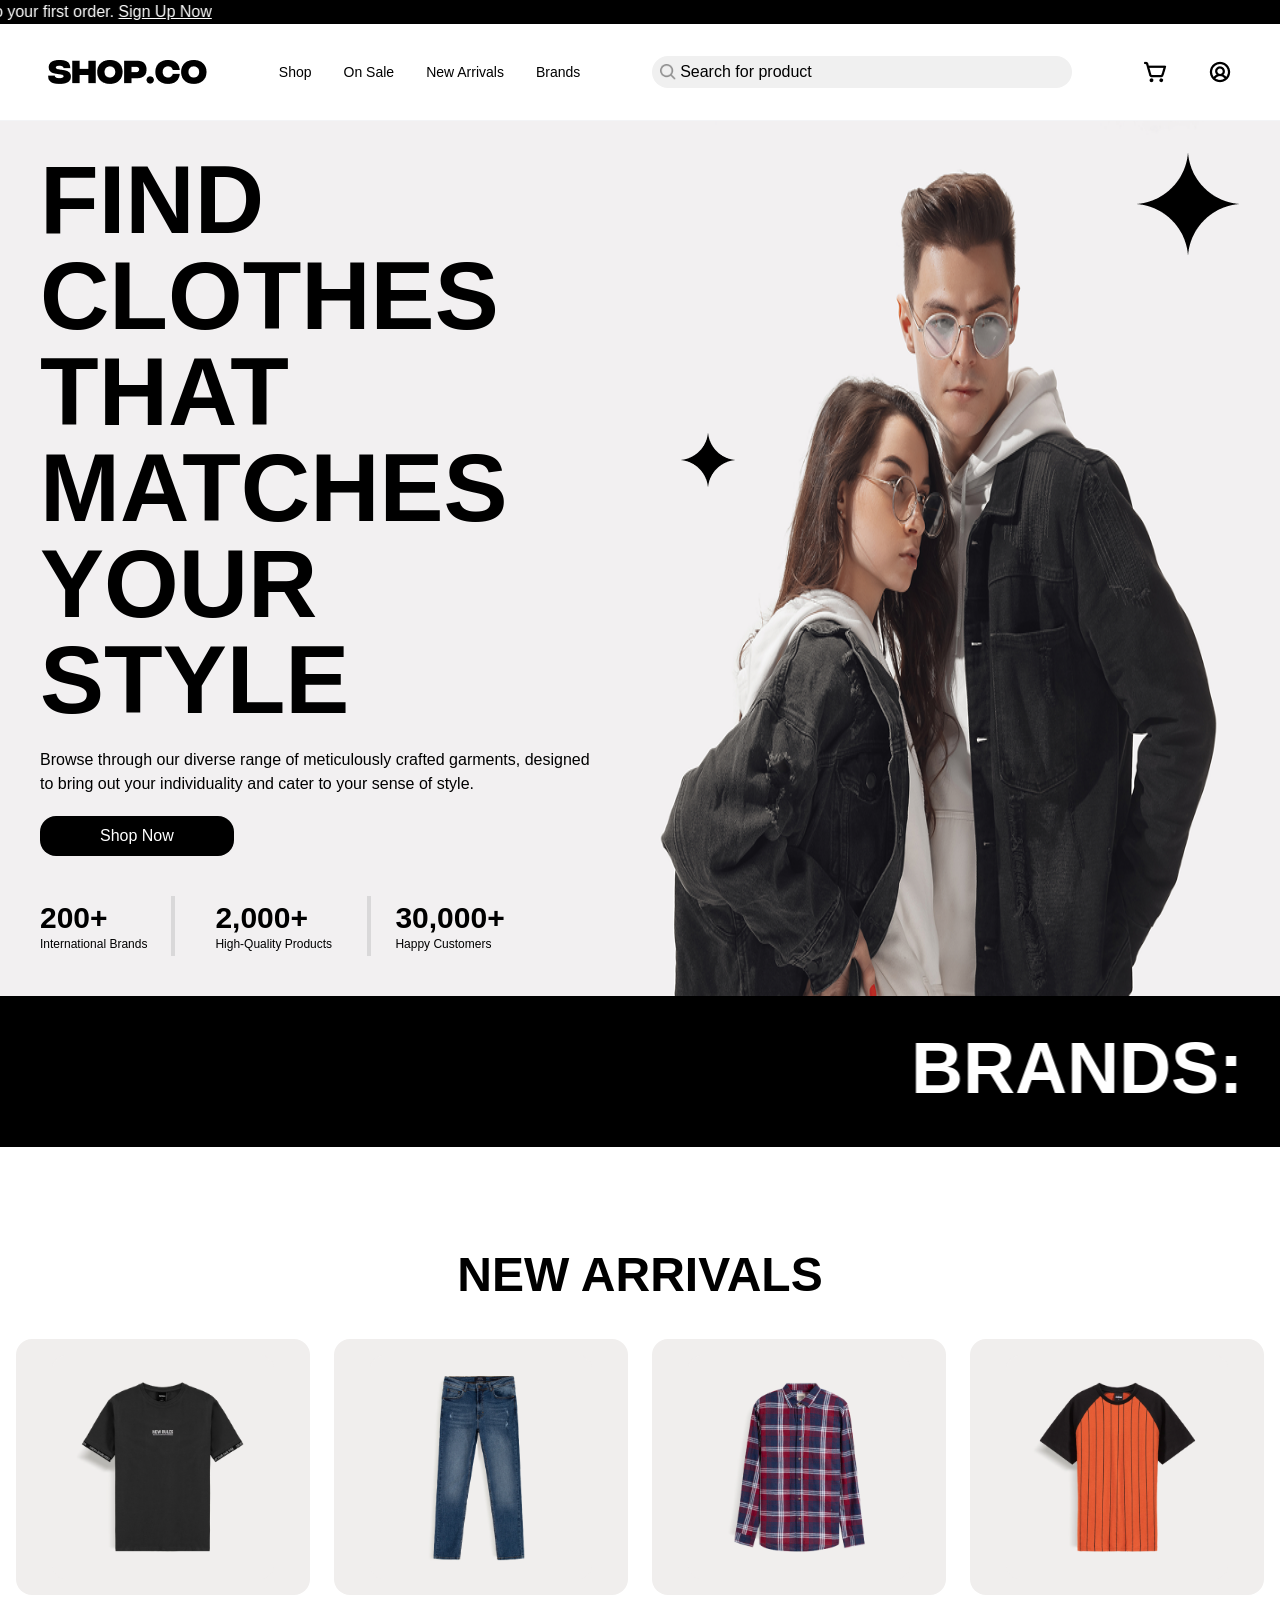
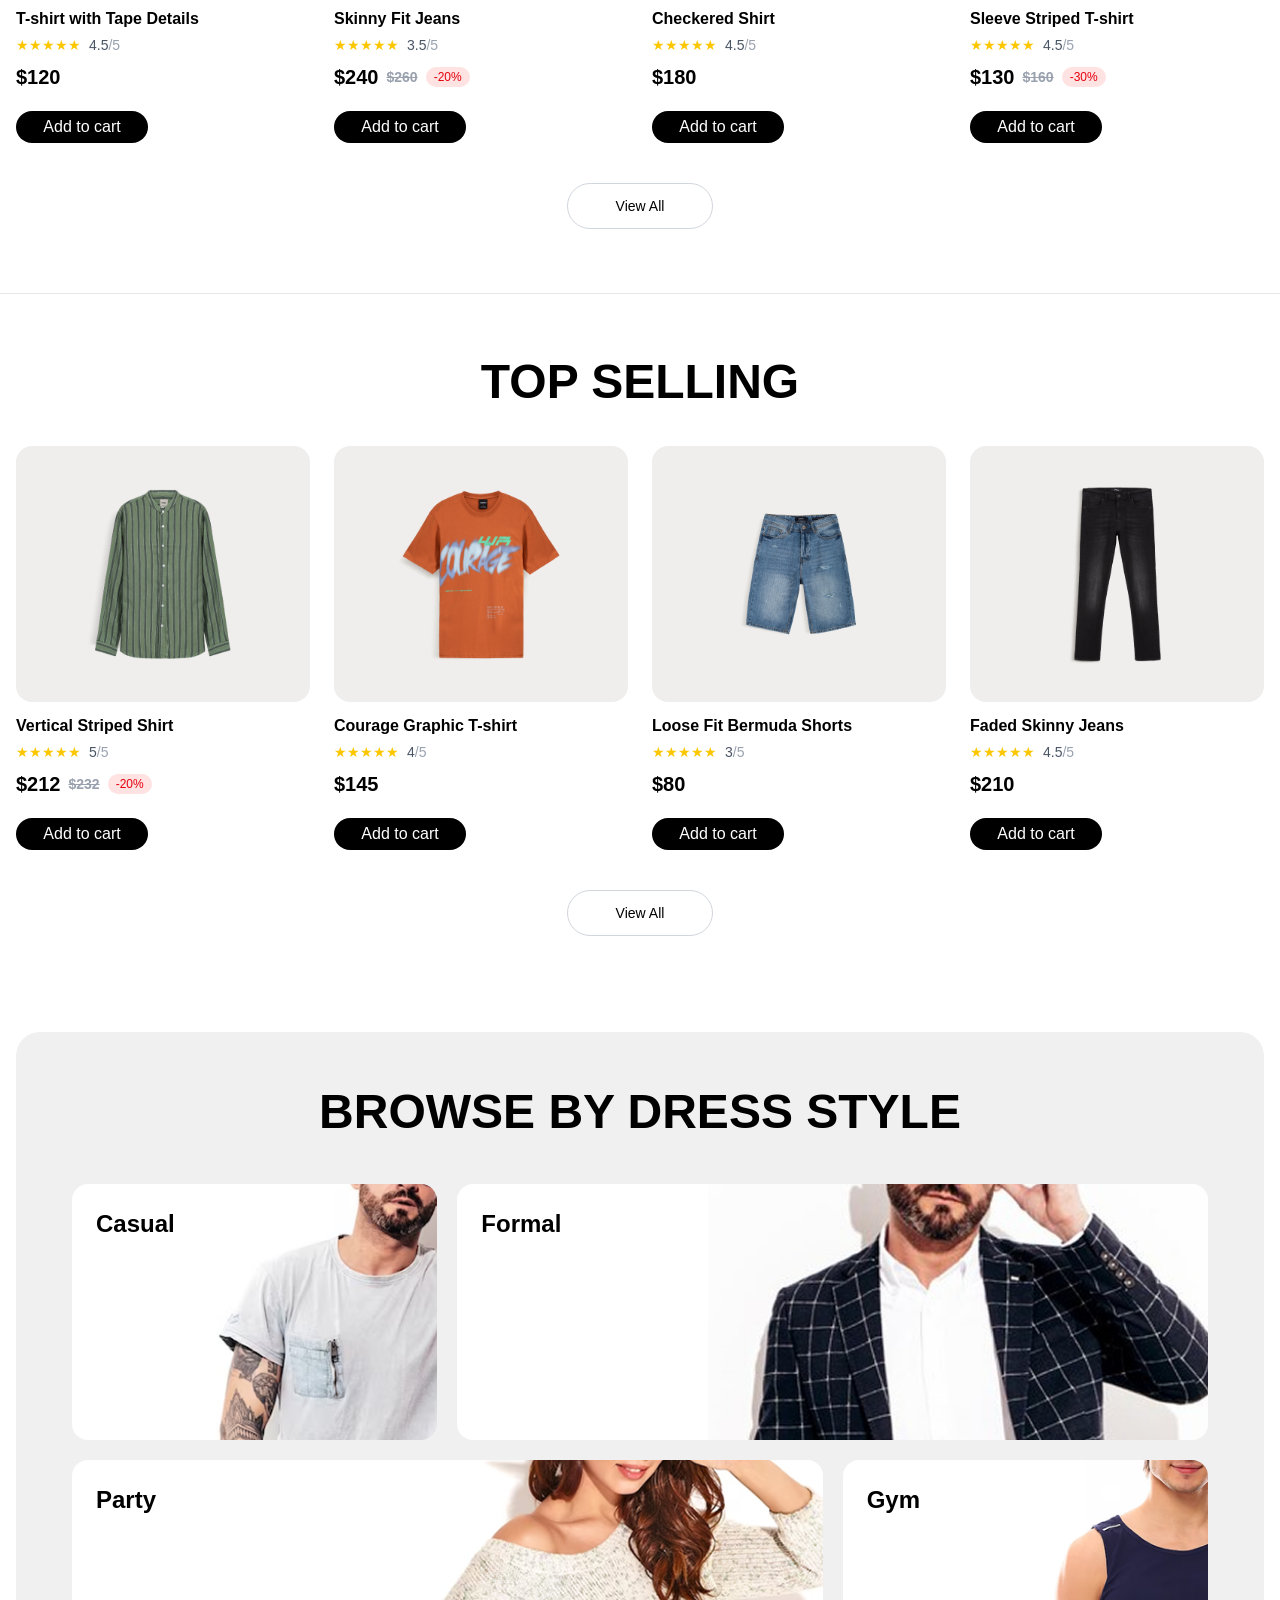
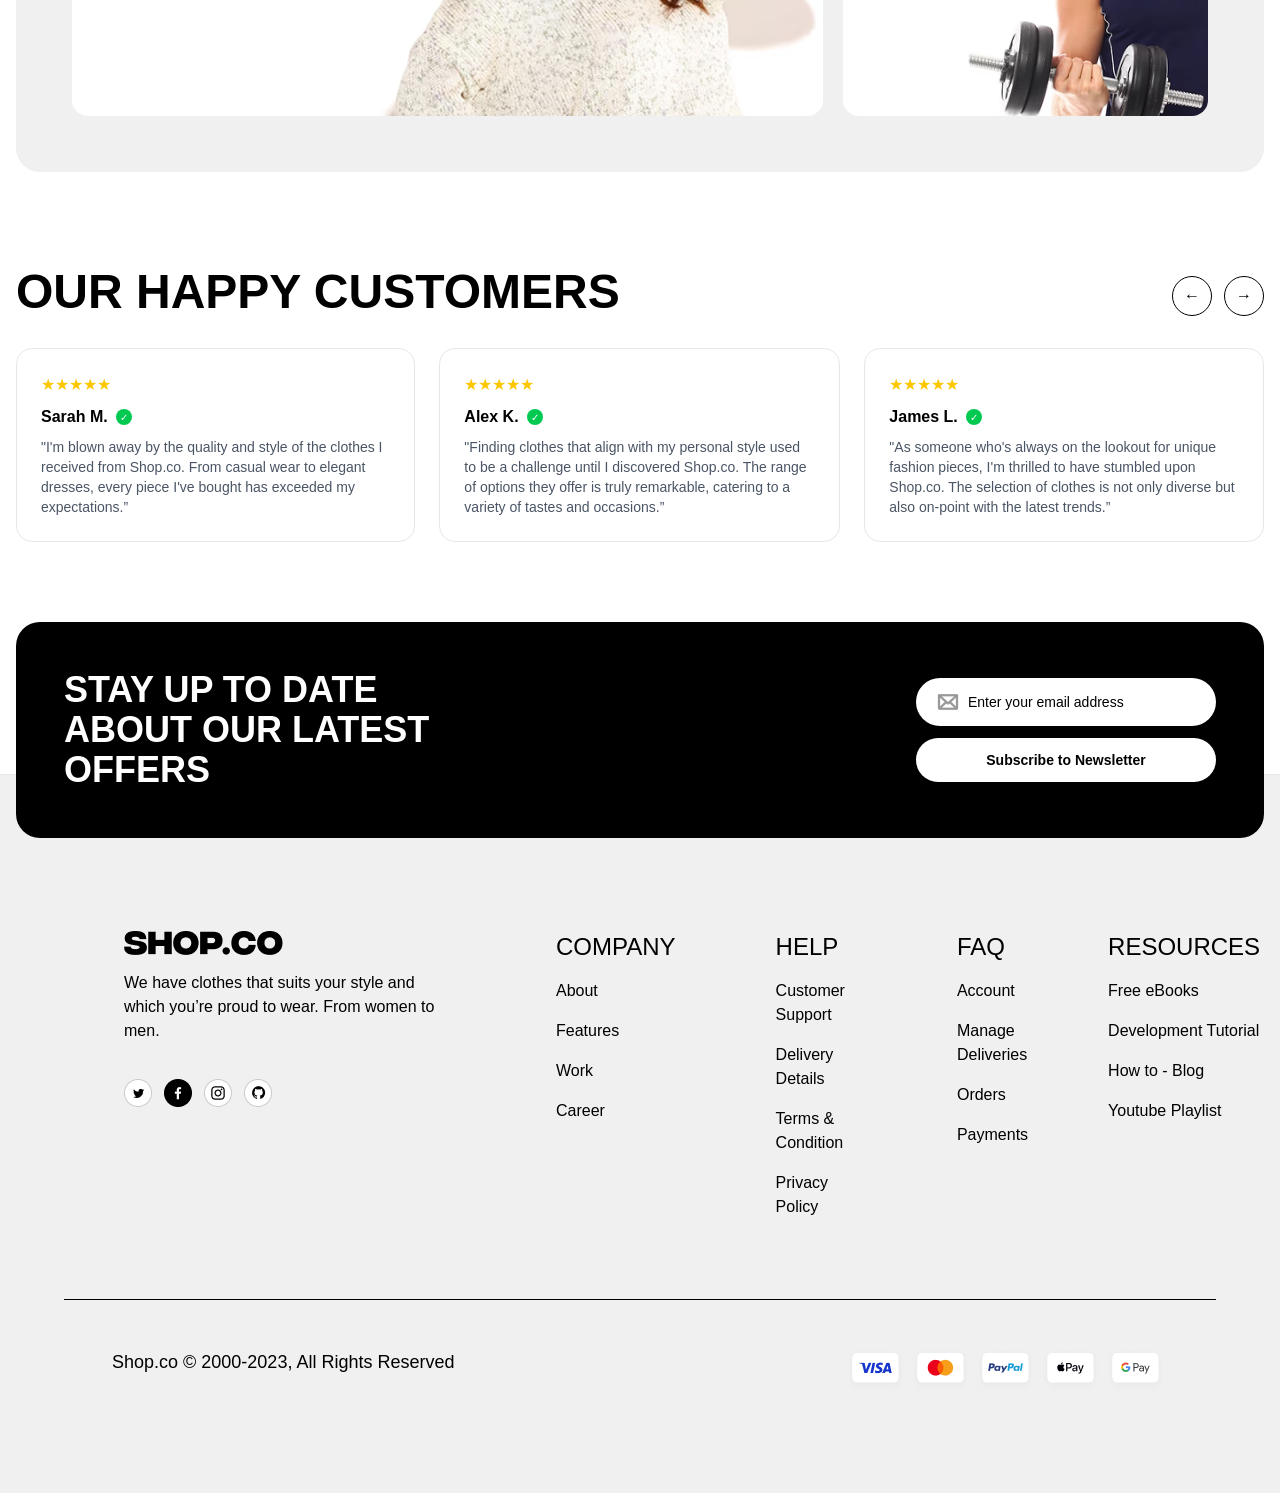
==== commit 94c26b08: "fifth commit" ====
--- a/src/index.html
+++ b/src/index.html
@@ -405,11 +405,14 @@
           STAY UP TO DATE ABOUT OUR LATEST OFFERS
         </h2>
         <form class="w-full md:w-auto flex flex-col gap-3 min-w-[300px]">
-          <input
-            type="email"
-            placeholder="Enter your email address"
-            class="bg-white text-black px-5 py-3 rounded-full outline-none text-sm"
-          />
+          <div class="flex gap-2 bg-white text-black px-5 py-3 rounded-full">
+            <img src="./asset/Frame (3).png" alt="" />
+            <input
+              type="email"
+              placeholder="Enter your email address"
+              class="text-black outline-none text-sm"
+            />
+          </div>
           <button
             class="bg-white text-black font-semibold py-3 rounded-full hover:bg-gray-200 transition text-sm"
           >
--- a/src/output.css
+++ b/src/output.css
@@ -642,6 +642,9 @@
   .gap-8 {
     gap: calc(var(--spacing) * 8);
   }
+  .gap-10 {
+    gap: calc(var(--spacing) * 10);
+  }
   .gap-15 {
     gap: calc(var(--spacing) * 15);
   }
